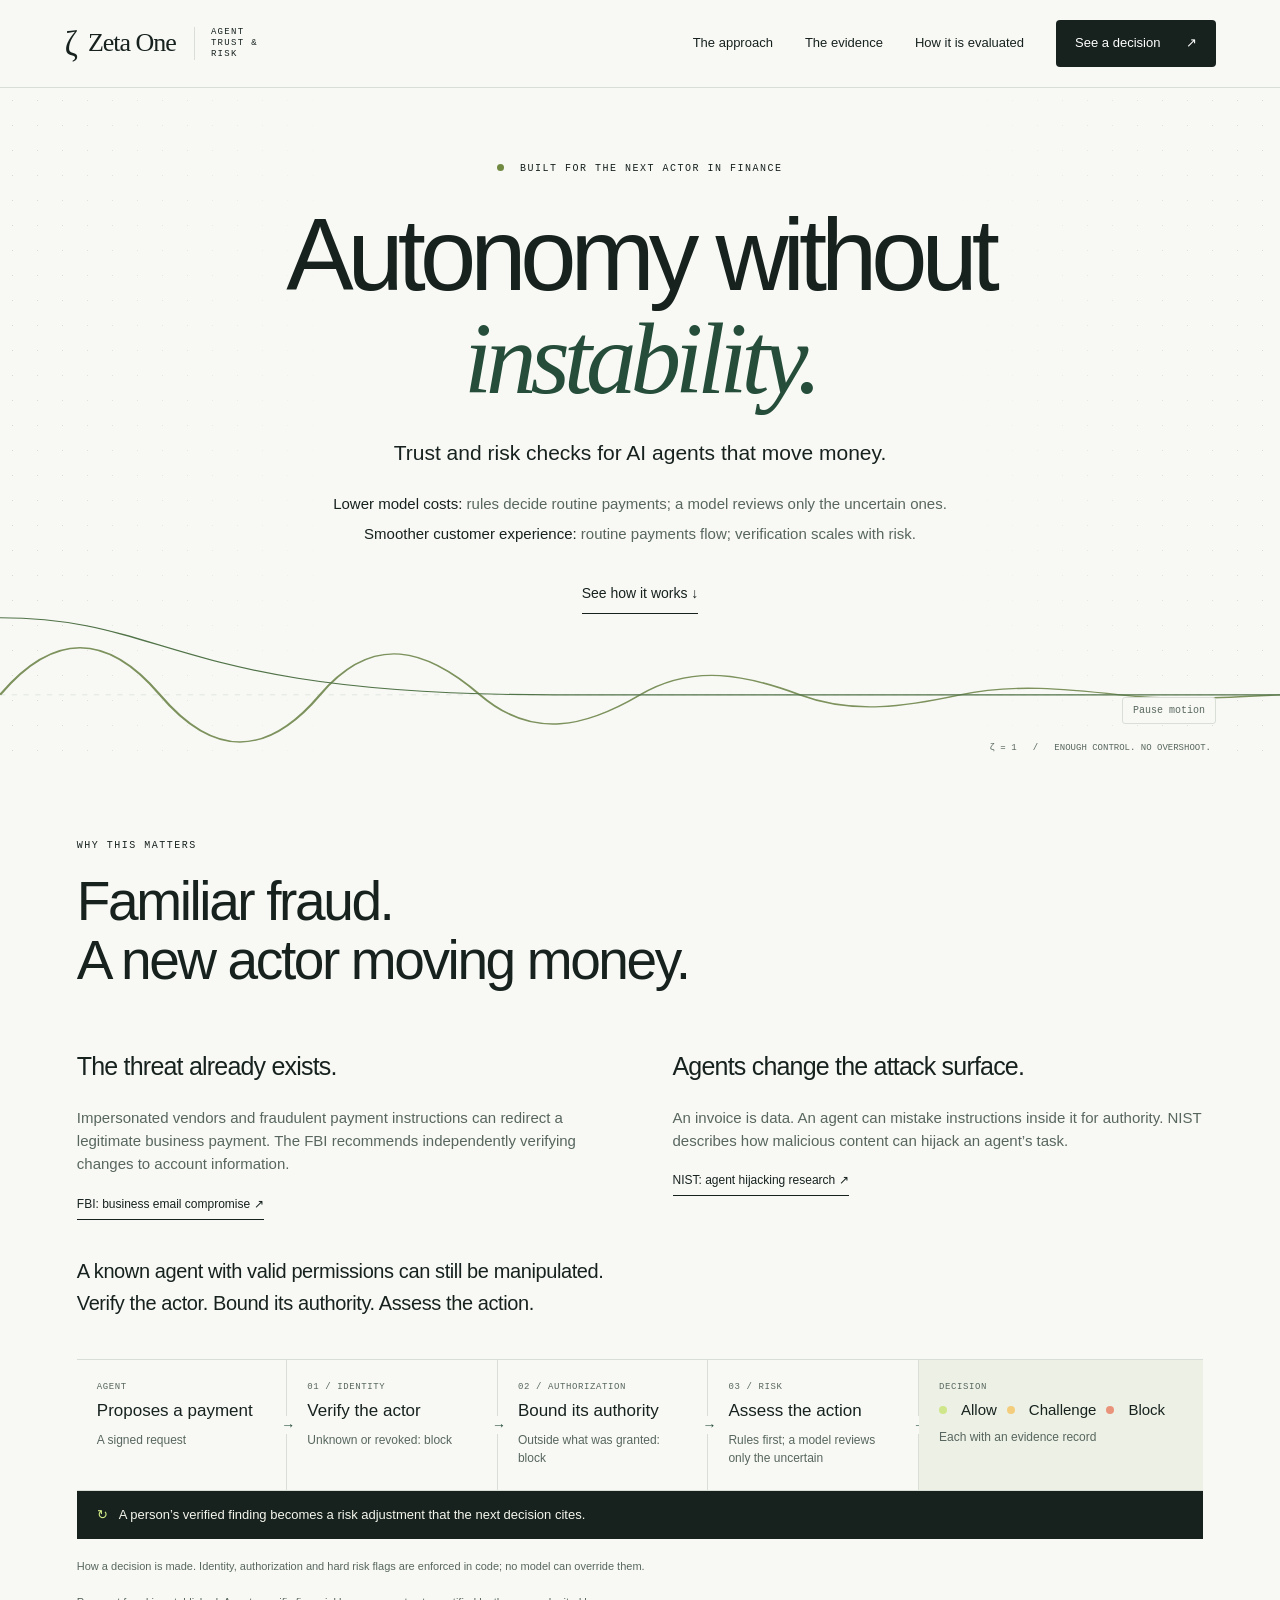
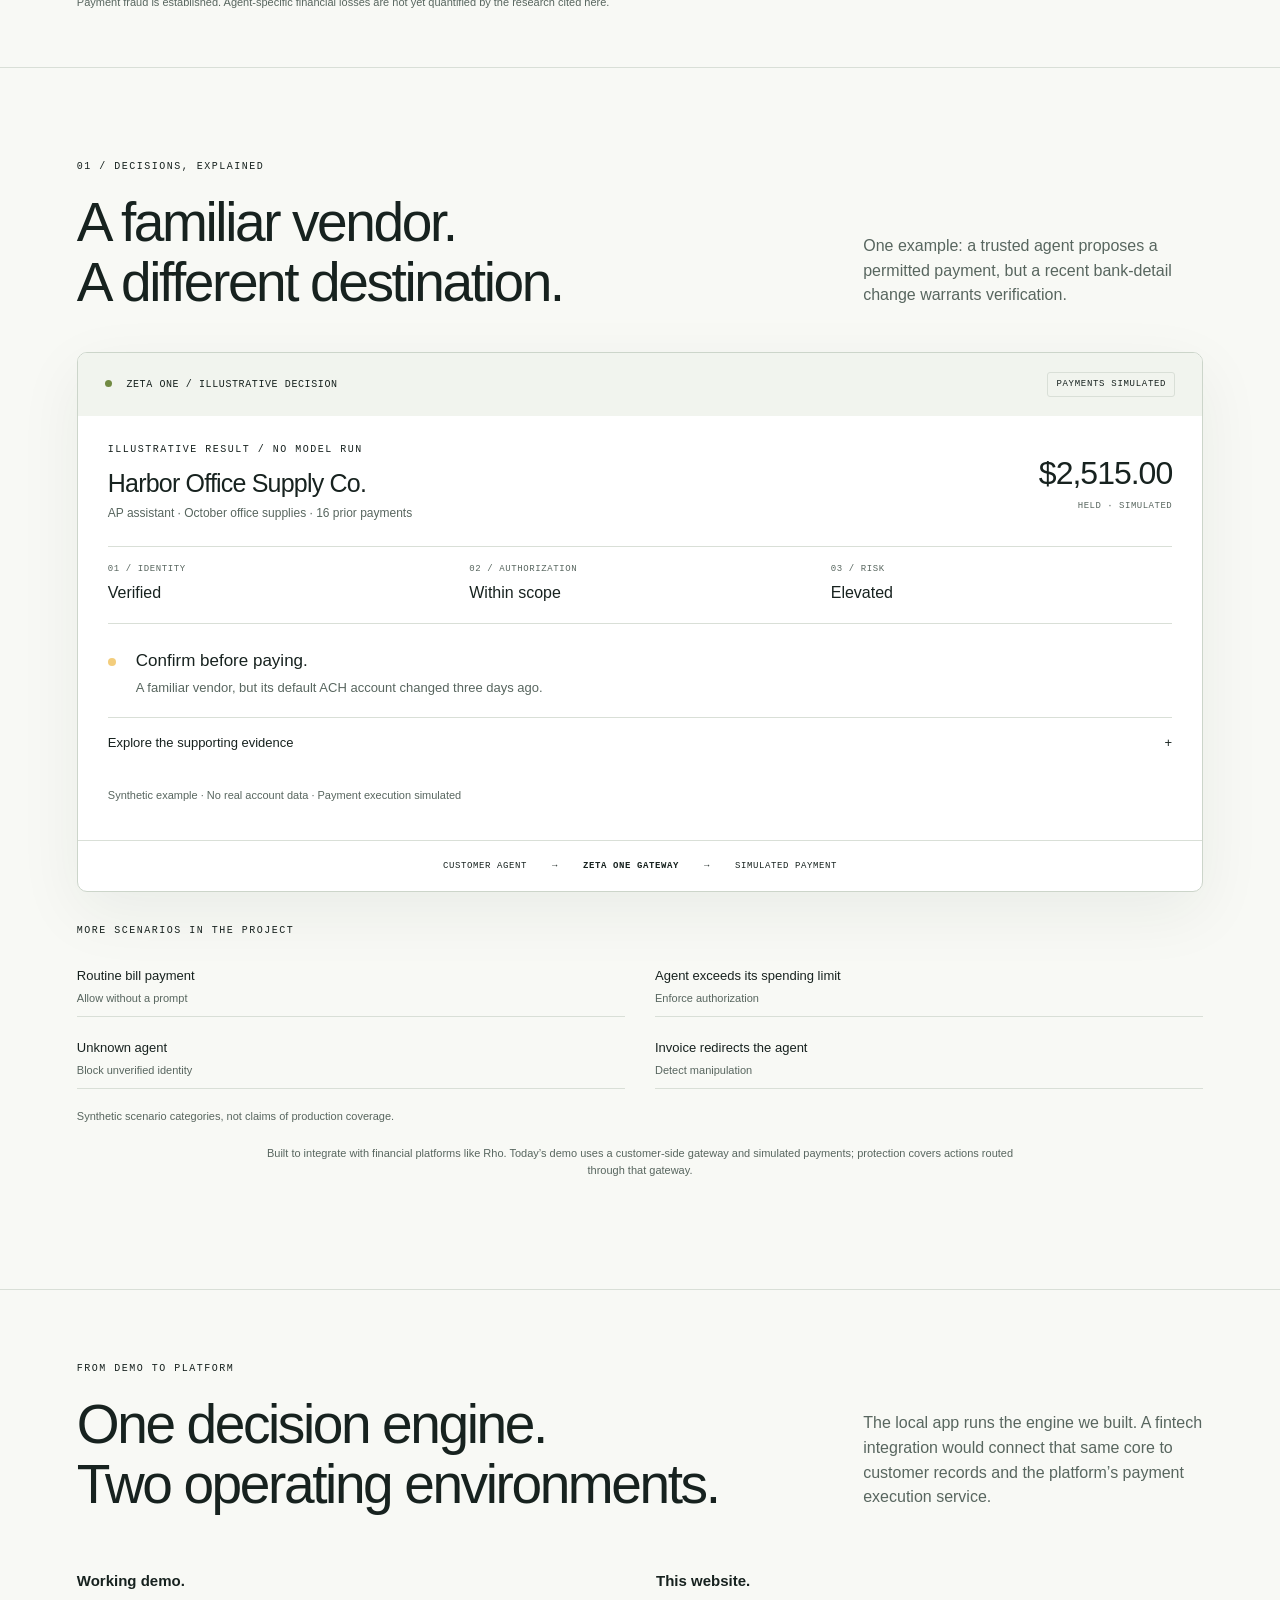
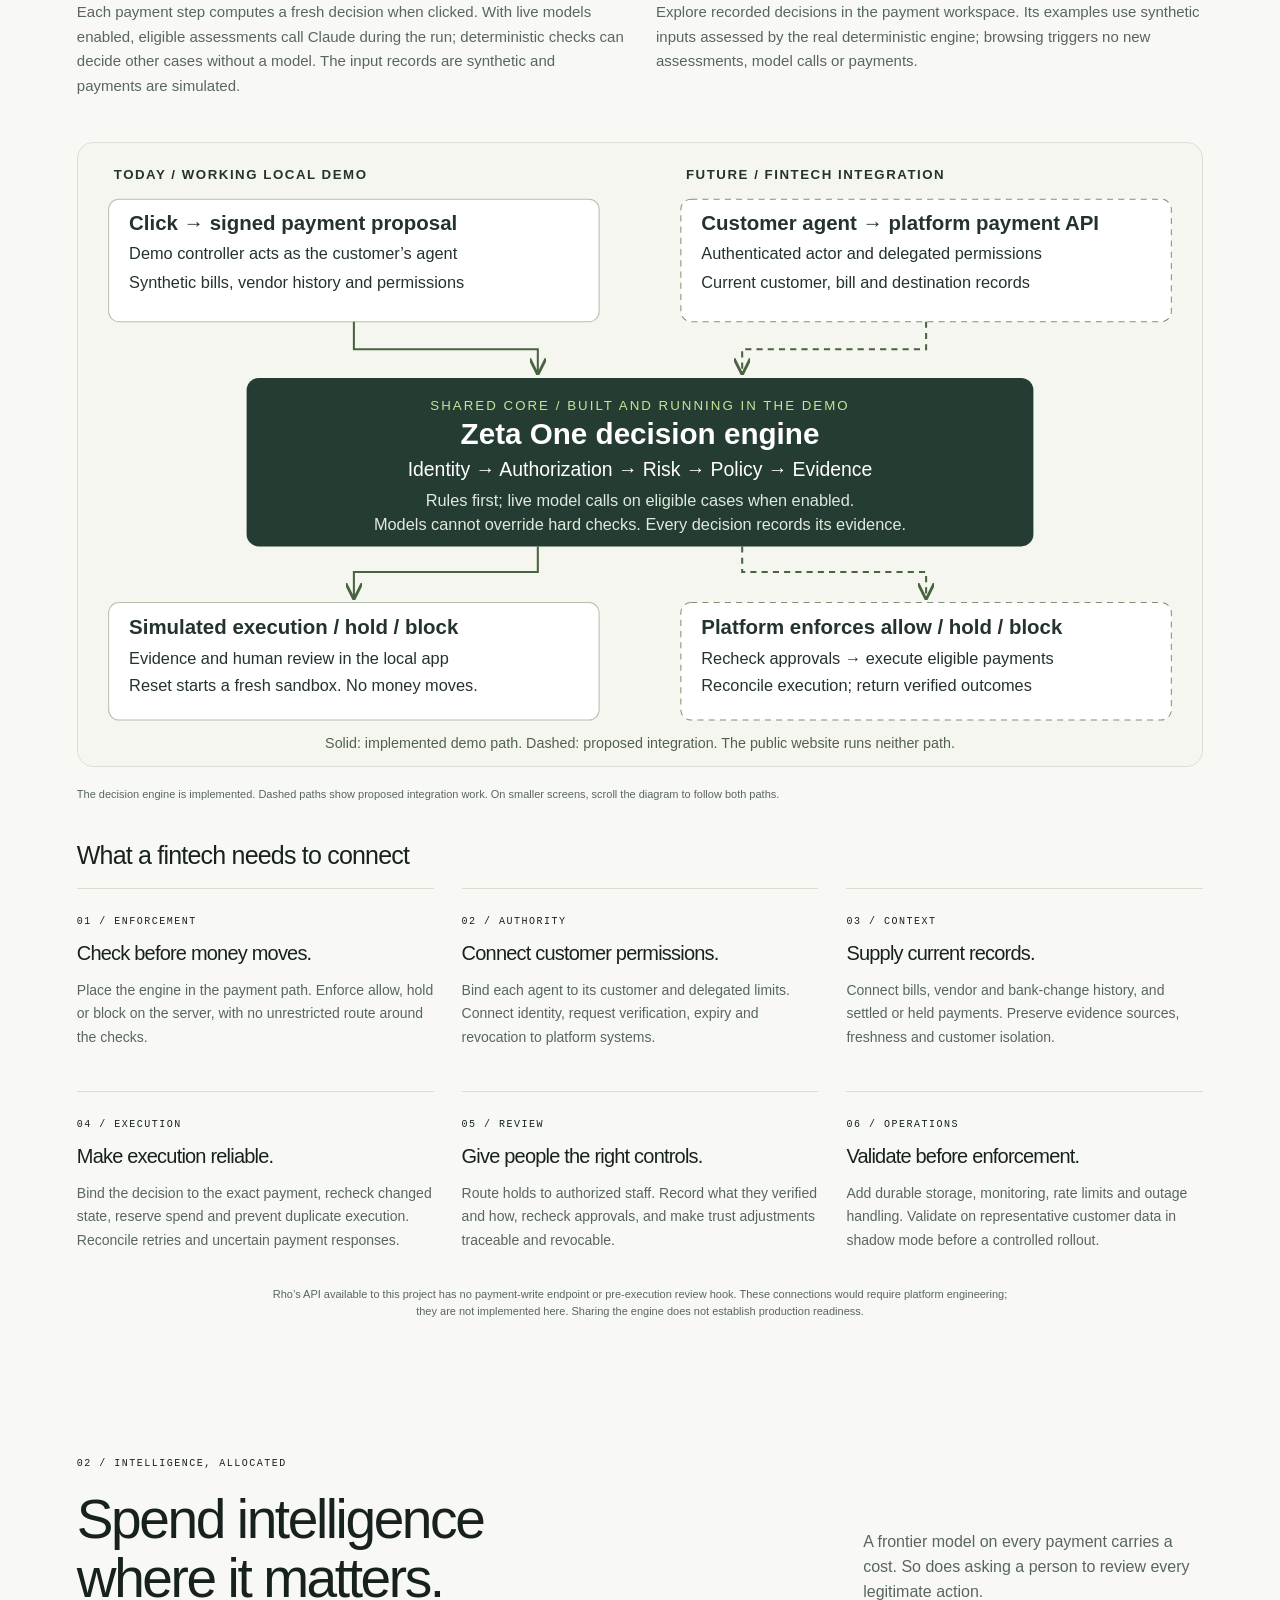
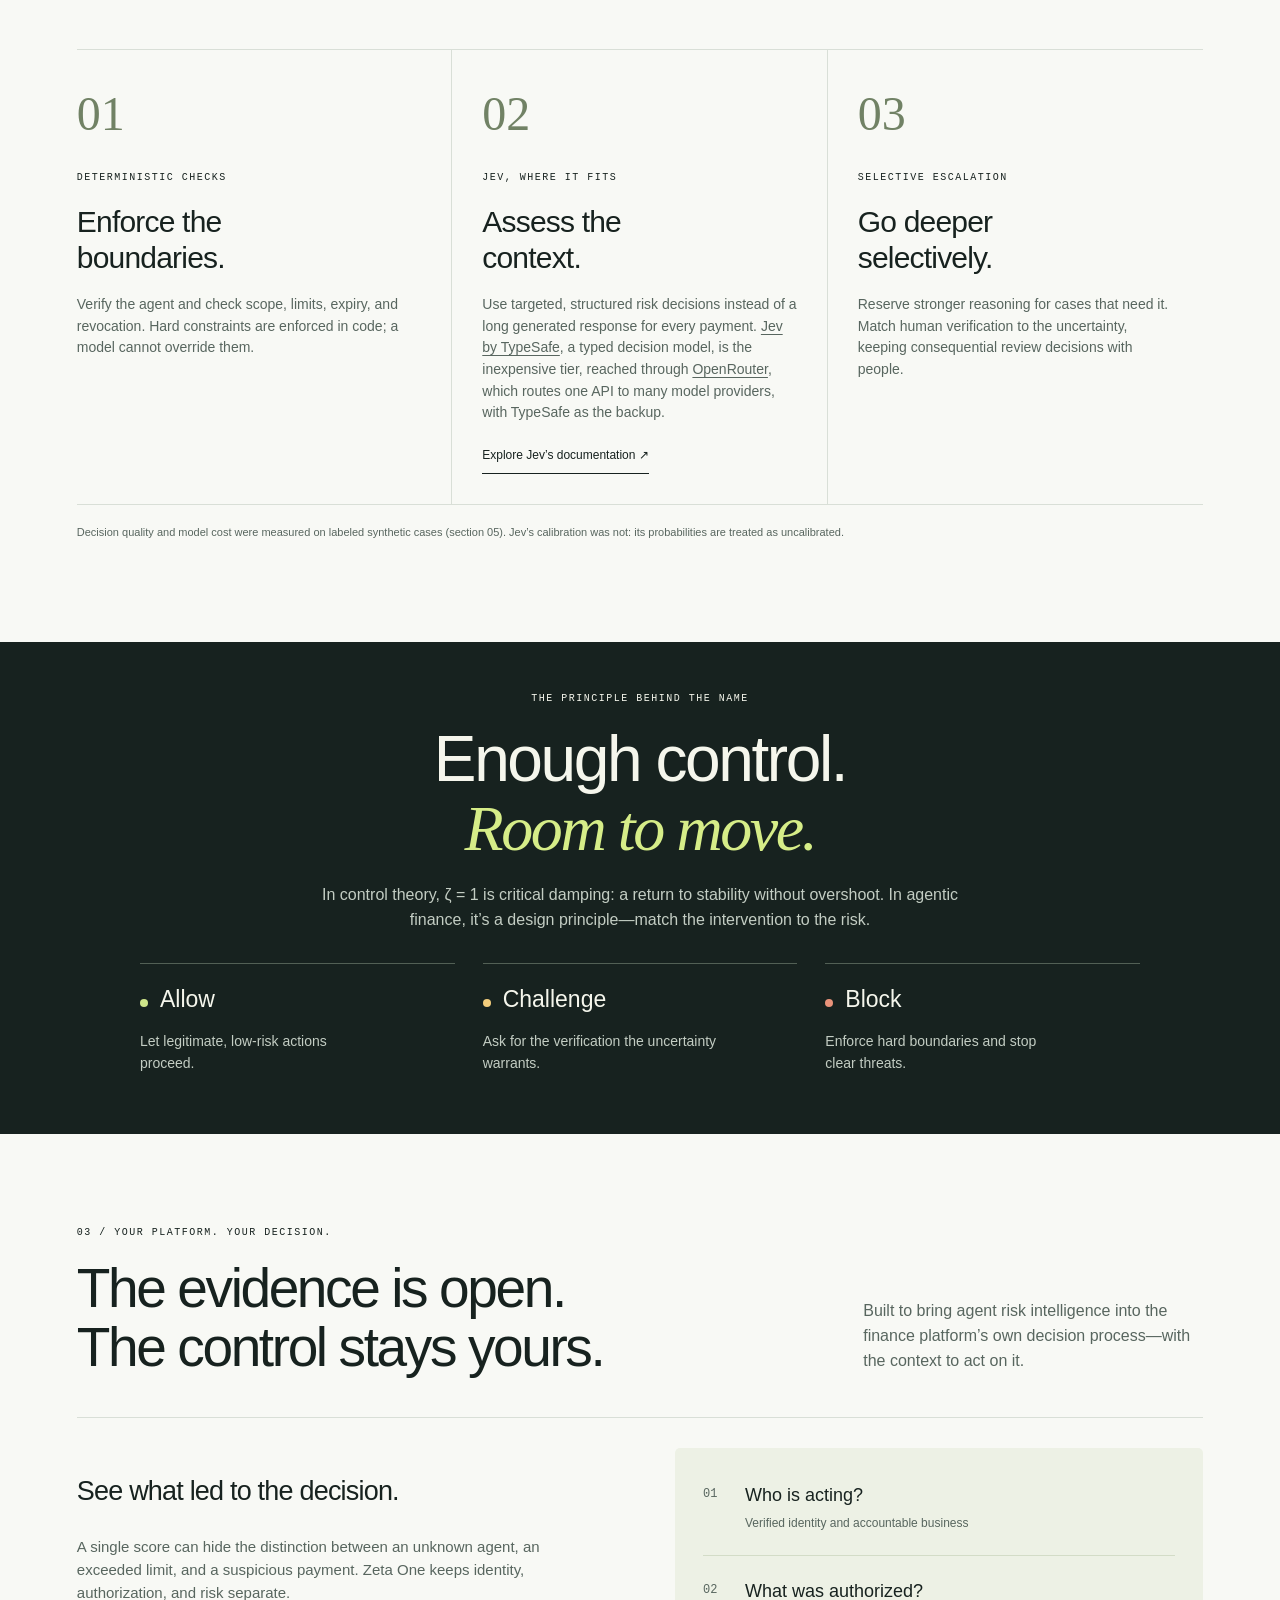
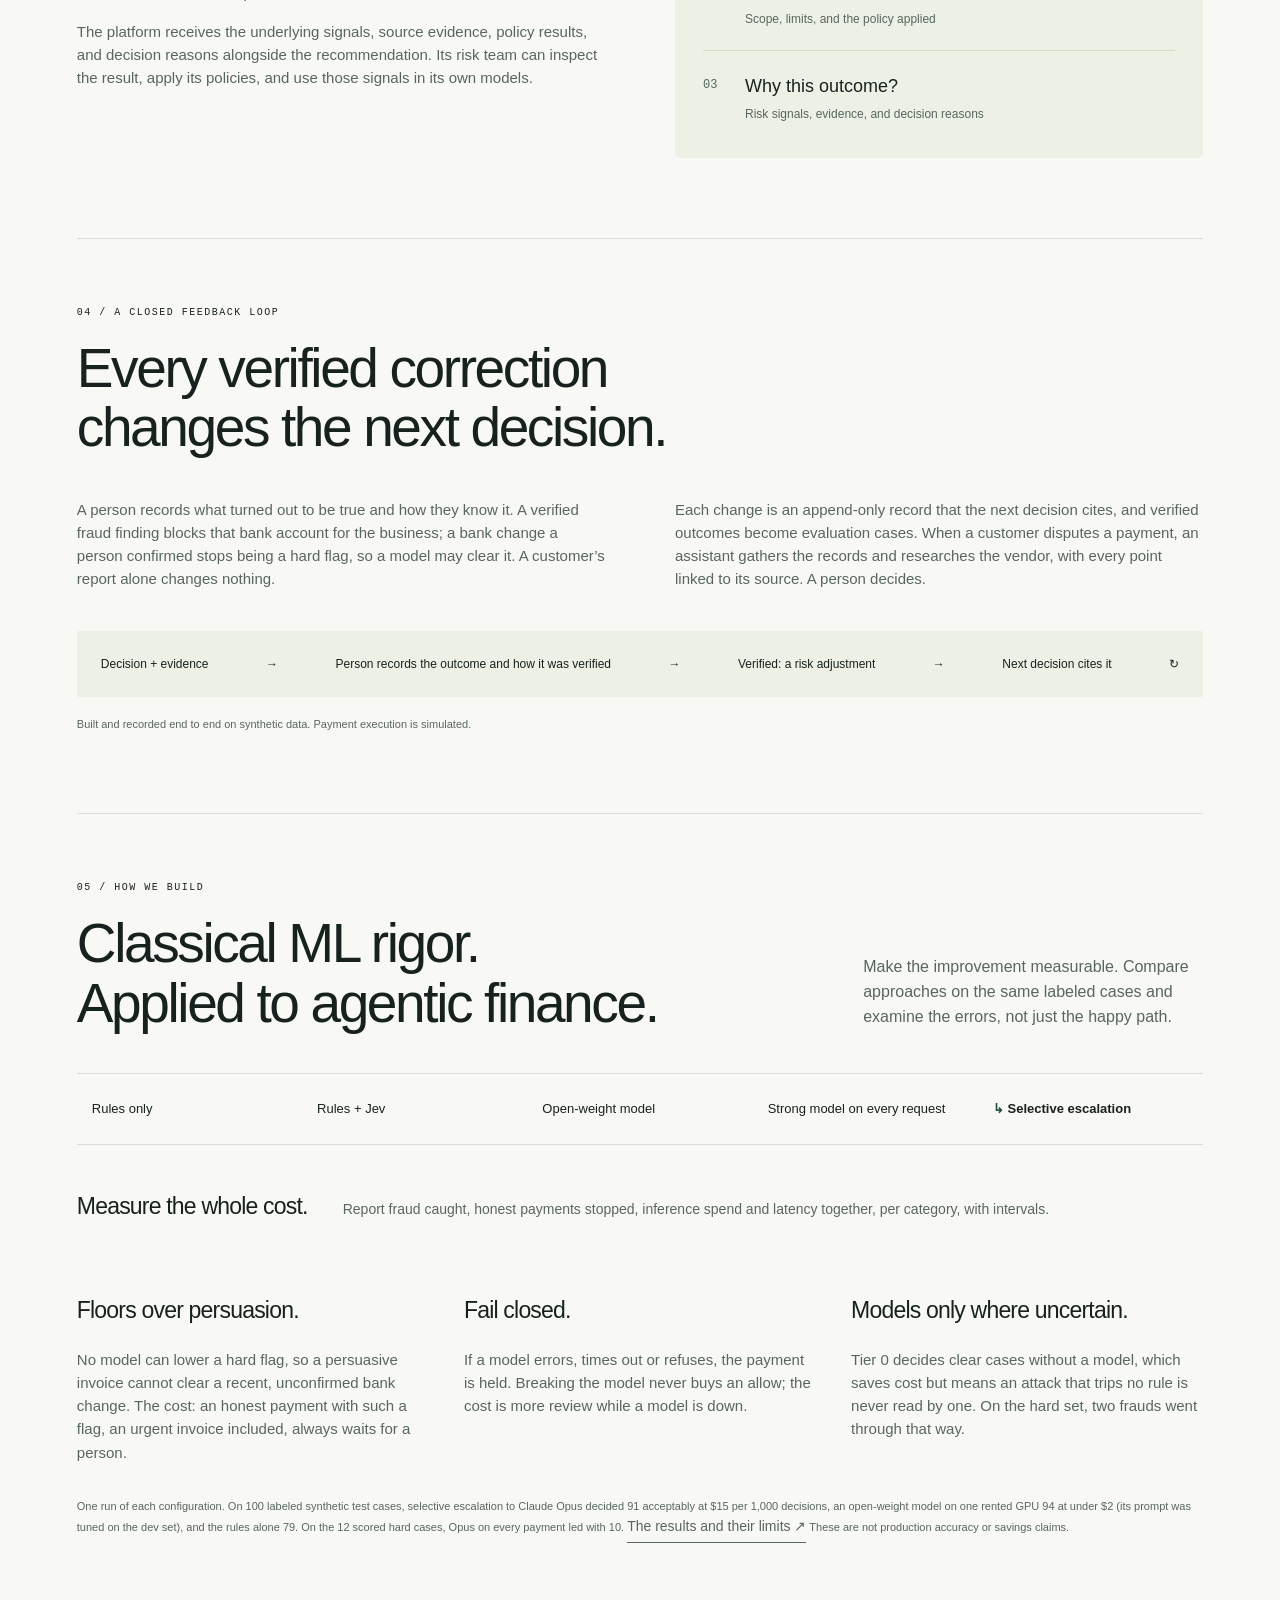
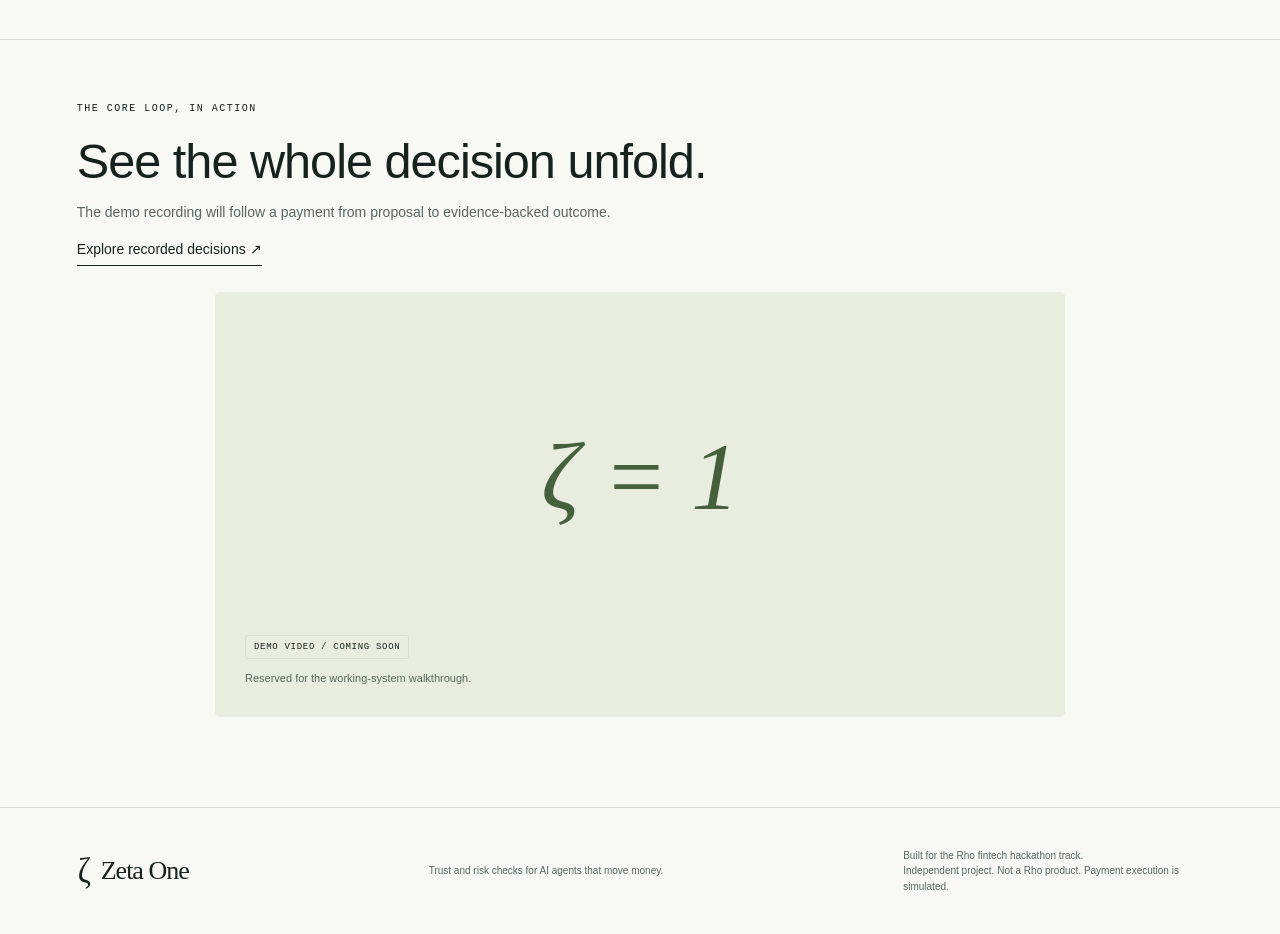
==== site/index.html @ 445f24fc "Publish a static preview of the workspace with recorded engine results, linked from the site Visitor" ====
<!doctype html>
<html lang="en">
<head>
<meta charset="utf-8"><meta name="viewport" content="width=device-width, initial-scale=1">
<meta name="description" content="Zeta One: trust and risk checks for AI agents that move money. Evidence-led decisions, selective model review and a closed feedback loop for agentic finance.">
<title>Zeta One — Autonomy without instability</title>
<link rel="stylesheet" href="./styles.css">
<script src="./motion.js" defer></script>
</head>
<body>
<a class="skip" href="#main">Skip to content</a>
<header><a class="brand" href="#" aria-label="Zeta One home"><span class="mark">ζ</span> Zeta One<span class="brand-note">AGENT TRUST & RISK</span></a><nav aria-label="Main navigation"><a href="#approach">The approach</a><a href="#proof">The evidence</a><a href="./evaluation.html">How it is evaluated</a><a class="nav-cta" href="./workspace/">See a decision <span>↗</span></a></nav></header>
<main id="main">
<section class="hero">
<div class="eyebrow"><span class="dot"></span> BUILT FOR THE NEXT ACTOR IN FINANCE</div>
<h1>Autonomy without<br><em>instability.</em></h1>
<p class="hero-description">Trust and risk checks for AI agents that move money.</p>
<div class="hero-benefits"><p><strong>Lower model costs:</strong> rules decide routine payments; a model reviews only the uncertain ones.</p><p><strong>Smoother customer experience:</strong> routine payments flow; verification scales with risk.</p></div>
<div class="hero-actions"><a class="text-link" href="#approach">See how it works <span>↓</span></a></div>
<button class="motion-toggle" type="button" aria-pressed="false" hidden>Pause motion</button>
<div class="curve" aria-hidden="true"><svg viewBox="0 0 1200 280" preserveAspectRatio="none"><path class="grid-line" d="M0 145H1200"/><path class="ghost" d="M0 145 C50 35 100 35 150 145 S250 255 300 145 S400 65 450 145 S550 200 600 145 S700 110 750 145 S850 165 900 145 S1000 135 1050 145 S1150 150 1200 145"/><path class="settle" d="M0 10 C160 10 160 145 520 145 H1200"/></svg><span>ζ = 1 &nbsp; / &nbsp; ENOUGH CONTROL. NO OVERSHOOT.</span></div>
</section>
<section class="why-section" id="why">
<div class="eyebrow">WHY THIS MATTERS</div><h2>Familiar fraud.<br>A new actor moving money.</h2>
<div class="why-grid"><article><h3>The threat already exists.</h3><p>Impersonated vendors and fraudulent payment instructions can redirect a legitimate business payment. The FBI recommends independently verifying changes to account information.</p><a class="text-link" href="https://www.ic3.gov/CrimeInfo/BEC">FBI: business email compromise ↗</a></article><article><h3>Agents change the attack surface.</h3><p>An invoice is data. An agent can mistake instructions inside it for authority. NIST describes how malicious content can hijack an agent’s task.</p><a class="text-link" href="https://www.nist.gov/news-events/news/2025/01/technical-blog-strengthening-ai-agent-hijacking-evaluations">NIST: agent hijacking research ↗</a></article></div>
<p class="why-thesis">A known agent with valid permissions can still be manipulated.<br><strong>Verify the actor. Bound its authority. Assess the action.</strong></p>
<figure class="decision-flow" aria-labelledby="flow-caption">
<ol class="flow-steps">
<li><span>AGENT</span><strong>Proposes a payment</strong><small>A signed request</small></li>
<li><span>01 / IDENTITY</span><strong>Verify the actor</strong><small>Unknown or revoked: block</small></li>
<li><span>02 / AUTHORIZATION</span><strong>Bound its authority</strong><small>Outside what was granted: block</small></li>
<li><span>03 / RISK</span><strong>Assess the action</strong><small>Rules first; a model reviews only the uncertain</small></li>
<li class="flow-out"><span>DECISION</span><strong><i class="outcome-dot allow"></i>Allow <i class="outcome-dot challenge"></i>Challenge <i class="outcome-dot block"></i>Block</strong><small>Each with an evidence record</small></li>
</ol>
<p class="flow-loop"><span aria-hidden="true">↻</span> A person’s verified finding becomes a risk adjustment that the next decision cites.</p>
<figcaption id="flow-caption" class="fine">How a decision is made. Identity, authorization and hard risk flags are enforced in code; no model can override them.</figcaption>
</figure>
<p class="fine">Payment fraud is established. Agent-specific financial losses are not yet quantified by the research cited here.</p>
</section>
<section class="demo-section" id="demo">
<div class="section-top"><div><div class="eyebrow">01 / DECISIONS, EXPLAINED</div><h2>A familiar vendor.<br>A different destination.</h2></div><p>One example: a trusted agent proposes a permitted payment, but a recent bank-detail change warrants verification.</p></div>
<div class="console">
<div class="console-bar"><span><span class="dot"></span> ZETA ONE / ILLUSTRATIVE DECISION</span><span class="label">PAYMENTS SIMULATED</span></div>
<div class="compact-decision">
<div class="payment-summary"><div><div class="eyebrow">ILLUSTRATIVE RESULT / NO MODEL RUN</div><h3>Harbor Office Supply Co.</h3><p>AP assistant · October office supplies · 16 prior payments</p></div><div class="payment-total">$2,515.00<span>HELD · SIMULATED</span></div></div>
<div class="decision-strip"><div><span>01 / IDENTITY</span><strong>Verified</strong></div><div><span>02 / AUTHORIZATION</span><strong>Within scope</strong></div><div><span>03 / RISK</span><strong>Elevated</strong></div></div>
<div class="compact-verdict"><span class="outcome-dot challenge"></span><div><strong>Confirm before paying.</strong><p>A familiar vendor, but its default ACH account changed three days ago.</p></div></div>
<details class="decision-details"><summary>Explore the supporting evidence <span aria-hidden="true">+</span></summary><div class="detail-grid"><div><h4>Identity & authorization</h4><p>The registered AP agent acts for Larkspur Analytics. This $2,515 payment is within its $5,000 per-payment limit.</p></div><div><h4>Payment context</h4><p>16 prior payments and a typical amount. The default ACH account changed from First Harbor Savings to Meridian Trust Bank.</p></div><div><h4>What happens next</h4><p>The illustrative policy holds the payment and routes a confirmation request to the finance owner.</p></div><div><h4>Provenance</h4><p>Authored synthetic scenario, not a live engine result. No model was run. Cost and latency have not been measured.</p></div></div></details>
<p class="fine">Synthetic example · No real account data · Payment execution simulated</p>
</div>
<div class="console-footer"><span>CUSTOMER AGENT</span><span>→</span><strong>ZETA ONE GATEWAY</strong><span>→</span><span>SIMULATED PAYMENT</span></div>
</div>
<div class="other-cases"><span class="eyebrow">MORE SCENARIOS IN THE PROJECT</span><ul><li>Routine bill payment <span>Allow without a prompt</span></li><li>Agent exceeds its spending limit <span>Enforce authorization</span></li><li>Unknown agent <span>Block unverified identity</span></li><li>Invoice redirects the agent <span>Detect manipulation</span></li></ul><p class="fine">Synthetic scenario categories, not claims of production coverage.</p></div>
<p class="scope-note">Built to integrate with financial platforms like Rho. Today’s demo uses a customer-side gateway and simulated payments; protection covers actions routed through that gateway.</p>
</section>
<section class="integration-section" id="integration" aria-labelledby="integration-title">
<div class="section-top"><div><div class="eyebrow">FROM DEMO TO PLATFORM</div><h2 id="integration-title">One decision engine.<br>Two operating environments.</h2></div><p>The local app runs the engine we built. A fintech integration would connect that same core to customer records and the platform’s payment execution service.</p></div>
<div class="integration-status"><p><strong>Working demo.</strong> Each payment step computes a fresh decision when clicked. With live models enabled, eligible assessments call Claude during the run; deterministic checks can decide other cases without a model. The input records are synthetic and payments are simulated.</p><p><strong>This website.</strong> Explore recorded decisions in the payment workspace. Its examples use synthetic inputs assessed by the real deterministic engine; browsing triggers no new assessments, model calls or payments.</p></div>
<figure class="integration-figure"><div class="integration-diagram" role="region" tabindex="0" aria-label="Demo and proposed fintech integration flow; scroll horizontally on smaller screens"><img src="./integration-flow.svg" width="1100" height="610" loading="lazy" alt="Today’s signed demo proposals and a future fintech’s customer requests feed one shared Zeta One engine: identity, authorization, risk, policy and evidence. The demo simulates payment outcomes; a future platform must enforce the decision before real execution. Dashed paths are proposed integration work."></div><figcaption class="fine">The decision engine is implemented. Dashed paths show proposed integration work. On smaller screens, scroll the diagram to follow both paths.</figcaption></figure>
<h3 class="integration-subtitle">What a fintech needs to connect</h3>
<div class="integration-requirements">
<article><span class="eyebrow">01 / ENFORCEMENT</span><h3>Check before money moves.</h3><p>Place the engine in the payment path. Enforce allow, hold or block on the server, with no unrestricted route around the checks.</p></article>
<article><span class="eyebrow">02 / AUTHORITY</span><h3>Connect customer permissions.</h3><p>Bind each agent to its customer and delegated limits. Connect identity, request verification, expiry and revocation to platform systems.</p></article>
<article><span class="eyebrow">03 / CONTEXT</span><h3>Supply current records.</h3><p>Connect bills, vendor and bank-change history, and settled or held payments. Preserve evidence sources, freshness and customer isolation.</p></article>
<article><span class="eyebrow">04 / EXECUTION</span><h3>Make execution reliable.</h3><p>Bind the decision to the exact payment, recheck changed state, reserve spend and prevent duplicate execution. Reconcile retries and uncertain payment responses.</p></article>
<article><span class="eyebrow">05 / REVIEW</span><h3>Give people the right controls.</h3><p>Route holds to authorized staff. Record what they verified and how, recheck approvals, and make trust adjustments traceable and revocable.</p></article>
<article><span class="eyebrow">06 / OPERATIONS</span><h3>Validate before enforcement.</h3><p>Add durable storage, monitoring, rate limits and outage handling. Validate on representative customer data in shadow mode before a controlled rollout.</p></article>
</div>
<p class="scope-note">Rho’s API available to this project has no payment-write endpoint or pre-execution review hook. These connections would require platform engineering; they are not implemented here. Sharing the engine does not establish production readiness.</p>
</section>
<section class="approach" id="approach"><div class="section-top"><div><div class="eyebrow">02 / INTELLIGENCE, ALLOCATED</div><h2>Spend intelligence<br>where it matters.</h2></div><p>A frontier model on every payment carries a cost. So does asking a person to review every legitimate action.</p></div>
<div class="engineering-steps">
<article><span class="step-number">01</span><div class="eyebrow">DETERMINISTIC CHECKS</div><h3>Enforce the <br>boundaries.</h3><p>Verify the agent and check scope, limits, expiry, and revocation. Hard constraints are enforced in code; a model cannot override them.</p></article>
<article><span class="step-number">02</span><div class="eyebrow">JEV, WHERE IT FITS</div><h3>Assess the <br>context.</h3><p>Use targeted, structured risk decisions instead of a long generated response for every payment. <a class="inline-link" href="https://typesafe.ai/blog/introducing-system-one-models-and-jev">Jev by TypeSafe</a>, a typed decision model, is the inexpensive tier, reached through <a class="inline-link" href="https://openrouter.ai">OpenRouter</a>, which routes one API to many model providers, with TypeSafe as the backup.</p><a class="text-link" href="https://docs.typesafe.ai/">Explore Jev’s documentation ↗</a></article>
<article><span class="step-number">03</span><div class="eyebrow">SELECTIVE ESCALATION</div><h3>Go deeper <br>selectively.</h3><p>Reserve stronger reasoning for cases that need it. Match human verification to the uncertainty, keeping consequential review decisions with people.</p></article>
</div><p class="fine">Decision quality and model cost were measured on labeled synthetic cases (section 05). Jev’s calibration was not: its probabilities are treated as uncalibrated.</p></section>
<section class="principle"><div class="eyebrow">THE PRINCIPLE BEHIND THE NAME</div><h2>Enough control.<br><span>Room to move.</span></h2><p>In control theory, ζ = 1 is critical damping: a return to stability without overshoot. In agentic finance, it’s a design principle—match the intervention to the risk.</p><div class="outcomes"><div><span class="outcome-dot allow"></span><strong>Allow</strong><p>Let legitimate, low-risk actions proceed.</p></div><div><span class="outcome-dot challenge"></span><strong>Challenge</strong><p>Ask for the verification the uncertainty warrants.</p></div><div><span class="outcome-dot block"></span><strong>Block</strong><p>Enforce hard boundaries and stop clear threats.</p></div></div></section>
<section id="proof" class="proof">
<div class="section-top"><div><div class="eyebrow">03 / YOUR PLATFORM. YOUR DECISION.</div><h2>The evidence is open.<br>The control stays yours.</h2></div><p>Built to bring agent risk intelligence into the finance platform’s own decision process—with the context to act on it.</p></div>
<div class="platform-evidence"><div><h3>See what led to the decision.</h3><p>A single score can hide the distinction between an unknown agent, an exceeded limit, and a suspicious payment. Zeta One keeps identity, authorization, and risk separate.</p><p>The platform receives the underlying signals, source evidence, policy results, and decision reasons alongside the recommendation. Its risk team can inspect the result, apply its policies, and use those signals in its own models.</p></div><div class="evidence-stack"><div><span>01</span><strong>Who is acting?</strong><small>Verified identity and accountable business</small></div><div><span>02</span><strong>What was authorized?</strong><small>Scope, limits, and the policy applied</small></div><div><span>03</span><strong>Why this outcome?</strong><small>Risk signals, evidence, and decision reasons</small></div></div></div>
<div class="learning-section"><div class="eyebrow">04 / A CLOSED FEEDBACK LOOP</div><h2>Every verified correction<br>changes the next decision.</h2><div class="learning-copy"><p>A person records what turned out to be true and how they know it. A verified fraud finding blocks that bank account for the business; a bank change a person confirmed stops being a hard flag, so a model may clear it. A customer’s report alone changes nothing.</p><p>Each change is an append-only record that the next decision cites, and verified outcomes become evaluation cases. When a customer disputes a payment, an assistant gathers the records and researches the vendor, with every point linked to its source. A person decides.</p></div><div class="learning-flow" aria-label="The feedback loop"><span>Decision + evidence</span><span aria-hidden="true">→</span><span>Person records the outcome and how it was verified</span><span aria-hidden="true">→</span><span>Verified: a risk adjustment</span><span aria-hidden="true">→</span><span>Next decision cites it</span><span aria-hidden="true">↻</span></div><p class="fine">Built and recorded end to end on synthetic data. Payment execution is simulated.</p></div>
<div class="evaluation-section"><div class="section-top"><div><div class="eyebrow">05 / HOW WE BUILD</div><h2>Classical ML rigor.<br>Applied to agentic finance.</h2></div><p>Make the improvement measurable. Compare approaches on the same labeled cases and examine the errors, not just the happy path.</p></div><div class="comparison"><span>Rules only</span><span>Rules + Jev</span><span>Open-weight model</span><span>Strong model on every request</span><span class="selected">Selective escalation</span></div><div class="eval-summary"><h3>Measure the whole cost.</h3><p>Report fraud caught, honest payments stopped, inference spend and latency together, per category, with intervals.</p></div><div class="eval-principles" aria-label="Trade-offs we chose"><div><h3>Floors over persuasion.</h3><p>No model can lower a hard flag, so a persuasive invoice cannot clear a recent, unconfirmed bank change. The cost: an honest payment with such a flag, an urgent invoice included, always waits for a person.</p></div><div><h3>Fail closed.</h3><p>If a model errors, times out or refuses, the payment is held. Breaking the model never buys an allow; the cost is more review while a model is down.</p></div><div><h3>Models only where uncertain.</h3><p>Tier 0 decides clear cases without a model, which saves cost but means an attack that trips no rule is never read by one. On the hard set, two frauds went through that way.</p></div></div><p class="fine">One run of each configuration. On 100 labeled synthetic test cases, selective escalation to Claude Opus decided 91 acceptably at $15 per 1,000 decisions, an open-weight model on one rented GPU 94 at under $2 (its prompt was tuned on the dev set), and the rules alone 79. On the 12 scored hard cases, Opus on every payment led with 10. <a class="text-link" href="./evaluation.html#results">The results and their limits ↗</a> These are not production accuracy or savings claims.</p></div>
</section>
<section class="film" id="film"><div><div class="eyebrow">THE CORE LOOP, IN ACTION</div><h2>See the whole decision unfold.</h2><p>The demo recording will follow a payment from proposal to evidence-backed outcome.</p><a class="text-link" href="./workspace/">Explore recorded decisions ↗</a></div><div class="video-placeholder"><span class="film-mark">ζ = 1</span><div><span class="label">DEMO VIDEO / COMING SOON</span><p>Reserved for the working-system walkthrough.</p></div></div></section>
</main><footer><a class="brand" href="#"><span class="mark">ζ</span> Zeta One</a><p>Trust and risk checks for AI agents that move money.</p><div>Built for the Rho fintech hackathon track.<br>Independent project. Not a Rho product. Payment execution is simulated.</div></footer>
</body></html>
---- site/styles.css ----
:root{--ink:#17221f;--muted:#58665f;--paper:#f8f9f5;--line:#d9dfd7;--accent:#d6ed88;--green:#254d3a;--white:#fff}
*{box-sizing:border-box}
html{scroll-behavior:smooth;scroll-padding-top:100px}
body{margin:0;background:var(--paper);color:var(--ink);font:16px/1.55 -apple-system,BlinkMacSystemFont,"Segoe UI",sans-serif}
a{color:inherit;text-decoration:none}
button,input,select{font:inherit}
button,a,input,select,summary{-webkit-tap-highlight-color:transparent}
button,summary{cursor:pointer}
button:disabled{opacity:.55;cursor:wait}
:focus-visible{outline:3px solid #3768c0;outline-offset:5px}
[hidden]{display:none!important}
header{height:88px;display:flex;align-items:center;justify-content:space-between;padding:0 5%;border-bottom:1px solid var(--line);position:sticky;top:0;background:rgba(248,249,245,.96);z-index:10}
.brand{font-family:Georgia,"Times New Roman",serif;font-size:26px;font-weight:400;letter-spacing:-1px;display:flex;align-items:center;gap:10px}
.mark{font-family:Georgia,serif;font-size:40px;font-weight:400}
.brand-note{font:9px/1.2 ui-monospace,monospace;letter-spacing:1.3px;border-left:1px solid var(--line);max-width:90px;padding-left:16px;margin-left:8px}
nav{display:flex;align-items:center;gap:32px;font-size:13px}
.nav-cta{background:var(--ink);color:white;padding:13px 19px;border-radius:4px}
.nav-cta span{margin-left:22px}
.skip{position:absolute;left:15px;top:-90px;z-index:100;background:white;padding:12px}
.skip:focus{top:12px}
.hero{text-align:center;position:relative;overflow:hidden;padding:72px 24px 158px}
.eyebrow{font:10px/1.7 ui-monospace,SFMono-Regular,monospace;letter-spacing:1.5px}
.dot{display:inline-block;background:#718a42;width:7px;height:7px;border-radius:50%;margin-right:8px}
h1{font-size:clamp(58px,7.9vw,112px);line-height:1.02;letter-spacing:-6px;font-weight:450;margin:26px 0}
h1 em{font-family:Georgia,serif;font-weight:400;color:var(--green)}
.hero-description{font-size:21px;margin:25px 0 12px}
.hero-sub{color:var(--muted);font-size:16px}
.hero-actions{display:flex;justify-content:center;align-items:center;gap:32px;margin-top:30px}
.button{display:inline-flex;justify-content:space-between;align-items:center;gap:35px;border:0;border-radius:4px;background:var(--ink);color:white;padding:16px 23px;font-size:14px;font-weight:500;transition:background .2s,transform .2s}
.button:hover,.nav-cta:hover{background:var(--green);transform:translateY(-1px)}
.text-link{font-size:14px;border-bottom:1px solid currentColor;padding:8px 0}
.curve{position:absolute;bottom:0;left:0;width:100%;height:125px;pointer-events:none}
.curve svg{width:100%;height:100%;fill:none}
.curve path{stroke-width:1.4}
.grid-line{stroke:var(--line);stroke-dasharray:5 6}
.ghost{stroke:#bfcbb9}
.settle{stroke:#527449;stroke-width:2!important}
.curve span{position:absolute;bottom:14px;right:5%;font:9px monospace;color:var(--muted);background:var(--paper);padding:5px}
.demo-section,.approach,.proof,.film{padding:90px 6%;max-width:1500px;margin:auto}
.section-top{display:flex;justify-content:space-between;align-items:flex-end;gap:45px;margin-bottom:40px}
h2{font-size:clamp(36px,4.3vw,61px);font-weight:450;line-height:1.08;letter-spacing:-2.4px;margin:18px 0 0}
.section-top>p{max-width:340px;color:var(--muted);margin:0 0 4px}
.console{border:1px solid #ccd5ca;border-radius:10px;background:white;box-shadow:0 20px 65px #162a1810;overflow:hidden}
.console-bar{padding:19px 27px;background:#f1f4ee;display:flex;align-items:center;justify-content:space-between;font:10px monospace;letter-spacing:.6px}
.label{display:inline-block;font:9px/1.6 ui-monospace,monospace;letter-spacing:.7px;border:1px solid var(--line);border-radius:3px;padding:4px 8px}
.console-body{display:grid;grid-template-columns:35% 65%}
.proposal{padding:36px;border-right:1px solid var(--line);background:#fbfcf9}
.proposal h3{font-size:22px;line-height:1.3;letter-spacing:-.5px;margin:20px 0 8px}
.amount{font-size:46px;letter-spacing:-2px}
.proposal>p{font-size:13px;color:var(--muted)}
dl{margin:30px 0;font-size:12px}
dl>div{display:flex;justify-content:space-between;gap:15px;padding:11px 0;border-bottom:1px solid var(--line)}
dt{color:var(--muted)}
dd{margin:0;text-align:right;overflow-wrap:anywhere}
.notice{display:flex;gap:13px;background:#eef1e7;padding:16px;font-size:12px;border-radius:4px}
.notice>span{font-size:23px}
.notice p{margin:4px 0}
.fine{font-size:11px!important;line-height:1.65;color:var(--muted);margin-top:18px}
.decision-area{padding:28px 36px}
.mode-row{display:flex;justify-content:space-between;gap:10px;align-items:center;font-size:12px;color:var(--muted)}
select,input{border:1px solid var(--line);background:white;padding:9px;border-radius:4px;color:var(--ink);max-width:100%}
#connection{margin-top:18px;font-size:12px}
#connection input{width:100%;margin-top:6px}
#intro{padding:35px 0 22px;max-width:440px}
.outline-symbol{border:1px solid var(--line);display:inline-block;padding:2px 13px;font-size:27px;border-radius:5px}
h3{font-size:28px;line-height:1.2;letter-spacing:-.8px;font-weight:500}
#intro h3{font-size:35px;margin:18px 0}
#intro p{color:var(--muted);font-size:14px}
#status{font-size:13px;color:#a03c24}
#result{margin-top:28px}
.result-heading{display:flex;justify-content:space-between;align-items:center;gap:12px}
.result-heading h3{margin:4px 0 20px;font-size:35px}
.check{border-top:1px solid var(--line);padding:16px 0;display:grid;grid-template-columns:25px 1fr auto;gap:10px;align-items:start;font-size:13px}
.check small{display:block;color:var(--muted);margin-top:3px}
.check>span:last-child{font-size:11px;max-width:120px;text-align:right}
.next-step{padding:16px;background:#fff4d8;border-left:3px solid #b89139;font-size:13px;margin:10px 0 20px}
.metrics{display:grid;grid-template-columns:repeat(3,1fr);gap:16px;margin:24px 0}
.metrics span{display:block;font-size:10px;color:var(--muted)}
.metrics strong{font-size:13px;font-weight:500}
details{border-top:1px solid var(--line);font-size:13px}
summary{list-style:none;padding:15px 0;display:flex;justify-content:space-between}
summary::-webkit-details-marker{display:none}
pre{font:11px/1.7 monospace;white-space:pre-wrap;overflow-wrap:anywhere;max-height:360px;overflow:auto;background:#f4f6f1;padding:18px}
.evidence-row{padding:12px;background:#f4f6f1;margin-bottom:10px;overflow-wrap:anywhere;scroll-margin-top:100px}
.evidence-row:target{outline:2px solid #b28a31}
.evidence-row small{display:block;color:var(--muted)}
.evidence-link{text-decoration:underline;text-underline-offset:3px}
.console-footer{display:flex;justify-content:center;gap:25px;flex-wrap:wrap;padding:20px;border-top:1px solid var(--line);font:9px monospace;letter-spacing:.6px}
.scope-note{font-size:11px;color:var(--muted);max-width:750px;margin:20px auto;text-align:center}
.approach{padding-top:45px}
.approach-layout{display:grid;grid-template-columns:1fr 1.15fr;gap:65px}
.approach-tabs button{display:flex;gap:22px;align-items:center;width:100%;text-align:left;border:0;border-top:1px solid var(--line);background:transparent;padding:25px 12px;color:var(--muted)}
.approach-tabs button>span{font:12px monospace}
.approach-tabs button>span:last-child{margin-left:auto;font-size:22px}
.approach-tabs button div{font-size:20px;letter-spacing:-.5px}
.approach-tabs small{display:block;font-size:12px;letter-spacing:0;margin-top:5px}
.approach-tabs button[aria-selected=true]{color:var(--ink);background:#edf1e5;border-top-color:#6a8055}
.stage-panel{background:#e8eddc;padding:38px;border-radius:5px;min-height:330px}
.stage-panel h3{font-size:33px;margin:20px 0}
.stage-panel p{font-size:14px;max-width:410px}
.stage-diagram{font:12px monospace;padding:20px 0;border-top:1px solid #c6d0b8;margin-top:25px}
.principle{background:var(--ink);color:#f5f6ec;padding:75px 9%;text-align:center}
.principle h2{font-size:clamp(46px,6vw,80px)}
.principle h2 span{font-family:Georgia,serif;font-style:italic;color:var(--accent)}
.principle>p{max-width:570px;margin:25px auto;color:#c3cdc3}
.outcomes{display:grid;grid-template-columns:repeat(3,1fr);gap:40px;max-width:1000px;margin:55px auto 0;text-align:left}
.outcomes>div{border-top:1px solid #526055;padding-top:24px}
.outcomes strong{font-size:23px;font-weight:400}
.outcomes p{color:#c3cdc3;font-size:14px;max-width:240px}
.outcome-dot{display:inline-block;width:8px;height:8px;border-radius:50%;margin-right:12px}
.allow{background:#cfe68a}
.challenge{background:#f3cd7c}
.block{background:#e9937a}
.comparison{display:grid;grid-template-columns:repeat(5,1fr);border-block:1px solid var(--line)}
.comparison>span{padding:25px 15px;font-size:13px}
.comparison .selected{background:#e8eddc}
.proof-bottom{display:grid;grid-template-columns:1fr 1fr;gap:75px;margin-top:40px}
.proof-bottom h3{font-size:23px}
.proof-bottom p{font-size:14px;color:var(--muted)}
.feedback{border-left:1px solid var(--line);padding-left:40px}
.film{display:grid;grid-template-columns:1fr 1.3fr;gap:60px;border-top:1px solid var(--line)}
.film p{max-width:350px;color:var(--muted);font-size:14px}
.video-placeholder{aspect-ratio:16/10;border-radius:5px;background:#e9eddf;display:flex;flex-direction:column;justify-content:space-between;padding:30px;position:relative;overflow:hidden}
.film-mark{font:italic 95px Georgia,serif;color:#44603d;align-self:center;margin:auto}
.video-placeholder p{font-size:11px;margin-bottom:0}
footer{border-top:1px solid var(--line);padding:35px 6%;display:flex;align-items:center;gap:40px;justify-content:space-between}
footer p,footer>div{font-size:10px;max-width:300px;color:var(--muted)}
@media(max-width:800px){header{padding:0 5%;height:72px}
.brand{font-size:23px}
.brand-note,nav>a:not(.nav-cta){display:none}
.nav-cta{font-size:11px;padding:11px}
.nav-cta span{margin-left:7px}
h1{letter-spacing:-3px}
.hero{padding-top:55px}
.hero-description{font-size:17px}
.hero-sub{font-size:14px}
.section-top{display:block}
.section-top>p{margin-top:24px}
.console-body{grid-template-columns:1fr}
.proposal{border-right:0;border-bottom:1px solid var(--line);padding:25px}
.proposal dl{margin:15px 0}
.decision-area{padding:25px}
.console-bar{padding:15px;gap:12px}
.console-bar>span:first-child{font-size:8px}
.console-footer{gap:12px;font-size:8px}
.approach-layout,.proof-bottom,.film{grid-template-columns:1fr;gap:30px}
.demo-section,.approach,.proof,.film{padding:60px 5%}
.outcomes{gap:18px}
.outcomes p{font-size:12px}
.outcomes strong{font-size:20px}
.principle{padding:60px 6%}
.comparison{grid-template-columns:1fr 1fr}
.feedback{border-left:0;border-top:1px solid var(--line);padding:25px 0 0}
footer{flex-wrap:wrap;gap:12px}
footer p{display:none}
.hero-actions{gap:20px}
.metrics{gap:8px}
.metrics strong{font-size:11px}
.stage-panel{padding:25px}
.check{grid-template-columns:20px 1fr auto}
.video-placeholder{aspect-ratio:16/10}
}
@media(prefers-reduced-motion:reduce){html{scroll-behavior:auto}
*{transition:none!important;animation:none!important}
}


/* Static engineering narrative: no carousel or scripted interaction. */
.engineering-steps{display:grid;grid-template-columns:repeat(3,1fr);gap:0;border-block:1px solid var(--line)}
.engineering-steps article{padding:30px;border-right:1px solid var(--line)}
.engineering-steps article:first-child{padding-left:0}
.engineering-steps article:last-child{border-right:0}
.step-number{display:block;font:48px/1.4 Georgia,serif;color:#718265;margin-bottom:22px}
.engineering-steps h3{font-size:30px;margin:18px 0}
.engineering-steps p,.example-evidence p{font-size:14px;color:var(--muted)}
.example-evidence{border-top:1px solid var(--line);padding-top:20px;margin-top:25px}
.decision-area>.result-heading{margin-top:10px}
.comparison .selected{background:transparent;font-weight:600}
.comparison .selected:before{content:'↳ ';color:var(--green)}
@media(max-width:800px){.engineering-steps{grid-template-columns:1fr}
.engineering-steps article,.engineering-steps article:first-child{padding:25px 0;border-right:0;border-bottom:1px solid var(--line)}
.engineering-steps article:last-child{border-bottom:0}
.step-number{font-size:35px;margin-bottom:10px}
.engineering-steps h3 br{display:none}
.result-heading{align-items:flex-start}
.result-heading h3{font-size:28px}
}

.inline-link{text-decoration:underline;text-underline-offset:3px}.platform-evidence{display:grid;grid-template-columns:1fr 1fr;gap:70px;border-top:1px solid var(--line);padding-top:30px}.platform-evidence p,.learning-copy p,.eval-principles p{font-size:15px;color:var(--muted)}.platform-evidence h3{font-size:27px}.evidence-stack{background:#edf1e5;border-radius:5px;padding:12px 28px}.evidence-stack>div{display:grid;grid-template-columns:30px 1fr;gap:4px 12px;padding:22px 0;border-bottom:1px solid #d3dcc7}.evidence-stack>div:last-child{border-bottom:0}.evidence-stack span{font:12px monospace;padding-top:5px;color:var(--muted)}.evidence-stack strong{font-size:18px;font-weight:500}.evidence-stack small{grid-column:2;color:var(--muted);font-size:12px}.learning-section,.evaluation-section{border-top:1px solid var(--line);margin-top:80px;padding-top:65px}.learning-section h2{max-width:780px}.learning-copy{display:grid;grid-template-columns:1fr 1fr;gap:70px;margin:25px 0}.learning-flow{display:flex;align-items:center;justify-content:space-between;gap:15px;background:#edf1e5;padding:24px;font-size:12px}.eval-principles{display:grid;grid-template-columns:repeat(3,1fr);gap:35px;margin-top:30px}.eval-principles h3{font-size:23px}.engineering-steps .text-link{font-size:12px;display:inline-block}@media(max-width:800px){.platform-evidence,.learning-copy,.eval-principles{grid-template-columns:1fr;gap:20px}.learning-flow{flex-wrap:wrap;justify-content:flex-start}.learning-section,.evaluation-section{margin-top:55px;padding-top:45px}}

/* Decorative motion settles within four seconds; content never depends on it. */
.hero-benefits{max-width:680px;margin:22px auto;color:var(--muted);font-size:15px}
.hero-benefits p{margin:7px 0}.hero-benefits strong{color:var(--ink);font-weight:500}
.hero::before{content:"";position:absolute;inset:0;z-index:-1;pointer-events:none;background-image:radial-gradient(#71826540 .7px,transparent .9px);background-size:25px 25px;mask-image:linear-gradient(90deg,#000,transparent 28%,transparent 72%,#000);animation:field-arrive 3.8s ease-out both}
.hero{isolation:isolate}
.curve .ghost{transform-origin:50% 80.55%;animation:damp-wave 3.8s ease-in-out both}
.curve .settle{stroke-dasharray:1400;stroke-dashoffset:0;animation:trace-curve 3s ease-out both}
.motion-paused .hero::before,.motion-paused .curve path{animation-play-state:paused}
@keyframes damp-wave{0%{transform:scaleY(.25);opacity:.3}20%{transform:scaleY(1.2);opacity:.85}40%{transform:scaleY(-.35)}60%{transform:scaleY(.7)}80%{transform:scaleY(.9)}100%{transform:scaleY(1);opacity:1}}
@keyframes trace-curve{from{stroke-dashoffset:1400;opacity:.3}to{stroke-dashoffset:0;opacity:1}}
@keyframes field-arrive{from{transform:translateY(12px);opacity:0}to{transform:translateY(0);opacity:1}}
@media(prefers-reduced-motion:reduce){.hero::before,.curve .ghost,.curve .settle{animation:none!important}}
@media print{.hero::before{display:none}*{animation:none!important;transition:none!important}}

/* Compact example with native evidence disclosure. */
.mark{font-family:"Times New Roman",Times,serif;font-weight:400;font-size:36px;transform:scaleX(.88)}
.compact-decision{padding:25px 30px}.payment-summary{display:flex;align-items:center;justify-content:space-between;gap:25px}.payment-summary h3{font-size:25px;margin:10px 0 6px}.payment-summary p{font-size:12px;color:var(--muted);margin:0}.payment-total{font-size:32px;letter-spacing:-1px;white-space:nowrap}.payment-total span{display:block;font:9px/1.8 monospace;letter-spacing:.5px;text-align:right;color:var(--muted)}
.decision-strip{display:grid;grid-template-columns:repeat(3,1fr);gap:20px;border-block:1px solid var(--line);margin:24px 0;padding:17px 0}.decision-strip span{display:block;font:9px monospace;letter-spacing:.6px;color:var(--muted);margin-bottom:7px}.decision-strip strong{font-weight:500;font-size:16px}.compact-verdict{display:flex;align-items:baseline;gap:8px}.compact-verdict strong{font-size:17px;font-weight:500}.compact-verdict p{font-size:13px;color:var(--muted);margin:4px 0 18px}.detail-grid{display:grid;grid-template-columns:1fr 1fr;gap:10px 30px;background:#f4f6ee;padding:20px}.detail-grid h4{margin:0 0 8px;font-size:13px;font-weight:600}.detail-grid p{font-size:12px;color:var(--muted);margin:0 0 15px}.decision-details[open] summary>span{transform:rotate(45deg)}
.motion-toggle{position:absolute;bottom:48px;right:5%;z-index:1;border:1px solid var(--line);border-radius:3px;background:var(--paper);color:var(--muted);font:10px monospace;padding:7px 10px}
.motion-enabled .curve .ghost{animation:wave-loop 4.8s ease-in-out infinite}
@keyframes wave-loop{0%,100%{transform:scaleY(1);opacity:.95}25%{transform:scaleY(.15);opacity:.7}50%{transform:scaleY(-1);opacity:.95}75%{transform:scaleY(.15);opacity:.7}}
.motion-paused .curve .ghost{animation-play-state:paused}
@media(max-width:800px){.compact-decision{padding:20px}.payment-summary{align-items:flex-start;gap:15px}.payment-summary h3{font-size:20px}.payment-total{font-size:25px}.decision-strip{gap:10px}.decision-strip span{font-size:8px}.decision-strip strong{font-size:14px}.detail-grid{grid-template-columns:1fr}}
@media(max-width:420px){.payment-summary{flex-direction:column;gap:12px}.payment-total span{text-align:left}}
@media(prefers-reduced-motion:reduce){.curve .ghost{animation:none!important}.motion-toggle{display:none}}

.why-section{max-width:1500px;padding:65px 6% 45px;margin:auto;border-bottom:1px solid var(--line)}.why-grid{display:grid;grid-template-columns:1fr 1fr;gap:65px;margin-top:35px}.why-grid h3{font-size:25px}.why-grid p{font-size:15px;color:var(--muted)}.why-grid .text-link{font-size:12px}.why-thesis{margin-top:40px;font-size:20px;line-height:1.6;letter-spacing:-.4px}.why-thesis strong{font-weight:500}.other-cases{padding:24px 0 0}.other-cases ul{list-style:none;display:grid;grid-template-columns:repeat(2,1fr);gap:12px 30px;padding:0}.other-cases li{font-size:13px;border-bottom:1px solid var(--line);padding:9px 0}.other-cases li span{display:block;color:var(--muted);font-size:11px;margin-top:4px}.principle{padding-top:48px;padding-bottom:45px}.principle h2{font-size:clamp(40px,5vw,65px)}.principle>p{margin:20px auto;max-width:670px}.outcomes{margin-top:30px;gap:28px}.outcomes>div{padding-top:18px}.eval-summary{display:flex;align-items:baseline;gap:35px;margin:25px 0}.eval-summary h3{font-size:23px;white-space:nowrap}.eval-summary p{font-size:14px;color:var(--muted)}.film{grid-template-columns:1fr;padding-top:60px;gap:30px}.film h2{font-size:clamp(21px,3.8vw,54px);letter-spacing:-1px;white-space:nowrap}.film>div:first-child>p{max-width:650px}.film .video-placeholder{max-width:850px;width:100%;aspect-ratio:16/8}.reveal-pending{opacity:0;transform:translateY(14px)}
@media(max-width:800px){.why-section{padding:45px 5% 30px}.why-grid{grid-template-columns:1fr;gap:20px;margin-top:20px}.why-thesis{font-size:18px}.principle{padding:40px 6%}.outcomes{gap:18px}.eval-summary{display:block}.film{padding-top:45px}.other-cases ul{gap:10px 20px}}
@media(prefers-reduced-motion:reduce){.reveal-pending{opacity:1;transform:none}}
@media print{.reveal-pending{opacity:1;transform:none}}

.film .video-placeholder{margin-inline:auto}
.curve{height:160px}.curve .ghost{stroke:#7d925d;stroke-width:2.4;transform-origin:50% 51.7857%}
.decision-flow{margin:40px 0 0}.flow-steps{list-style:none;margin:0;padding:0;display:grid;grid-template-columns:repeat(4,1fr) 1.35fr;border-block:1px solid var(--line)}.flow-steps li{position:relative;padding:22px 26px 22px 20px;border-right:1px solid var(--line);display:flex;flex-direction:column;gap:6px}.flow-steps li:last-child{border-right:0}.flow-steps li:not(:last-child)::after{content:'→';position:absolute;right:-9px;top:50%;transform:translateY(-50%);background:var(--paper);color:var(--green);font-size:14px;line-height:1;padding:2px 0}.flow-steps span{font:9px monospace;letter-spacing:.6px;color:var(--muted)}.flow-steps strong{font-size:17px;font-weight:500}.flow-steps small{font-size:12px;color:var(--muted)}.flow-out{background:#edf1e5}.flow-out strong{font-size:15px;display:flex;flex-wrap:wrap;align-items:center;gap:4px 10px}.flow-out .outcome-dot{margin-right:4px}.flow-loop{margin:0;padding:14px 20px;background:var(--ink);color:#f5f6ec;font-size:13px}.flow-loop span{color:var(--accent);margin-right:8px}
@media(max-width:800px){.flow-steps{grid-template-columns:1fr}.flow-steps li{border-right:0;border-bottom:1px solid var(--line);padding:16px 4px}.flow-out{padding-inline:14px!important}.flow-steps li:not(:last-child)::after{content:'↓';right:auto;left:50%;top:auto;bottom:-9px;transform:translateX(-50%)}}

/* Shared engine and the proposed platform integration. */
.integration-section{padding:70px 6%;border-top:1px solid var(--line)}
.integration-status{display:grid;grid-template-columns:1fr 1fr;gap:32px;margin:28px 0;color:var(--muted);font-size:15px;line-height:1.65}
.integration-status strong{display:block;color:var(--ink);margin-bottom:6px}
.integration-figure{margin:28px 0 36px}.integration-diagram{overflow-x:auto;border:1px solid var(--line);border-radius:16px;background:#f5f6ef}
.integration-diagram img{display:block;width:100%;min-width:680px;height:auto}.integration-diagram:focus-visible{outline:3px solid var(--green);outline-offset:4px}
.integration-subtitle{font-size:25px;font-weight:500;margin:28px 0 18px}
.integration-requirements{display:grid;grid-template-columns:repeat(3,minmax(0,1fr));gap:28px}
.integration-requirements article{border-top:1px solid var(--line);padding-top:18px}.integration-requirements h3{font-size:20px;font-weight:500;margin:10px 0}.integration-requirements p{color:var(--muted);font-size:14px;line-height:1.65}
@media(max-width:800px){.integration-section{padding:45px 5%}.integration-status{grid-template-columns:1fr;gap:12px}.integration-requirements{grid-template-columns:1fr;gap:20px}}
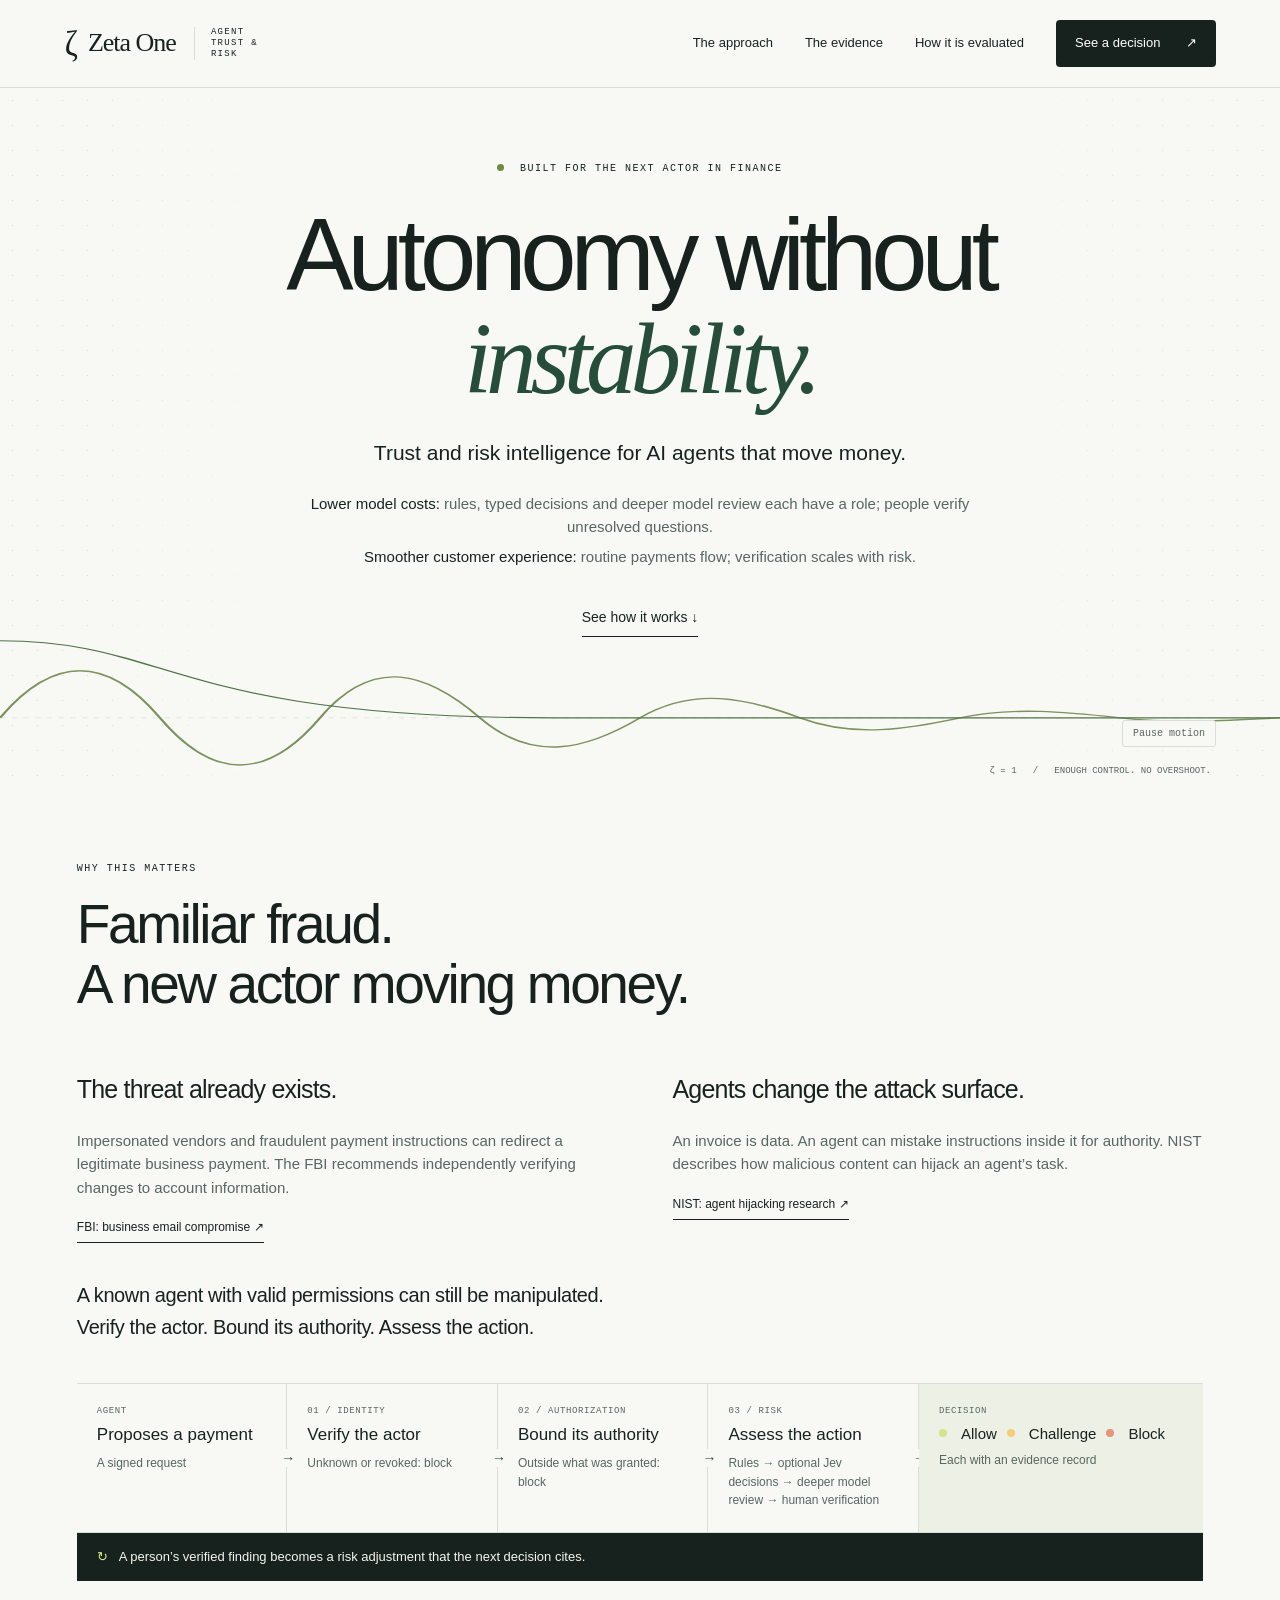
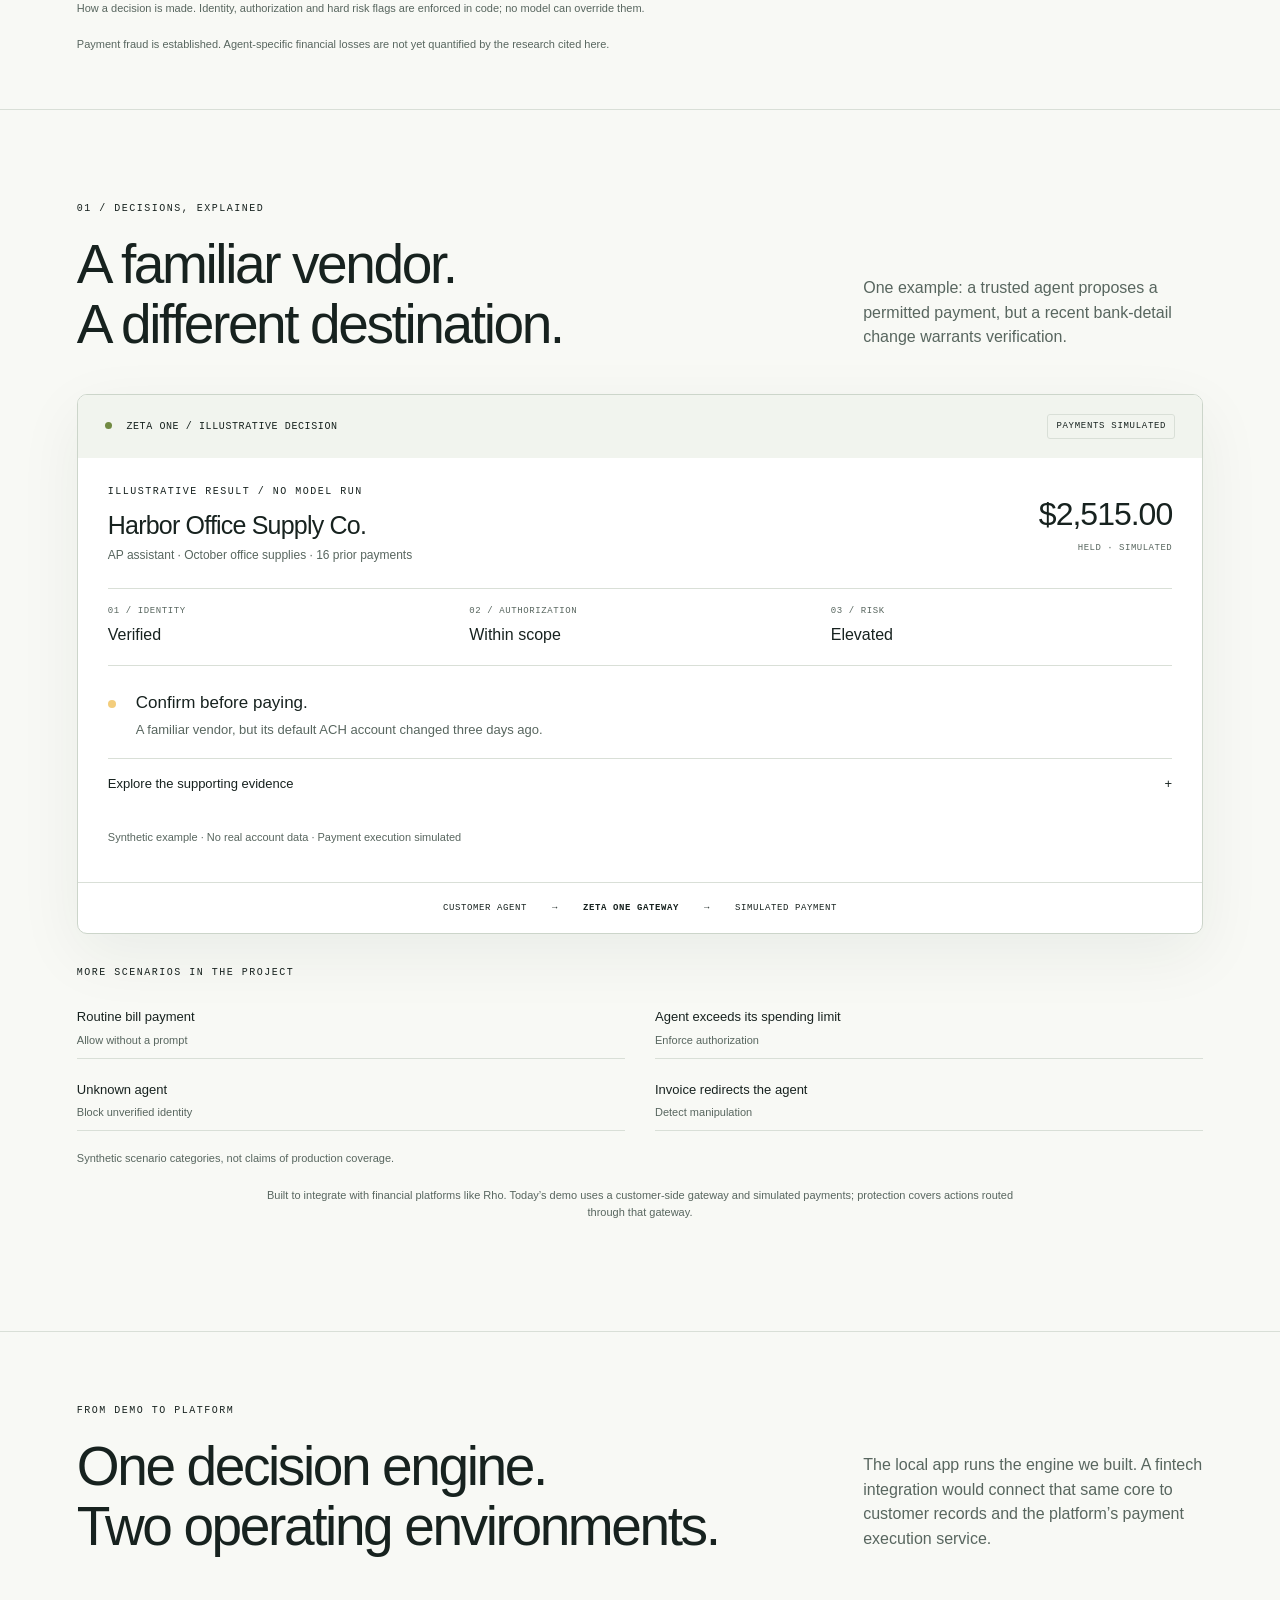
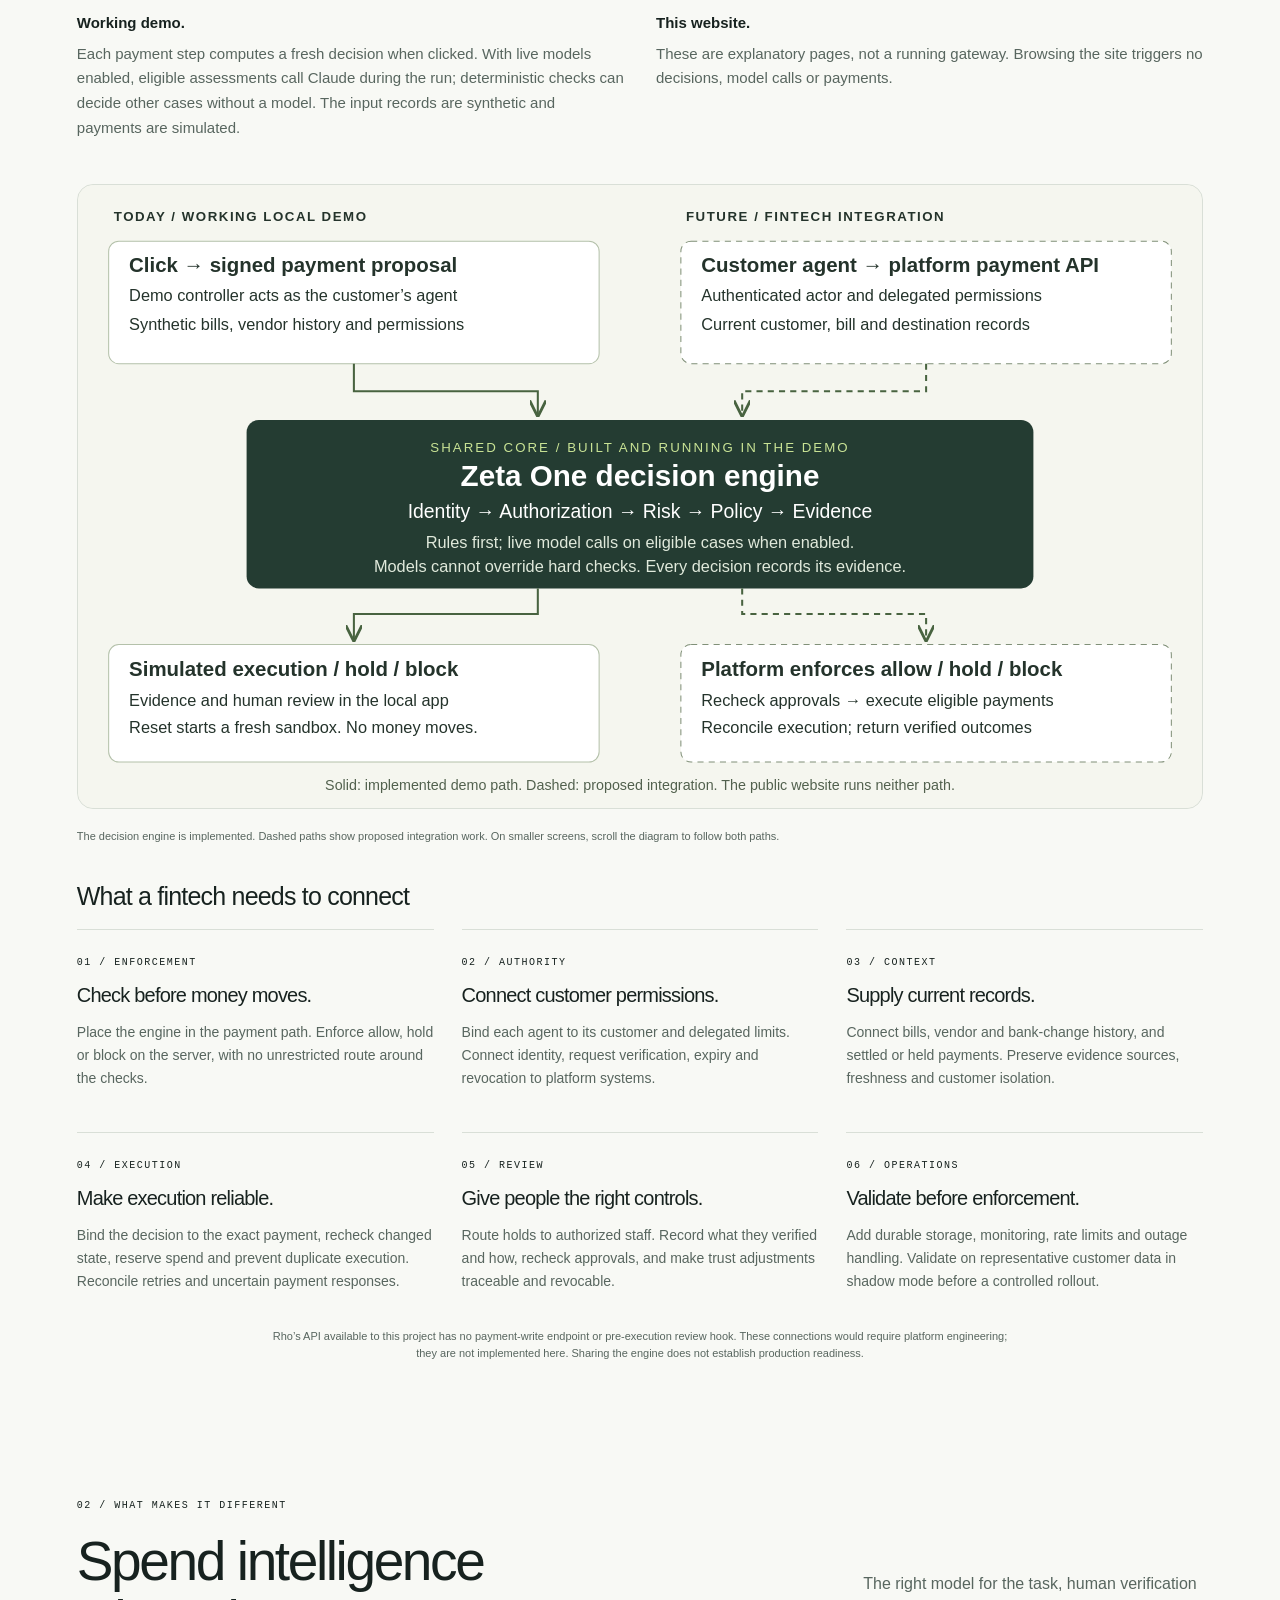
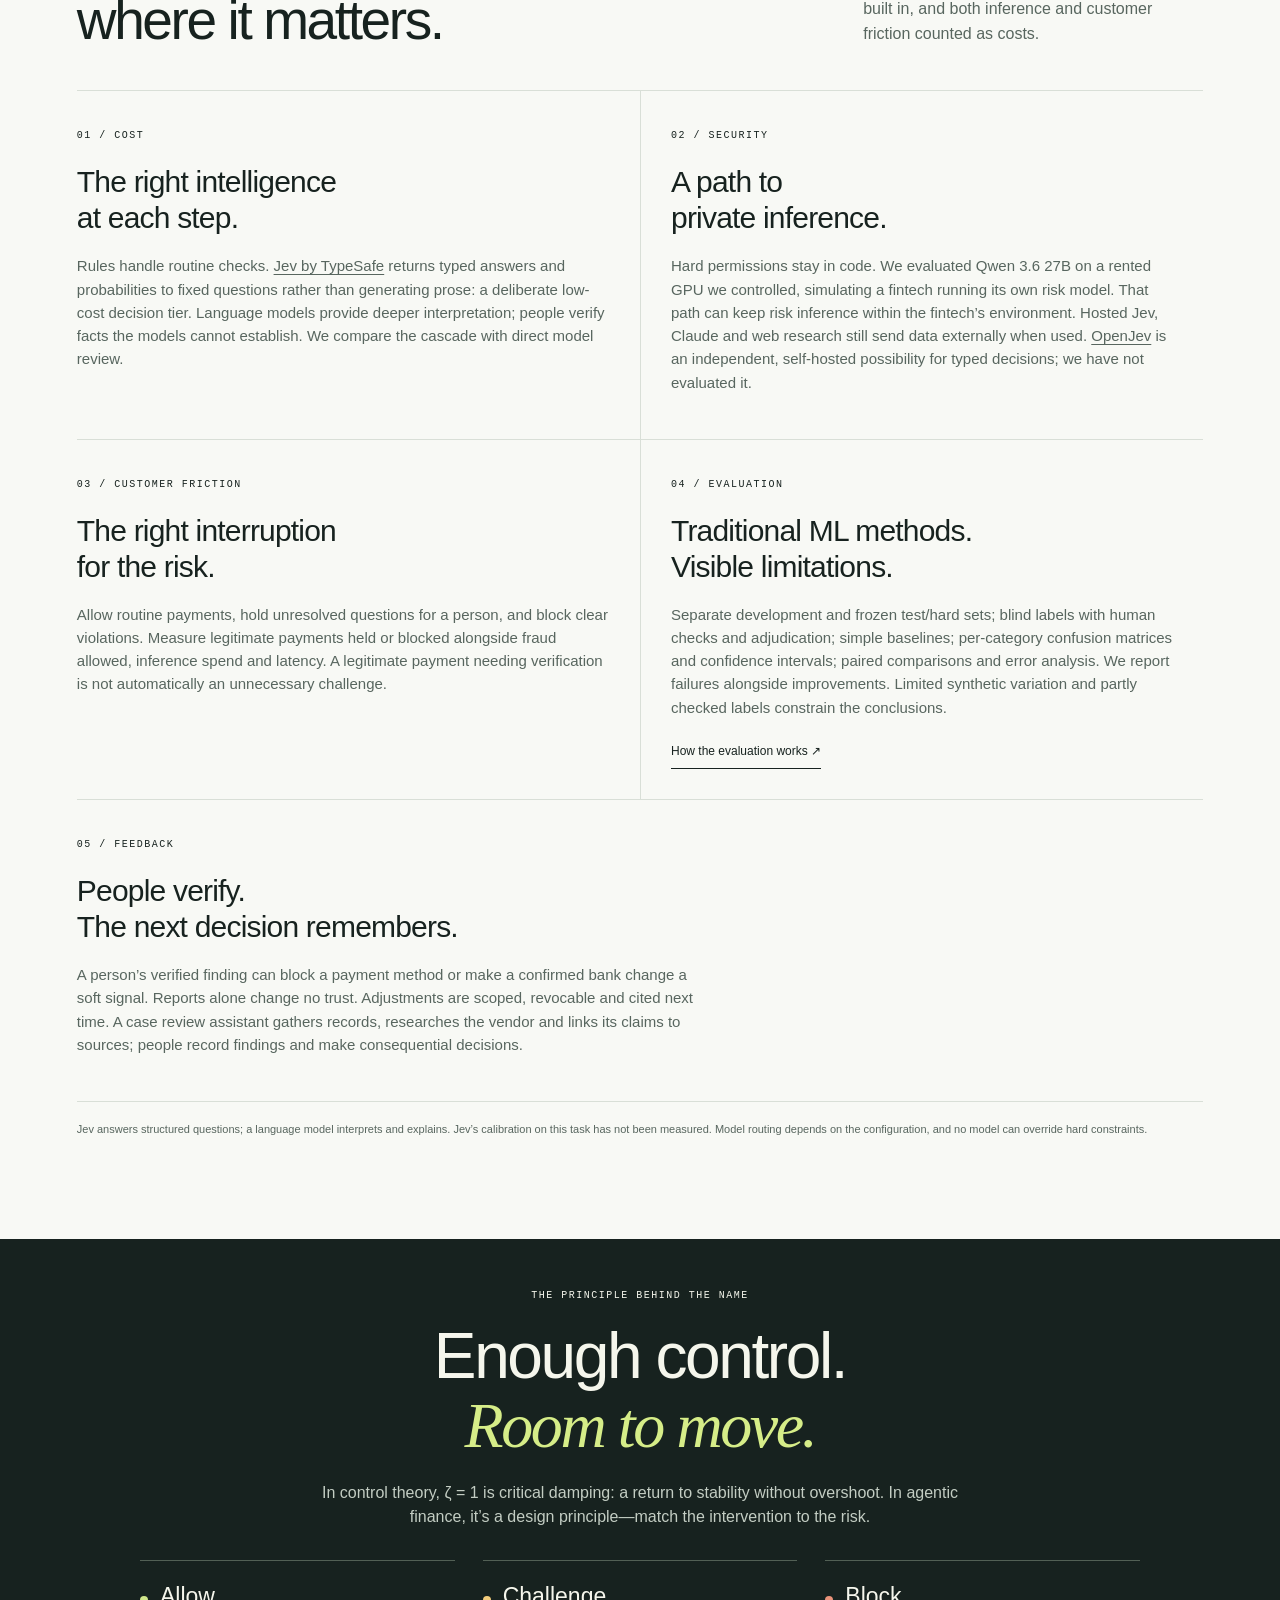
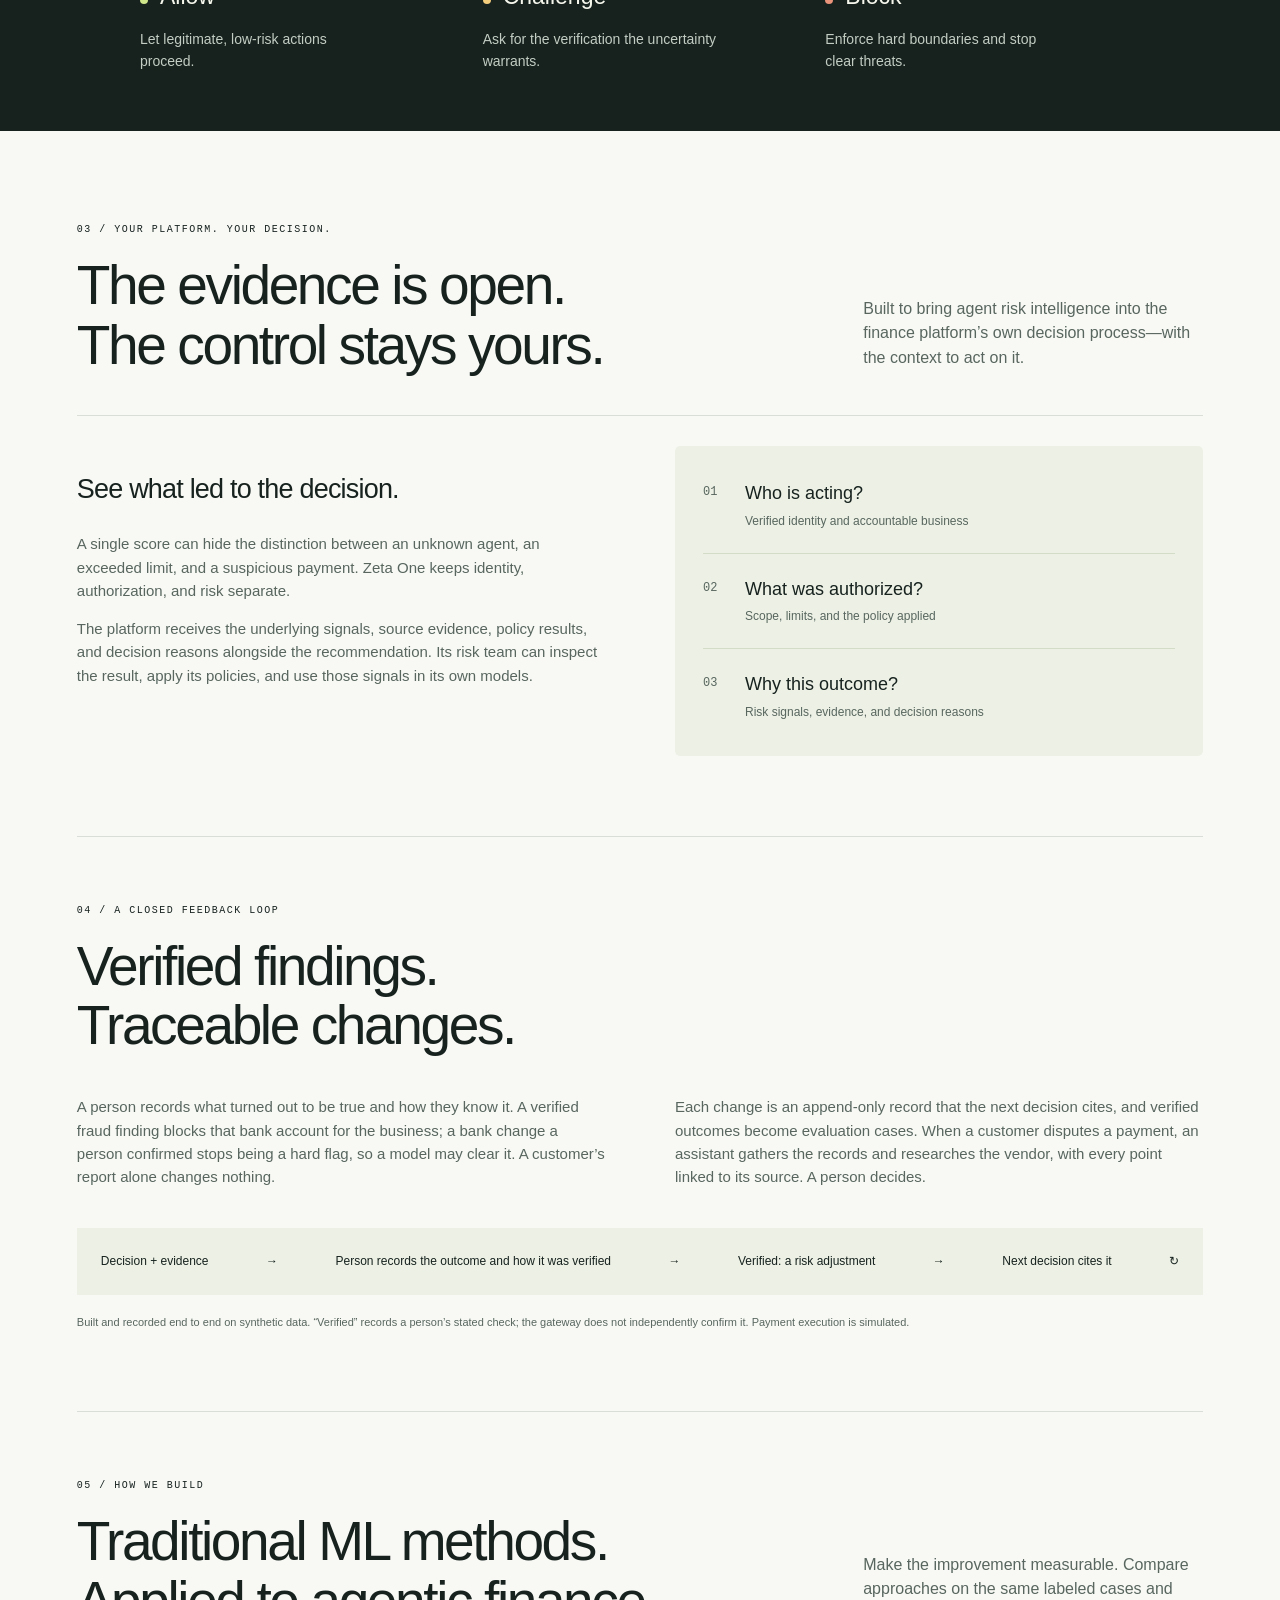
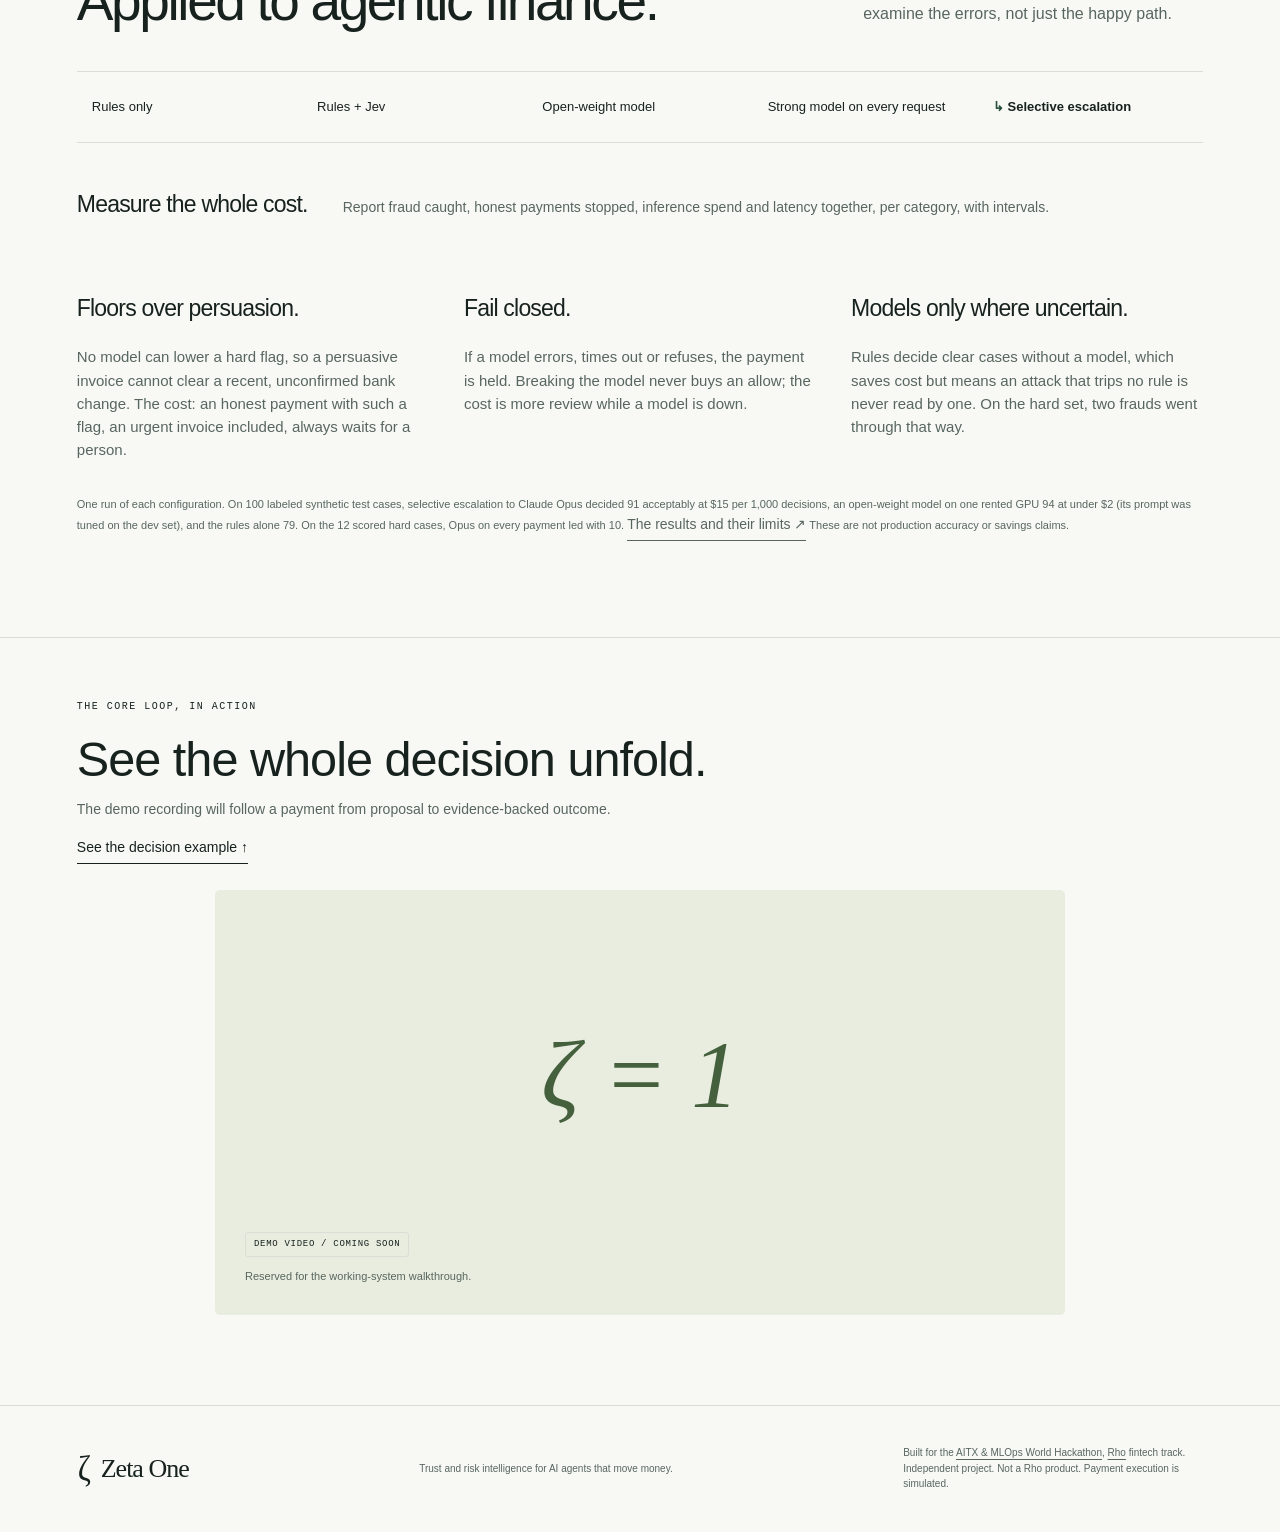
==== commit 068efd08: "Work in progress: README and site redesign, as Codex left it Unfinished. Based on 9b4a37c; main has " ====
--- a/site/index.html
+++ b/site/index.html
@@ -2,20 +2,20 @@
 <html lang="en">
 <head>
 <meta charset="utf-8"><meta name="viewport" content="width=device-width, initial-scale=1">
-<meta name="description" content="Zeta One: trust and risk checks for AI agents that move money. Evidence-led decisions, selective model review and a closed feedback loop for agentic finance.">
+<meta name="description" content="Zeta One: trust and risk intelligence for AI agents that move money. Evidence-led decisions, selective model review and a closed feedback loop for agentic finance.">
 <title>Zeta One — Autonomy without instability</title>
 <link rel="stylesheet" href="./styles.css">
 <script src="./motion.js" defer></script>
 </head>
 <body>
 <a class="skip" href="#main">Skip to content</a>
-<header><a class="brand" href="#" aria-label="Zeta One home"><span class="mark">ζ</span> Zeta One<span class="brand-note">AGENT TRUST & RISK</span></a><nav aria-label="Main navigation"><a href="#approach">The approach</a><a href="#proof">The evidence</a><a href="./evaluation.html">How it is evaluated</a><a class="nav-cta" href="./workspace/">See a decision <span>↗</span></a></nav></header>
+<header><a class="brand" href="#" aria-label="Zeta One home"><span class="mark">ζ</span> Zeta One<span class="brand-note">AGENT TRUST & RISK</span></a><nav aria-label="Main navigation"><a href="#approach">The approach</a><a href="#proof">The evidence</a><a href="./evaluation.html">How it is evaluated</a><a class="nav-cta" href="#demo">See a decision <span>↗</span></a></nav></header>
 <main id="main">
 <section class="hero">
 <div class="eyebrow"><span class="dot"></span> BUILT FOR THE NEXT ACTOR IN FINANCE</div>
 <h1>Autonomy without<br><em>instability.</em></h1>
-<p class="hero-description">Trust and risk checks for AI agents that move money.</p>
-<div class="hero-benefits"><p><strong>Lower model costs:</strong> rules decide routine payments; a model reviews only the uncertain ones.</p><p><strong>Smoother customer experience:</strong> routine payments flow; verification scales with risk.</p></div>
+<p class="hero-description">Trust and risk intelligence for AI agents that move money.</p>
+<div class="hero-benefits"><p><strong>Lower model costs:</strong> rules, typed decisions and deeper model review each have a role; people verify unresolved questions.</p><p><strong>Smoother customer experience:</strong> routine payments flow; verification scales with risk.</p></div>
 <div class="hero-actions"><a class="text-link" href="#approach">See how it works <span>↓</span></a></div>
 <button class="motion-toggle" type="button" aria-pressed="false" hidden>Pause motion</button>
 <div class="curve" aria-hidden="true"><svg viewBox="0 0 1200 280" preserveAspectRatio="none"><path class="grid-line" d="M0 145H1200"/><path class="ghost" d="M0 145 C50 35 100 35 150 145 S250 255 300 145 S400 65 450 145 S550 200 600 145 S700 110 750 145 S850 165 900 145 S1000 135 1050 145 S1150 150 1200 145"/><path class="settle" d="M0 10 C160 10 160 145 520 145 H1200"/></svg><span>ζ = 1 &nbsp; / &nbsp; ENOUGH CONTROL. NO OVERSHOOT.</span></div>
@@ -29,7 +29,7 @@
 <li><span>AGENT</span><strong>Proposes a payment</strong><small>A signed request</small></li>
 <li><span>01 / IDENTITY</span><strong>Verify the actor</strong><small>Unknown or revoked: block</small></li>
 <li><span>02 / AUTHORIZATION</span><strong>Bound its authority</strong><small>Outside what was granted: block</small></li>
-<li><span>03 / RISK</span><strong>Assess the action</strong><small>Rules first; a model reviews only the uncertain</small></li>
+<li><span>03 / RISK</span><strong>Assess the action</strong><small>Rules → optional Jev decisions → deeper model review → human verification</small></li>
 <li class="flow-out"><span>DECISION</span><strong><i class="outcome-dot allow"></i>Allow <i class="outcome-dot challenge"></i>Challenge <i class="outcome-dot block"></i>Block</strong><small>Each with an evidence record</small></li>
 </ol>
 <p class="flow-loop"><span aria-hidden="true">↻</span> A person’s verified finding becomes a risk adjustment that the next decision cites.</p>
@@ -55,7 +55,7 @@
 </section>
 <section class="integration-section" id="integration" aria-labelledby="integration-title">
 <div class="section-top"><div><div class="eyebrow">FROM DEMO TO PLATFORM</div><h2 id="integration-title">One decision engine.<br>Two operating environments.</h2></div><p>The local app runs the engine we built. A fintech integration would connect that same core to customer records and the platform’s payment execution service.</p></div>
-<div class="integration-status"><p><strong>Working demo.</strong> Each payment step computes a fresh decision when clicked. With live models enabled, eligible assessments call Claude during the run; deterministic checks can decide other cases without a model. The input records are synthetic and payments are simulated.</p><p><strong>This website.</strong> Explore recorded decisions in the payment workspace. Its examples use synthetic inputs assessed by the real deterministic engine; browsing triggers no new assessments, model calls or payments.</p></div>
+<div class="integration-status"><p><strong>Working demo.</strong> Each payment step computes a fresh decision when clicked. With live models enabled, eligible assessments call Claude during the run; deterministic checks can decide other cases without a model. The input records are synthetic and payments are simulated.</p><p><strong>This website.</strong> These are explanatory pages, not a running gateway. Browsing the site triggers no decisions, model calls or payments.</p></div>
 <figure class="integration-figure"><div class="integration-diagram" role="region" tabindex="0" aria-label="Demo and proposed fintech integration flow; scroll horizontally on smaller screens"><img src="./integration-flow.svg" width="1100" height="610" loading="lazy" alt="Today’s signed demo proposals and a future fintech’s customer requests feed one shared Zeta One engine: identity, authorization, risk, policy and evidence. The demo simulates payment outcomes; a future platform must enforce the decision before real execution. Dashed paths are proposed integration work."></div><figcaption class="fine">The decision engine is implemented. Dashed paths show proposed integration work. On smaller screens, scroll the diagram to follow both paths.</figcaption></figure>
 <h3 class="integration-subtitle">What a fintech needs to connect</h3>
 <div class="integration-requirements">
@@ -68,19 +68,21 @@
 </div>
 <p class="scope-note">Rho’s API available to this project has no payment-write endpoint or pre-execution review hook. These connections would require platform engineering; they are not implemented here. Sharing the engine does not establish production readiness.</p>
 </section>
-<section class="approach" id="approach"><div class="section-top"><div><div class="eyebrow">02 / INTELLIGENCE, ALLOCATED</div><h2>Spend intelligence<br>where it matters.</h2></div><p>A frontier model on every payment carries a cost. So does asking a person to review every legitimate action.</p></div>
-<div class="engineering-steps">
-<article><span class="step-number">01</span><div class="eyebrow">DETERMINISTIC CHECKS</div><h3>Enforce the <br>boundaries.</h3><p>Verify the agent and check scope, limits, expiry, and revocation. Hard constraints are enforced in code; a model cannot override them.</p></article>
-<article><span class="step-number">02</span><div class="eyebrow">JEV, WHERE IT FITS</div><h3>Assess the <br>context.</h3><p>Use targeted, structured risk decisions instead of a long generated response for every payment. <a class="inline-link" href="https://typesafe.ai/blog/introducing-system-one-models-and-jev">Jev by TypeSafe</a>, a typed decision model, is the inexpensive tier, reached through <a class="inline-link" href="https://openrouter.ai">OpenRouter</a>, which routes one API to many model providers, with TypeSafe as the backup.</p><a class="text-link" href="https://docs.typesafe.ai/">Explore Jev’s documentation ↗</a></article>
-<article><span class="step-number">03</span><div class="eyebrow">SELECTIVE ESCALATION</div><h3>Go deeper <br>selectively.</h3><p>Reserve stronger reasoning for cases that need it. Match human verification to the uncertainty, keeping consequential review decisions with people.</p></article>
-</div><p class="fine">Decision quality and model cost were measured on labeled synthetic cases (section 05). Jev’s calibration was not: its probabilities are treated as uncalibrated.</p></section>
+<section class="approach" id="approach"><div class="section-top"><div><div class="eyebrow">02 / WHAT MAKES IT DIFFERENT</div><h2>Spend intelligence<br>where it matters.</h2></div><p>The right model for the task, human verification built in, and both inference and customer friction counted as costs.</p></div>
+<div class="difference-grid">
+<article><span class="eyebrow">01 / COST</span><h3>The right intelligence<br>at each step.</h3><p>Rules handle routine checks. <a class="inline-link" href="https://typesafe.ai/blog/introducing-system-one-models-and-jev">Jev by TypeSafe</a> returns typed answers and probabilities to fixed questions rather than generating prose: a deliberate low-cost decision tier. Language models provide deeper interpretation; people verify facts the models cannot establish. We compare the cascade with direct model review.</p></article>
+<article><span class="eyebrow">02 / SECURITY</span><h3>A path to<br>private inference.</h3><p>Hard permissions stay in code. We evaluated Qwen 3.6 27B on a rented GPU we controlled, simulating a fintech running its own risk model. That path can keep risk inference within the fintech’s environment. Hosted Jev, Claude and web research still send data externally when used. <a class="inline-link" href="https://github.com/TheoLeeCJ/SemIf-OpenJev">OpenJev</a> is an independent, self-hosted possibility for typed decisions; we have not evaluated it.</p></article>
+<article><span class="eyebrow">03 / CUSTOMER FRICTION</span><h3>The right interruption<br>for the risk.</h3><p>Allow routine payments, hold unresolved questions for a person, and block clear violations. Measure legitimate payments held or blocked alongside fraud allowed, inference spend and latency. A legitimate payment needing verification is not automatically an unnecessary challenge.</p></article>
+<article><span class="eyebrow">04 / EVALUATION</span><h3>Traditional ML methods.<br>Visible limitations.</h3><p>Separate development and frozen test/hard sets; blind labels with human checks and adjudication; simple baselines; per-category confusion matrices and confidence intervals; paired comparisons and error analysis. We report failures alongside improvements. Limited synthetic variation and partly checked labels constrain the conclusions.</p><a class="text-link" href="./evaluation.html">How the evaluation works ↗</a></article>
+<article><span class="eyebrow">05 / FEEDBACK</span><h3>People verify.<br>The next decision remembers.</h3><p>A person’s verified finding can block a payment method or make a confirmed bank change a soft signal. Reports alone change no trust. Adjustments are scoped, revocable and cited next time. A case review assistant gathers records, researches the vendor and links its claims to sources; people record findings and make consequential decisions.</p></article>
+</div><p class="fine">Jev answers structured questions; a language model interprets and explains. Jev’s calibration on this task has not been measured. Model routing depends on the configuration, and no model can override hard constraints.</p></section>
 <section class="principle"><div class="eyebrow">THE PRINCIPLE BEHIND THE NAME</div><h2>Enough control.<br><span>Room to move.</span></h2><p>In control theory, ζ = 1 is critical damping: a return to stability without overshoot. In agentic finance, it’s a design principle—match the intervention to the risk.</p><div class="outcomes"><div><span class="outcome-dot allow"></span><strong>Allow</strong><p>Let legitimate, low-risk actions proceed.</p></div><div><span class="outcome-dot challenge"></span><strong>Challenge</strong><p>Ask for the verification the uncertainty warrants.</p></div><div><span class="outcome-dot block"></span><strong>Block</strong><p>Enforce hard boundaries and stop clear threats.</p></div></div></section>
 <section id="proof" class="proof">
 <div class="section-top"><div><div class="eyebrow">03 / YOUR PLATFORM. YOUR DECISION.</div><h2>The evidence is open.<br>The control stays yours.</h2></div><p>Built to bring agent risk intelligence into the finance platform’s own decision process—with the context to act on it.</p></div>
 <div class="platform-evidence"><div><h3>See what led to the decision.</h3><p>A single score can hide the distinction between an unknown agent, an exceeded limit, and a suspicious payment. Zeta One keeps identity, authorization, and risk separate.</p><p>The platform receives the underlying signals, source evidence, policy results, and decision reasons alongside the recommendation. Its risk team can inspect the result, apply its policies, and use those signals in its own models.</p></div><div class="evidence-stack"><div><span>01</span><strong>Who is acting?</strong><small>Verified identity and accountable business</small></div><div><span>02</span><strong>What was authorized?</strong><small>Scope, limits, and the policy applied</small></div><div><span>03</span><strong>Why this outcome?</strong><small>Risk signals, evidence, and decision reasons</small></div></div></div>
-<div class="learning-section"><div class="eyebrow">04 / A CLOSED FEEDBACK LOOP</div><h2>Every verified correction<br>changes the next decision.</h2><div class="learning-copy"><p>A person records what turned out to be true and how they know it. A verified fraud finding blocks that bank account for the business; a bank change a person confirmed stops being a hard flag, so a model may clear it. A customer’s report alone changes nothing.</p><p>Each change is an append-only record that the next decision cites, and verified outcomes become evaluation cases. When a customer disputes a payment, an assistant gathers the records and researches the vendor, with every point linked to its source. A person decides.</p></div><div class="learning-flow" aria-label="The feedback loop"><span>Decision + evidence</span><span aria-hidden="true">→</span><span>Person records the outcome and how it was verified</span><span aria-hidden="true">→</span><span>Verified: a risk adjustment</span><span aria-hidden="true">→</span><span>Next decision cites it</span><span aria-hidden="true">↻</span></div><p class="fine">Built and recorded end to end on synthetic data. Payment execution is simulated.</p></div>
-<div class="evaluation-section"><div class="section-top"><div><div class="eyebrow">05 / HOW WE BUILD</div><h2>Classical ML rigor.<br>Applied to agentic finance.</h2></div><p>Make the improvement measurable. Compare approaches on the same labeled cases and examine the errors, not just the happy path.</p></div><div class="comparison"><span>Rules only</span><span>Rules + Jev</span><span>Open-weight model</span><span>Strong model on every request</span><span class="selected">Selective escalation</span></div><div class="eval-summary"><h3>Measure the whole cost.</h3><p>Report fraud caught, honest payments stopped, inference spend and latency together, per category, with intervals.</p></div><div class="eval-principles" aria-label="Trade-offs we chose"><div><h3>Floors over persuasion.</h3><p>No model can lower a hard flag, so a persuasive invoice cannot clear a recent, unconfirmed bank change. The cost: an honest payment with such a flag, an urgent invoice included, always waits for a person.</p></div><div><h3>Fail closed.</h3><p>If a model errors, times out or refuses, the payment is held. Breaking the model never buys an allow; the cost is more review while a model is down.</p></div><div><h3>Models only where uncertain.</h3><p>Tier 0 decides clear cases without a model, which saves cost but means an attack that trips no rule is never read by one. On the hard set, two frauds went through that way.</p></div></div><p class="fine">One run of each configuration. On 100 labeled synthetic test cases, selective escalation to Claude Opus decided 91 acceptably at $15 per 1,000 decisions, an open-weight model on one rented GPU 94 at under $2 (its prompt was tuned on the dev set), and the rules alone 79. On the 12 scored hard cases, Opus on every payment led with 10. <a class="text-link" href="./evaluation.html#results">The results and their limits ↗</a> These are not production accuracy or savings claims.</p></div>
+<div class="learning-section"><div class="eyebrow">04 / A CLOSED FEEDBACK LOOP</div><h2>Verified findings.<br>Traceable changes.</h2><div class="learning-copy"><p>A person records what turned out to be true and how they know it. A verified fraud finding blocks that bank account for the business; a bank change a person confirmed stops being a hard flag, so a model may clear it. A customer’s report alone changes nothing.</p><p>Each change is an append-only record that the next decision cites, and verified outcomes become evaluation cases. When a customer disputes a payment, an assistant gathers the records and researches the vendor, with every point linked to its source. A person decides.</p></div><div class="learning-flow" aria-label="The feedback loop"><span>Decision + evidence</span><span aria-hidden="true">→</span><span>Person records the outcome and how it was verified</span><span aria-hidden="true">→</span><span>Verified: a risk adjustment</span><span aria-hidden="true">→</span><span>Next decision cites it</span><span aria-hidden="true">↻</span></div><p class="fine">Built and recorded end to end on synthetic data. “Verified” records a person’s stated check; the gateway does not independently confirm it. Payment execution is simulated.</p></div>
+<div class="evaluation-section"><div class="section-top"><div><div class="eyebrow">05 / HOW WE BUILD</div><h2>Traditional ML methods.<br>Applied to agentic finance.</h2></div><p>Make the improvement measurable. Compare approaches on the same labeled cases and examine the errors, not just the happy path.</p></div><div class="comparison"><span>Rules only</span><span>Rules + Jev</span><span>Open-weight model</span><span>Strong model on every request</span><span class="selected">Selective escalation</span></div><div class="eval-summary"><h3>Measure the whole cost.</h3><p>Report fraud caught, honest payments stopped, inference spend and latency together, per category, with intervals.</p></div><div class="eval-principles" aria-label="Trade-offs we chose"><div><h3>Floors over persuasion.</h3><p>No model can lower a hard flag, so a persuasive invoice cannot clear a recent, unconfirmed bank change. The cost: an honest payment with such a flag, an urgent invoice included, always waits for a person.</p></div><div><h3>Fail closed.</h3><p>If a model errors, times out or refuses, the payment is held. Breaking the model never buys an allow; the cost is more review while a model is down.</p></div><div><h3>Models only where uncertain.</h3><p>Rules decide clear cases without a model, which saves cost but means an attack that trips no rule is never read by one. On the hard set, two frauds went through that way.</p></div></div><p class="fine">One run of each configuration. On 100 labeled synthetic test cases, selective escalation to Claude Opus decided 91 acceptably at $15 per 1,000 decisions, an open-weight model on one rented GPU 94 at under $2 (its prompt was tuned on the dev set), and the rules alone 79. On the 12 scored hard cases, Opus on every payment led with 10. <a class="text-link" href="./evaluation.html#results">The results and their limits ↗</a> These are not production accuracy or savings claims.</p></div>
 </section>
-<section class="film" id="film"><div><div class="eyebrow">THE CORE LOOP, IN ACTION</div><h2>See the whole decision unfold.</h2><p>The demo recording will follow a payment from proposal to evidence-backed outcome.</p><a class="text-link" href="./workspace/">Explore recorded decisions ↗</a></div><div class="video-placeholder"><span class="film-mark">ζ = 1</span><div><span class="label">DEMO VIDEO / COMING SOON</span><p>Reserved for the working-system walkthrough.</p></div></div></section>
-</main><footer><a class="brand" href="#"><span class="mark">ζ</span> Zeta One</a><p>Trust and risk checks for AI agents that move money.</p><div>Built for the Rho fintech hackathon track.<br>Independent project. Not a Rho product. Payment execution is simulated.</div></footer>
+<section class="film" id="film"><div><div class="eyebrow">THE CORE LOOP, IN ACTION</div><h2>See the whole decision unfold.</h2><p>The demo recording will follow a payment from proposal to evidence-backed outcome.</p><a class="text-link" href="#demo">See the decision example ↑</a></div><div class="video-placeholder"><span class="film-mark">ζ = 1</span><div><span class="label">DEMO VIDEO / COMING SOON</span><p>Reserved for the working-system walkthrough.</p></div></div></section>
+</main><footer><a class="brand" href="#"><span class="mark">ζ</span> Zeta One</a><p>Trust and risk intelligence for AI agents that move money.</p><div>Built for the <a class="inline-link" href="https://luma.com/aitx-mlops-techweek-hack">AITX &amp; MLOps World Hackathon</a>, <a class="inline-link" href="https://www.rho.co/">Rho</a> fintech track.<br>Independent project. Not a Rho product. Payment execution is simulated.</div></footer>
 </body></html>
--- a/site/styles.css
+++ b/site/styles.css
@@ -234,3 +234,13 @@
 .integration-requirements{display:grid;grid-template-columns:repeat(3,minmax(0,1fr));gap:28px}
 .integration-requirements article{border-top:1px solid var(--line);padding-top:18px}.integration-requirements h3{font-size:20px;font-weight:500;margin:10px 0}.integration-requirements p{color:var(--muted);font-size:14px;line-height:1.65}
 @media(max-width:800px){.integration-section{padding:45px 5%}.integration-status{grid-template-columns:1fr;gap:12px}.integration-requirements{grid-template-columns:1fr;gap:20px}}
+
+/* Five product principles shared with the public README. */
+.difference-grid{display:grid;grid-template-columns:repeat(2,minmax(0,1fr));border-top:1px solid var(--line)}
+.difference-grid article{padding:30px 30px 30px 0;border-bottom:1px solid var(--line)}
+.difference-grid article:nth-child(even){padding-left:30px;border-left:1px solid var(--line)}
+.difference-grid article:last-child{grid-column:1/-1;max-width:100%}
+.difference-grid h3{font-size:30px;margin:18px 0}
+.difference-grid p{font-size:15px;color:var(--muted);max-width:76ch}
+.difference-grid .text-link{font-size:12px;display:inline-block}
+@media(max-width:800px){.difference-grid{grid-template-columns:1fr}.difference-grid article,.difference-grid article:nth-child(even){padding:25px 0;border-left:0}.difference-grid h3 br{display:none}}
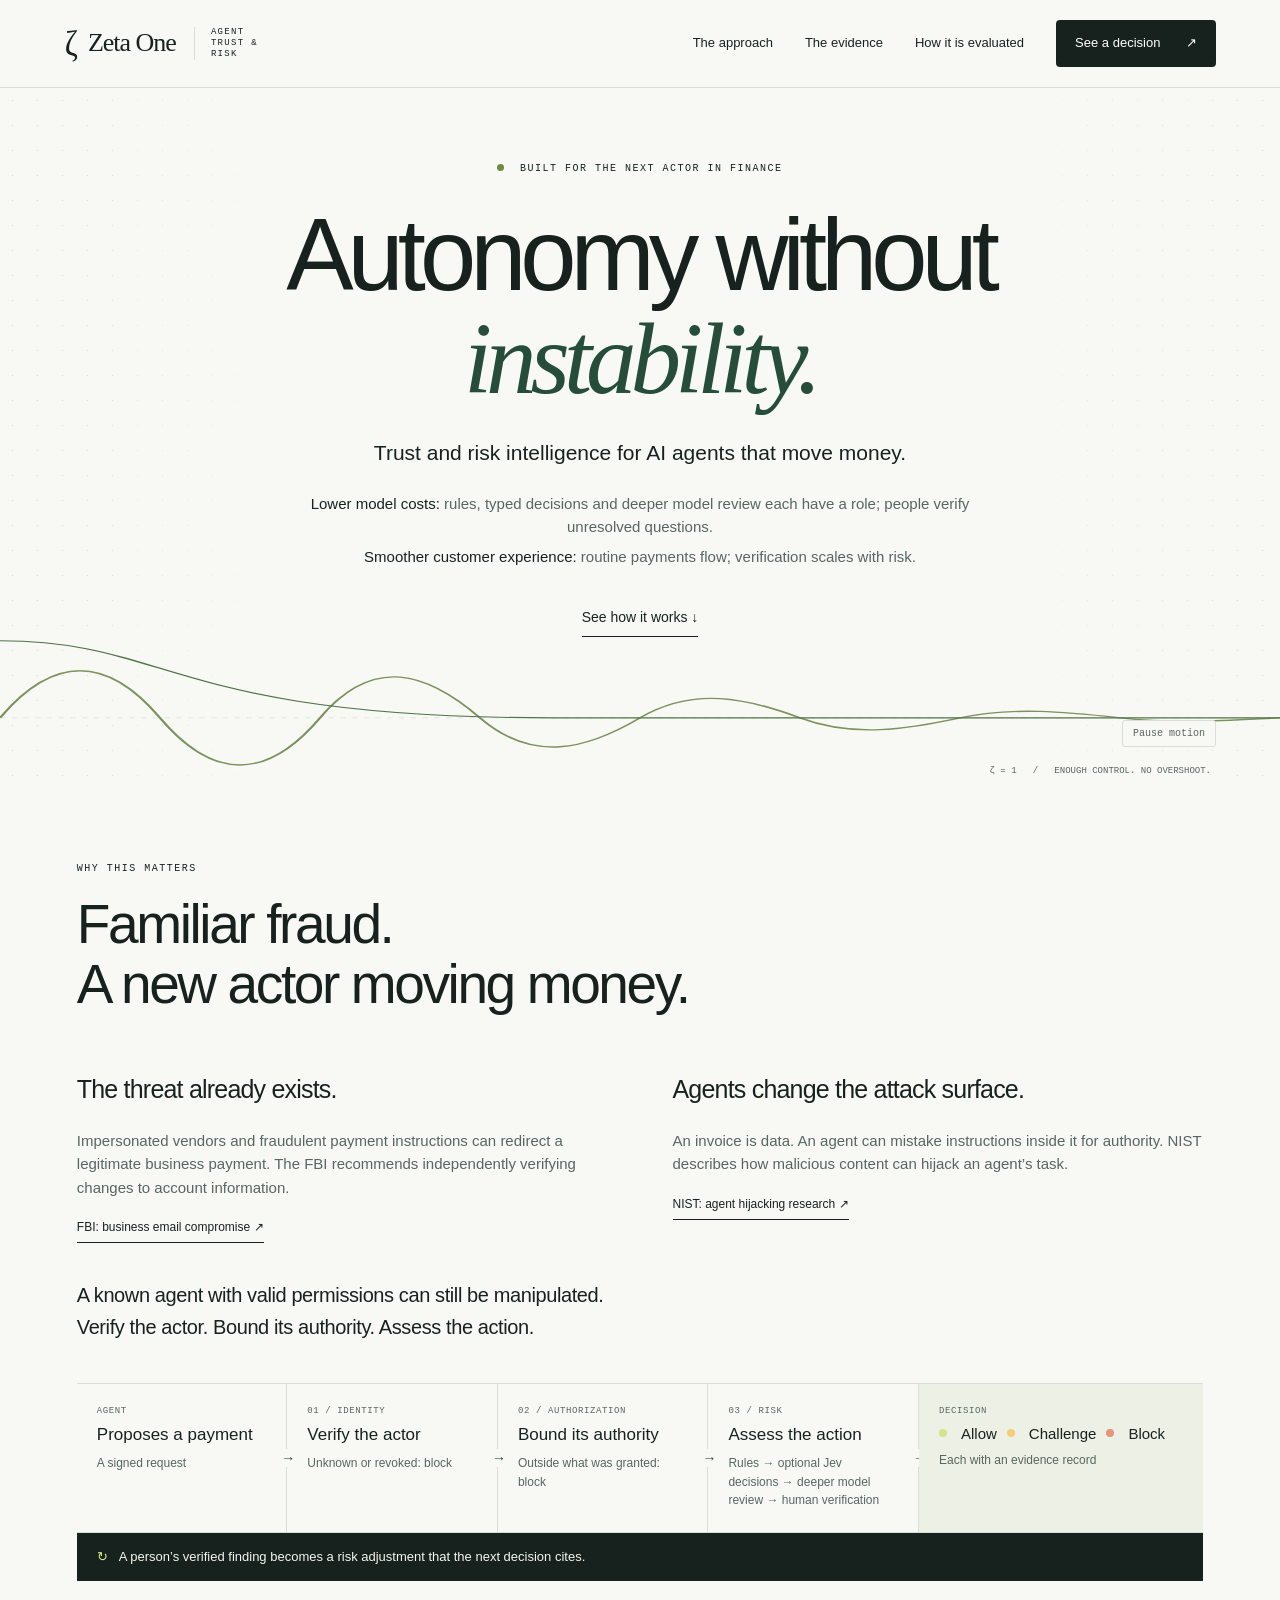
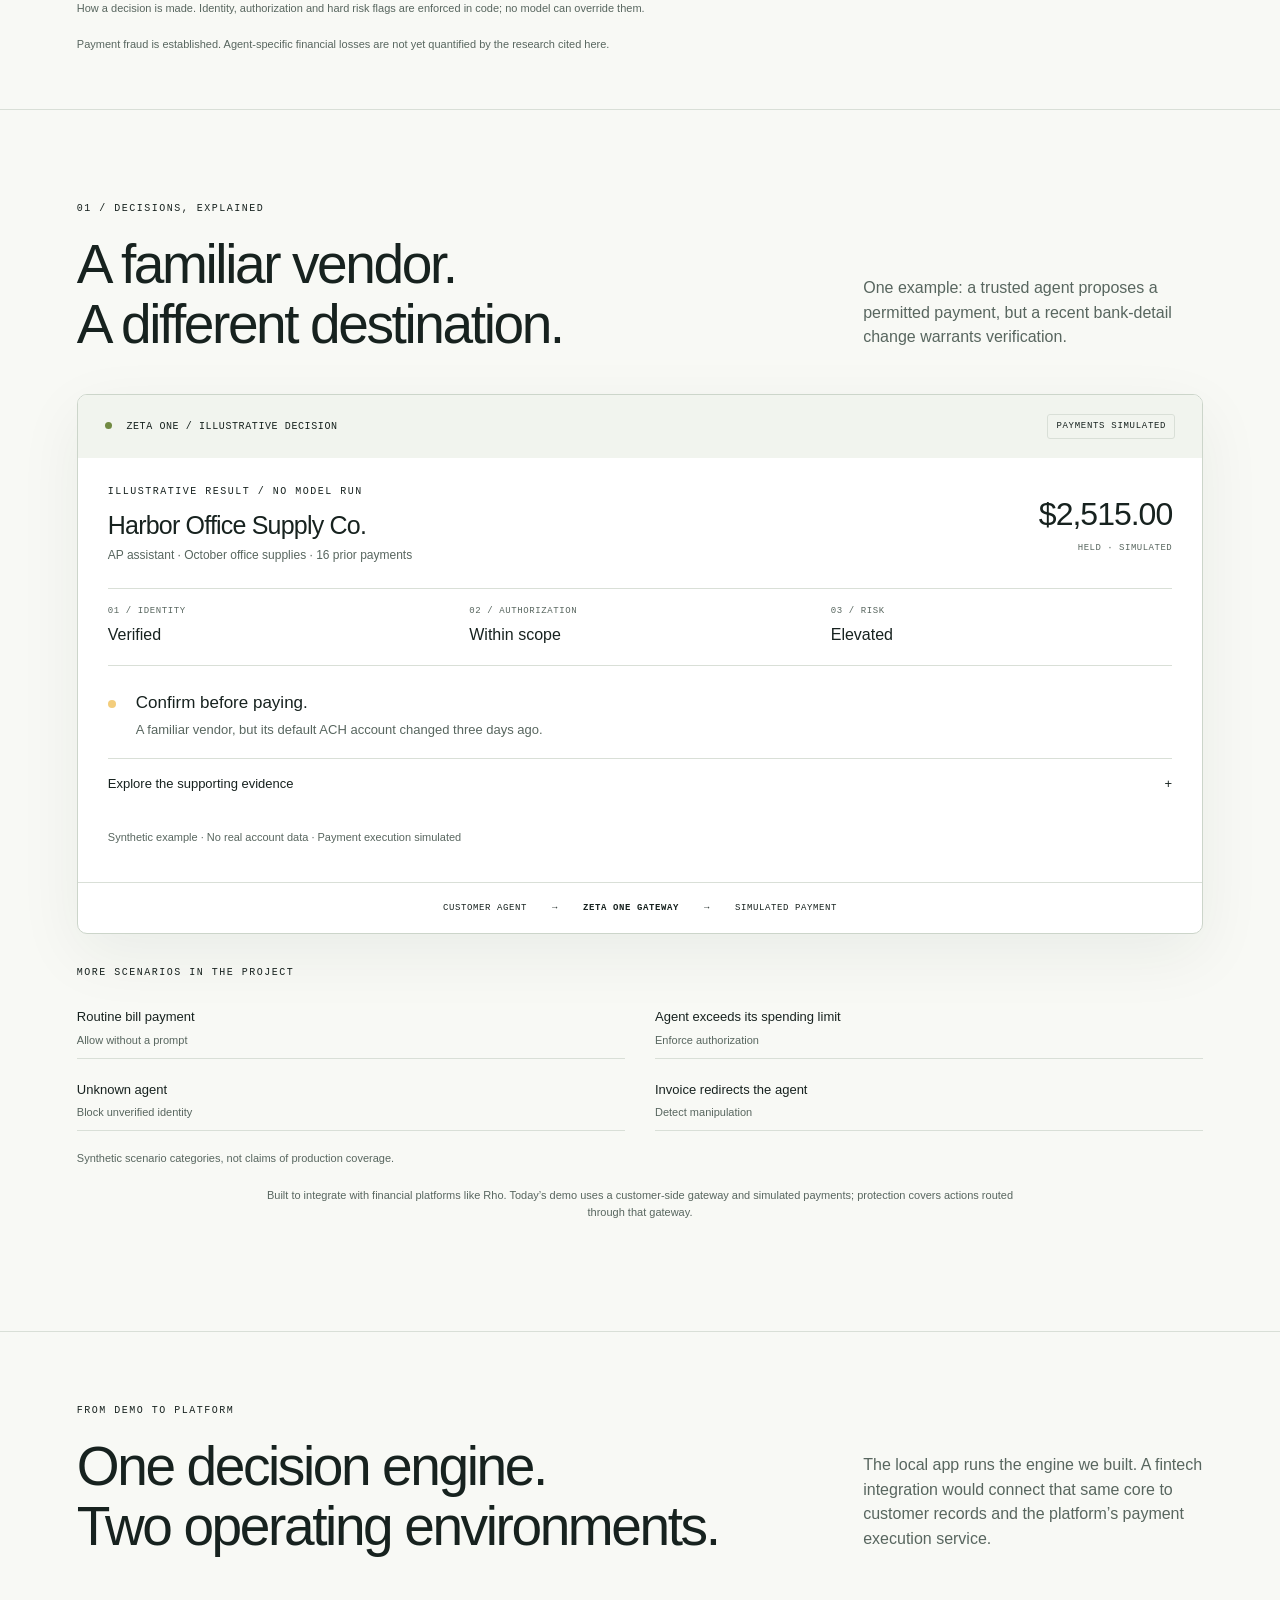
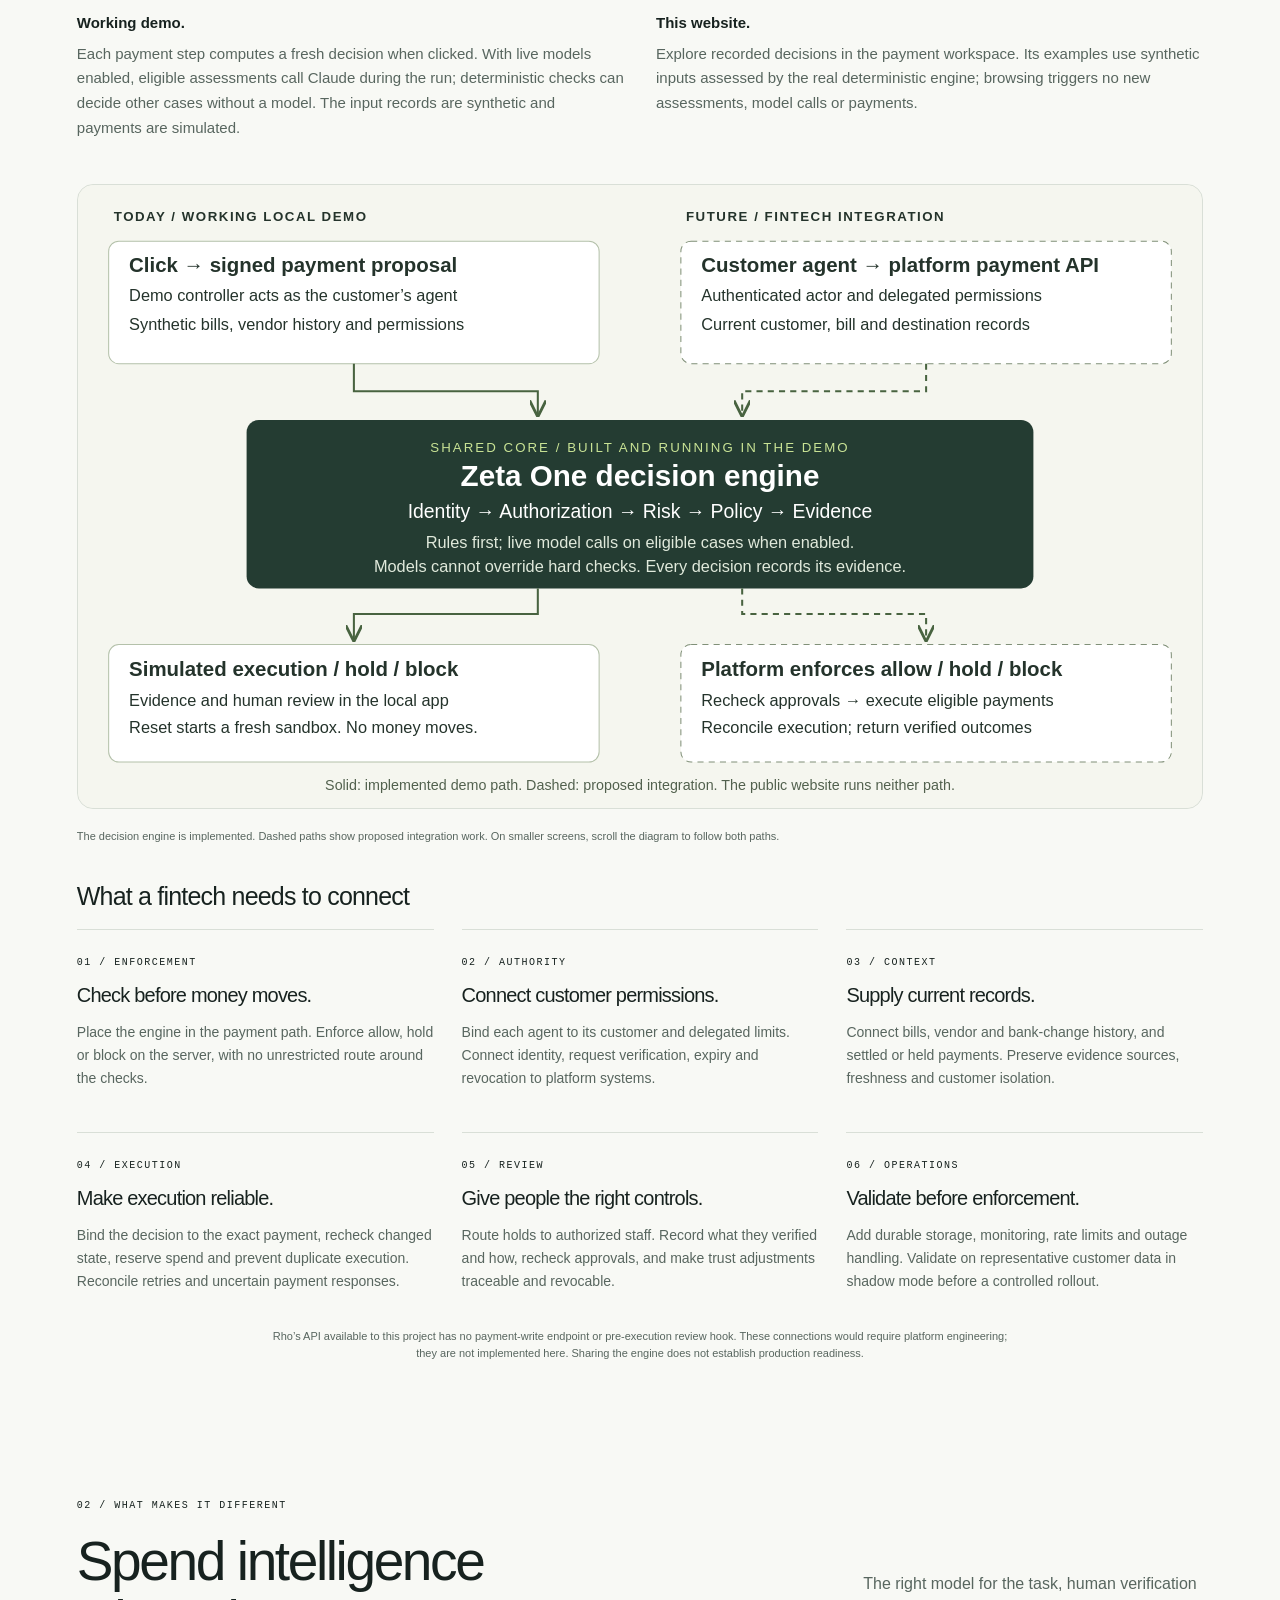
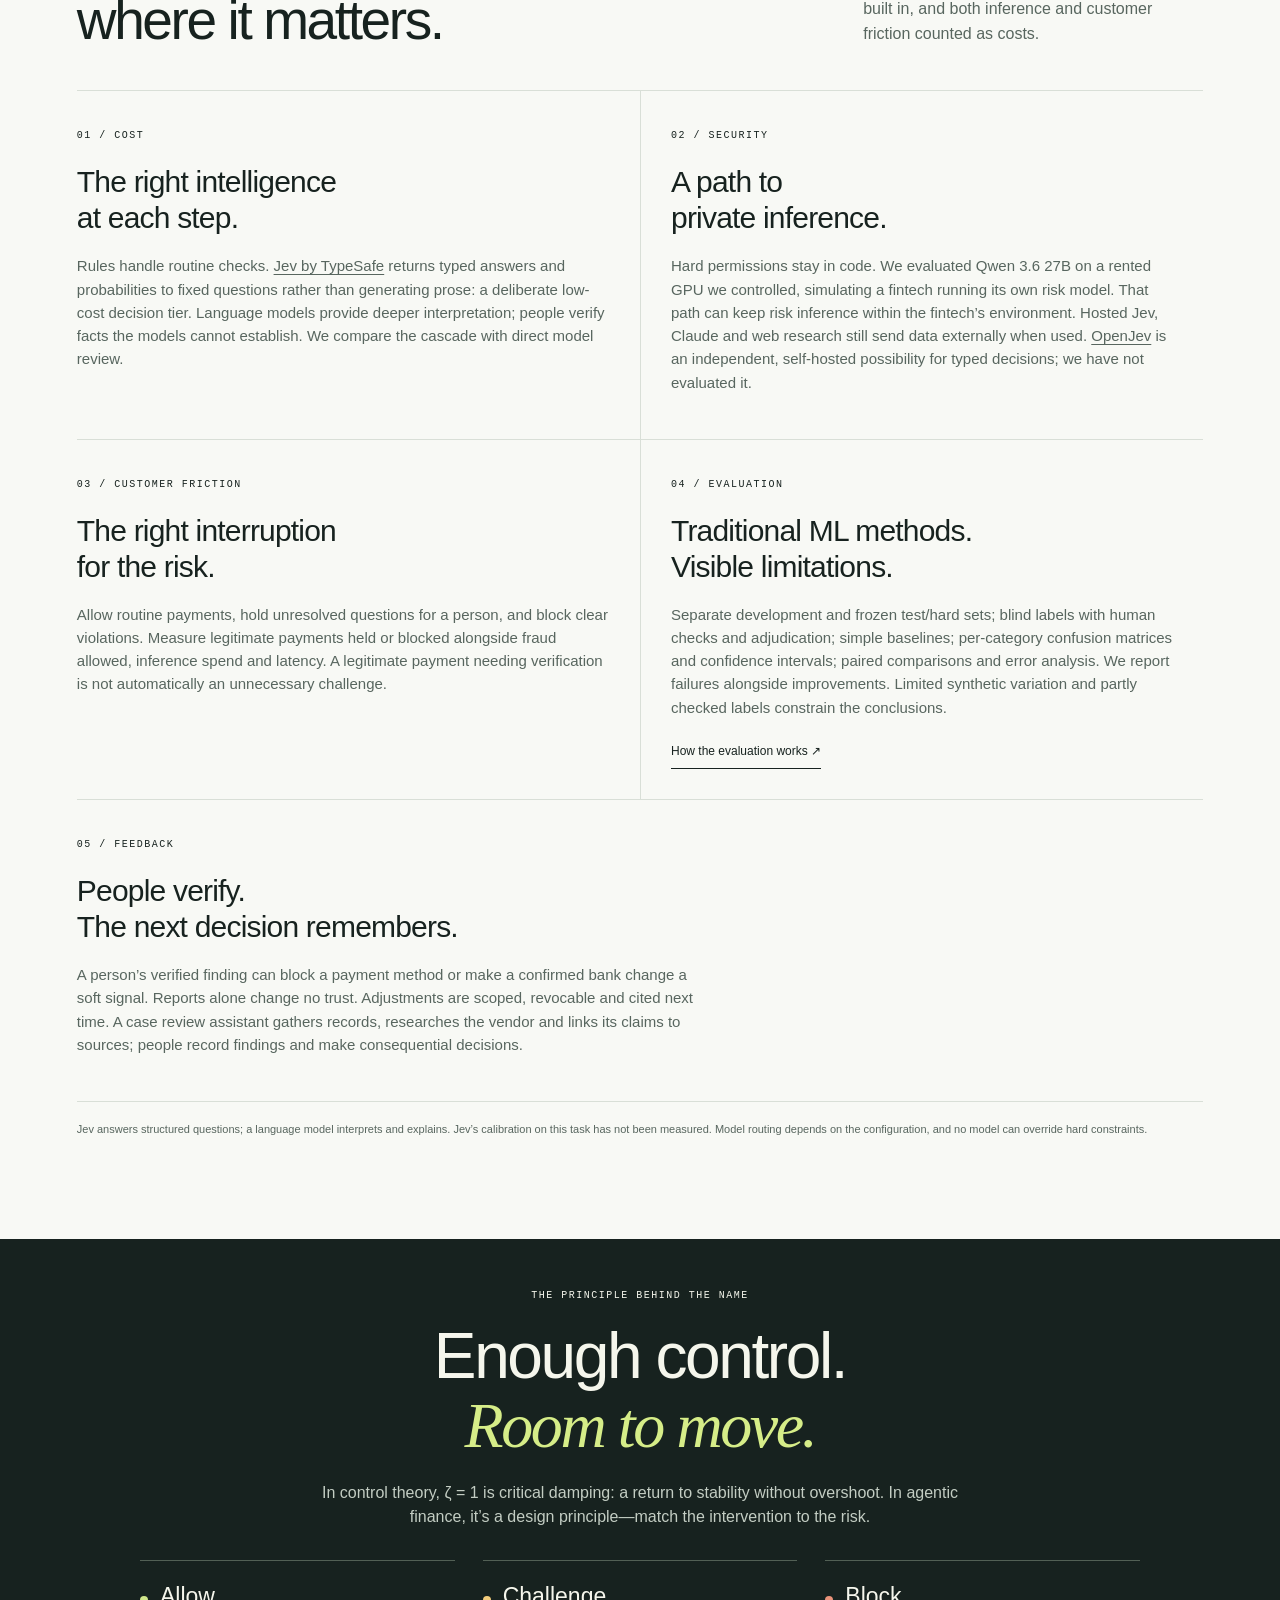
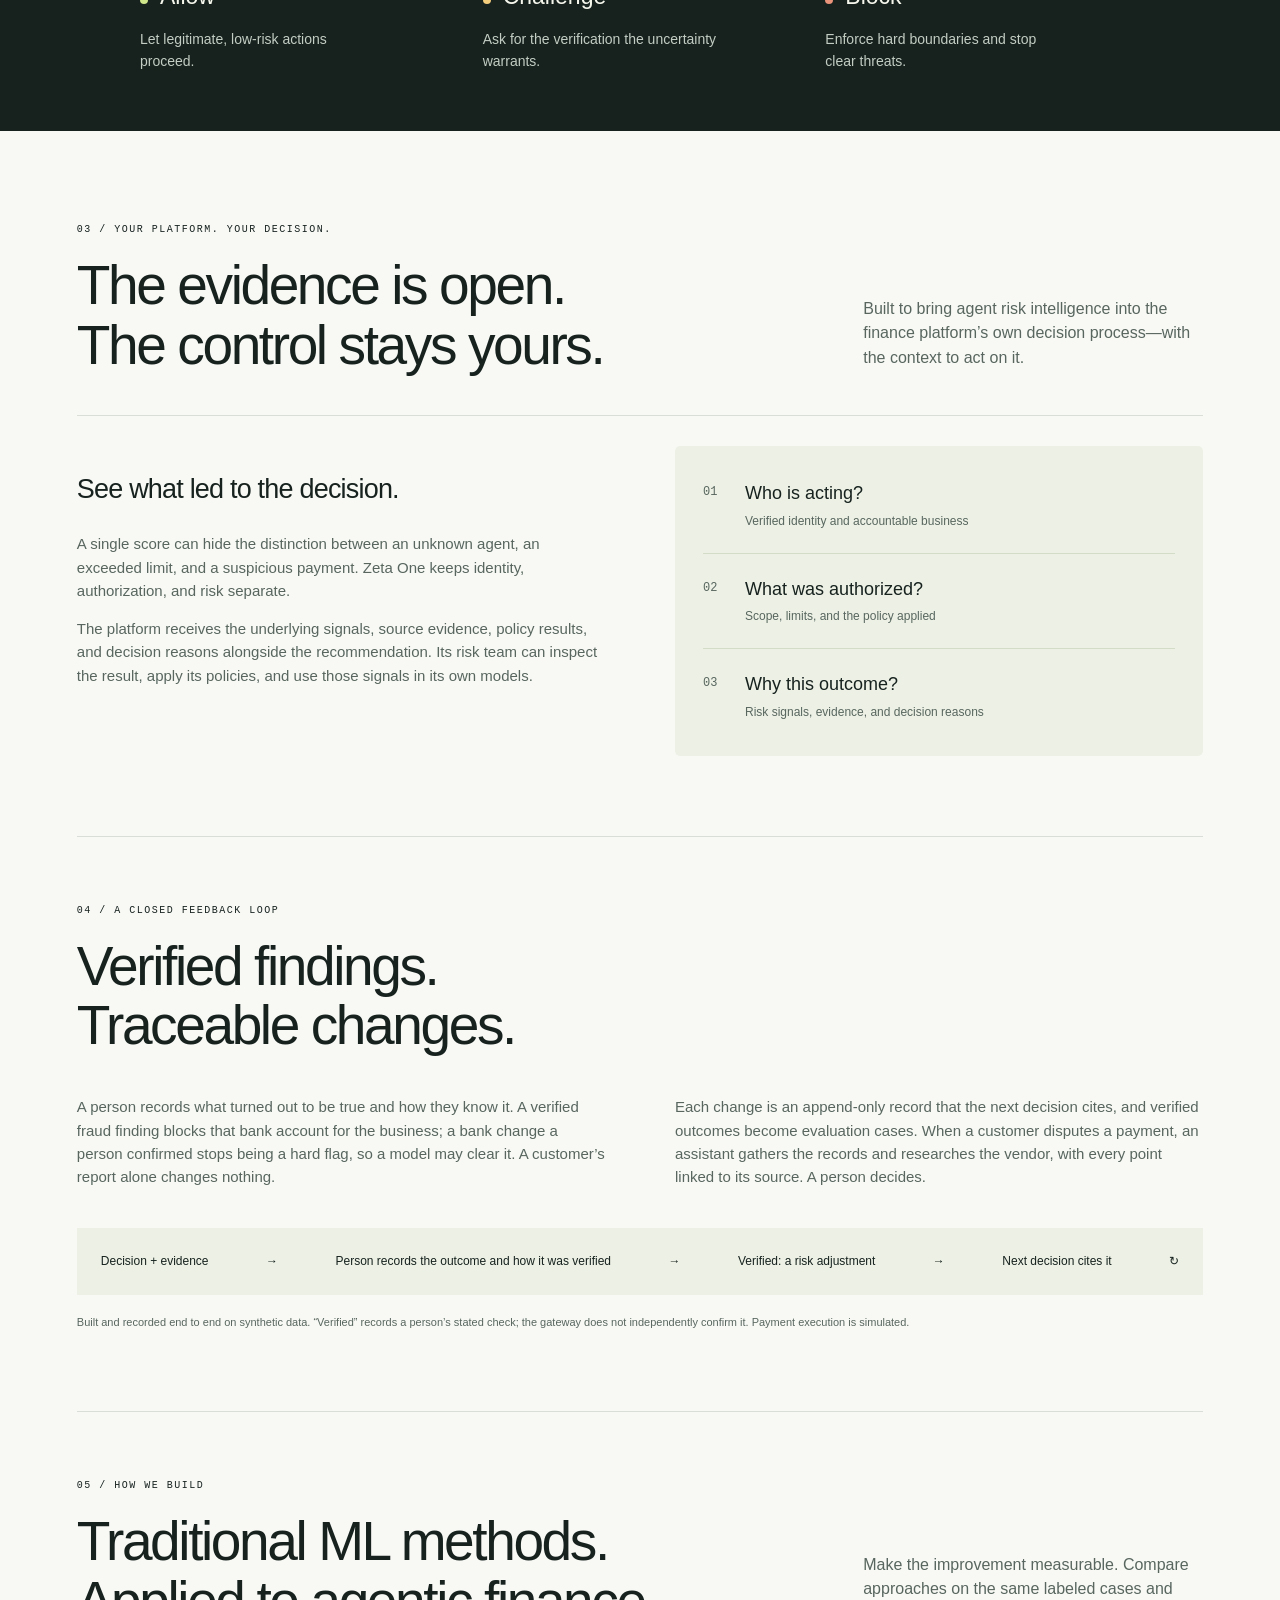
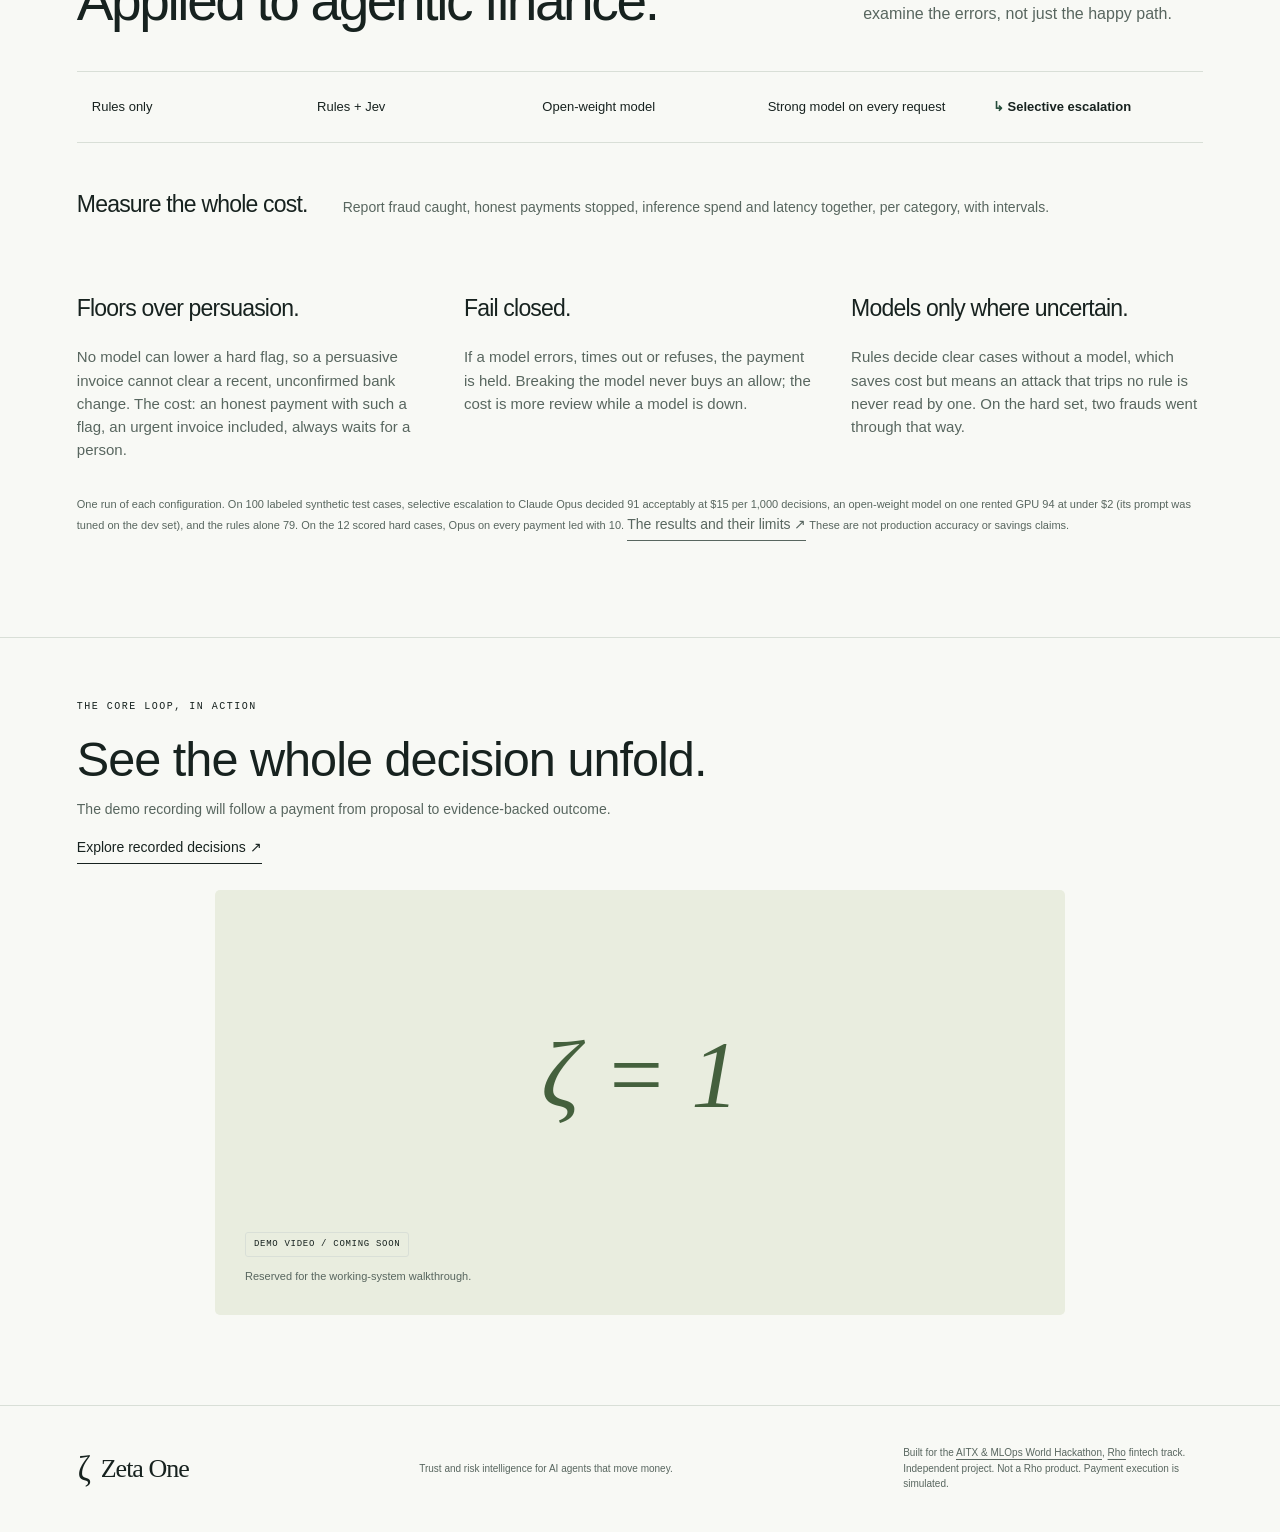
==== commit 1bf78143: "Merge main into the README and site redesign: keep the workspace link and the new footer Co-Authored" ====
--- a/site/index.html
+++ b/site/index.html
@@ -9,7 +9,7 @@
 </head>
 <body>
 <a class="skip" href="#main">Skip to content</a>
-<header><a class="brand" href="#" aria-label="Zeta One home"><span class="mark">ζ</span> Zeta One<span class="brand-note">AGENT TRUST & RISK</span></a><nav aria-label="Main navigation"><a href="#approach">The approach</a><a href="#proof">The evidence</a><a href="./evaluation.html">How it is evaluated</a><a class="nav-cta" href="#demo">See a decision <span>↗</span></a></nav></header>
+<header><a class="brand" href="#" aria-label="Zeta One home"><span class="mark">ζ</span> Zeta One<span class="brand-note">AGENT TRUST & RISK</span></a><nav aria-label="Main navigation"><a href="#approach">The approach</a><a href="#proof">The evidence</a><a href="./evaluation.html">How it is evaluated</a><a class="nav-cta" href="./workspace/">See a decision <span>↗</span></a></nav></header>
 <main id="main">
 <section class="hero">
 <div class="eyebrow"><span class="dot"></span> BUILT FOR THE NEXT ACTOR IN FINANCE</div>
@@ -55,7 +55,7 @@
 </section>
 <section class="integration-section" id="integration" aria-labelledby="integration-title">
 <div class="section-top"><div><div class="eyebrow">FROM DEMO TO PLATFORM</div><h2 id="integration-title">One decision engine.<br>Two operating environments.</h2></div><p>The local app runs the engine we built. A fintech integration would connect that same core to customer records and the platform’s payment execution service.</p></div>
-<div class="integration-status"><p><strong>Working demo.</strong> Each payment step computes a fresh decision when clicked. With live models enabled, eligible assessments call Claude during the run; deterministic checks can decide other cases without a model. The input records are synthetic and payments are simulated.</p><p><strong>This website.</strong> These are explanatory pages, not a running gateway. Browsing the site triggers no decisions, model calls or payments.</p></div>
+<div class="integration-status"><p><strong>Working demo.</strong> Each payment step computes a fresh decision when clicked. With live models enabled, eligible assessments call Claude during the run; deterministic checks can decide other cases without a model. The input records are synthetic and payments are simulated.</p><p><strong>This website.</strong> Explore recorded decisions in the payment workspace. Its examples use synthetic inputs assessed by the real deterministic engine; browsing triggers no new assessments, model calls or payments.</p></div>
 <figure class="integration-figure"><div class="integration-diagram" role="region" tabindex="0" aria-label="Demo and proposed fintech integration flow; scroll horizontally on smaller screens"><img src="./integration-flow.svg" width="1100" height="610" loading="lazy" alt="Today’s signed demo proposals and a future fintech’s customer requests feed one shared Zeta One engine: identity, authorization, risk, policy and evidence. The demo simulates payment outcomes; a future platform must enforce the decision before real execution. Dashed paths are proposed integration work."></div><figcaption class="fine">The decision engine is implemented. Dashed paths show proposed integration work. On smaller screens, scroll the diagram to follow both paths.</figcaption></figure>
 <h3 class="integration-subtitle">What a fintech needs to connect</h3>
 <div class="integration-requirements">
@@ -83,6 +83,6 @@
 <div class="learning-section"><div class="eyebrow">04 / A CLOSED FEEDBACK LOOP</div><h2>Verified findings.<br>Traceable changes.</h2><div class="learning-copy"><p>A person records what turned out to be true and how they know it. A verified fraud finding blocks that bank account for the business; a bank change a person confirmed stops being a hard flag, so a model may clear it. A customer’s report alone changes nothing.</p><p>Each change is an append-only record that the next decision cites, and verified outcomes become evaluation cases. When a customer disputes a payment, an assistant gathers the records and researches the vendor, with every point linked to its source. A person decides.</p></div><div class="learning-flow" aria-label="The feedback loop"><span>Decision + evidence</span><span aria-hidden="true">→</span><span>Person records the outcome and how it was verified</span><span aria-hidden="true">→</span><span>Verified: a risk adjustment</span><span aria-hidden="true">→</span><span>Next decision cites it</span><span aria-hidden="true">↻</span></div><p class="fine">Built and recorded end to end on synthetic data. “Verified” records a person’s stated check; the gateway does not independently confirm it. Payment execution is simulated.</p></div>
 <div class="evaluation-section"><div class="section-top"><div><div class="eyebrow">05 / HOW WE BUILD</div><h2>Traditional ML methods.<br>Applied to agentic finance.</h2></div><p>Make the improvement measurable. Compare approaches on the same labeled cases and examine the errors, not just the happy path.</p></div><div class="comparison"><span>Rules only</span><span>Rules + Jev</span><span>Open-weight model</span><span>Strong model on every request</span><span class="selected">Selective escalation</span></div><div class="eval-summary"><h3>Measure the whole cost.</h3><p>Report fraud caught, honest payments stopped, inference spend and latency together, per category, with intervals.</p></div><div class="eval-principles" aria-label="Trade-offs we chose"><div><h3>Floors over persuasion.</h3><p>No model can lower a hard flag, so a persuasive invoice cannot clear a recent, unconfirmed bank change. The cost: an honest payment with such a flag, an urgent invoice included, always waits for a person.</p></div><div><h3>Fail closed.</h3><p>If a model errors, times out or refuses, the payment is held. Breaking the model never buys an allow; the cost is more review while a model is down.</p></div><div><h3>Models only where uncertain.</h3><p>Rules decide clear cases without a model, which saves cost but means an attack that trips no rule is never read by one. On the hard set, two frauds went through that way.</p></div></div><p class="fine">One run of each configuration. On 100 labeled synthetic test cases, selective escalation to Claude Opus decided 91 acceptably at $15 per 1,000 decisions, an open-weight model on one rented GPU 94 at under $2 (its prompt was tuned on the dev set), and the rules alone 79. On the 12 scored hard cases, Opus on every payment led with 10. <a class="text-link" href="./evaluation.html#results">The results and their limits ↗</a> These are not production accuracy or savings claims.</p></div>
 </section>
-<section class="film" id="film"><div><div class="eyebrow">THE CORE LOOP, IN ACTION</div><h2>See the whole decision unfold.</h2><p>The demo recording will follow a payment from proposal to evidence-backed outcome.</p><a class="text-link" href="#demo">See the decision example ↑</a></div><div class="video-placeholder"><span class="film-mark">ζ = 1</span><div><span class="label">DEMO VIDEO / COMING SOON</span><p>Reserved for the working-system walkthrough.</p></div></div></section>
+<section class="film" id="film"><div><div class="eyebrow">THE CORE LOOP, IN ACTION</div><h2>See the whole decision unfold.</h2><p>The demo recording will follow a payment from proposal to evidence-backed outcome.</p><a class="text-link" href="./workspace/">Explore recorded decisions ↗</a></div><div class="video-placeholder"><span class="film-mark">ζ = 1</span><div><span class="label">DEMO VIDEO / COMING SOON</span><p>Reserved for the working-system walkthrough.</p></div></div></section>
 </main><footer><a class="brand" href="#"><span class="mark">ζ</span> Zeta One</a><p>Trust and risk intelligence for AI agents that move money.</p><div>Built for the <a class="inline-link" href="https://luma.com/aitx-mlops-techweek-hack">AITX &amp; MLOps World Hackathon</a>, <a class="inline-link" href="https://www.rho.co/">Rho</a> fintech track.<br>Independent project. Not a Rho product. Payment execution is simulated.</div></footer>
 </body></html>
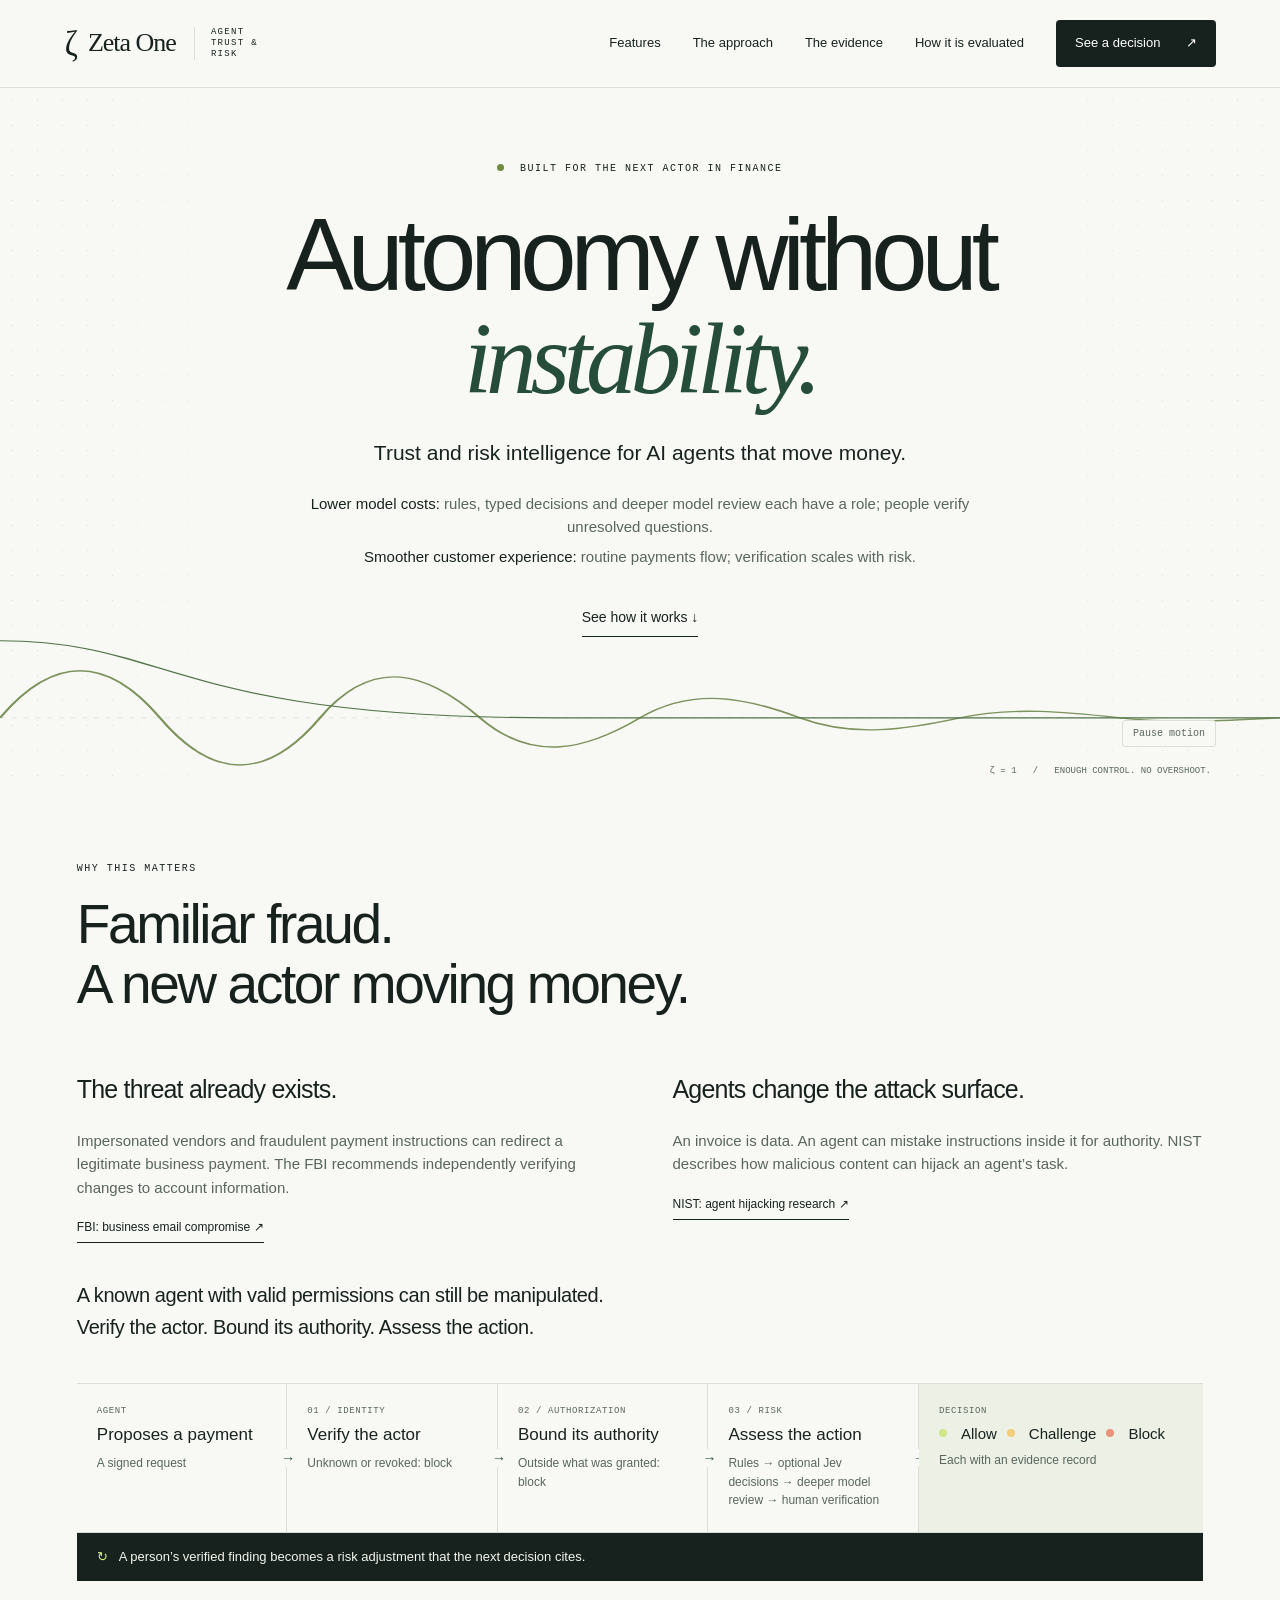
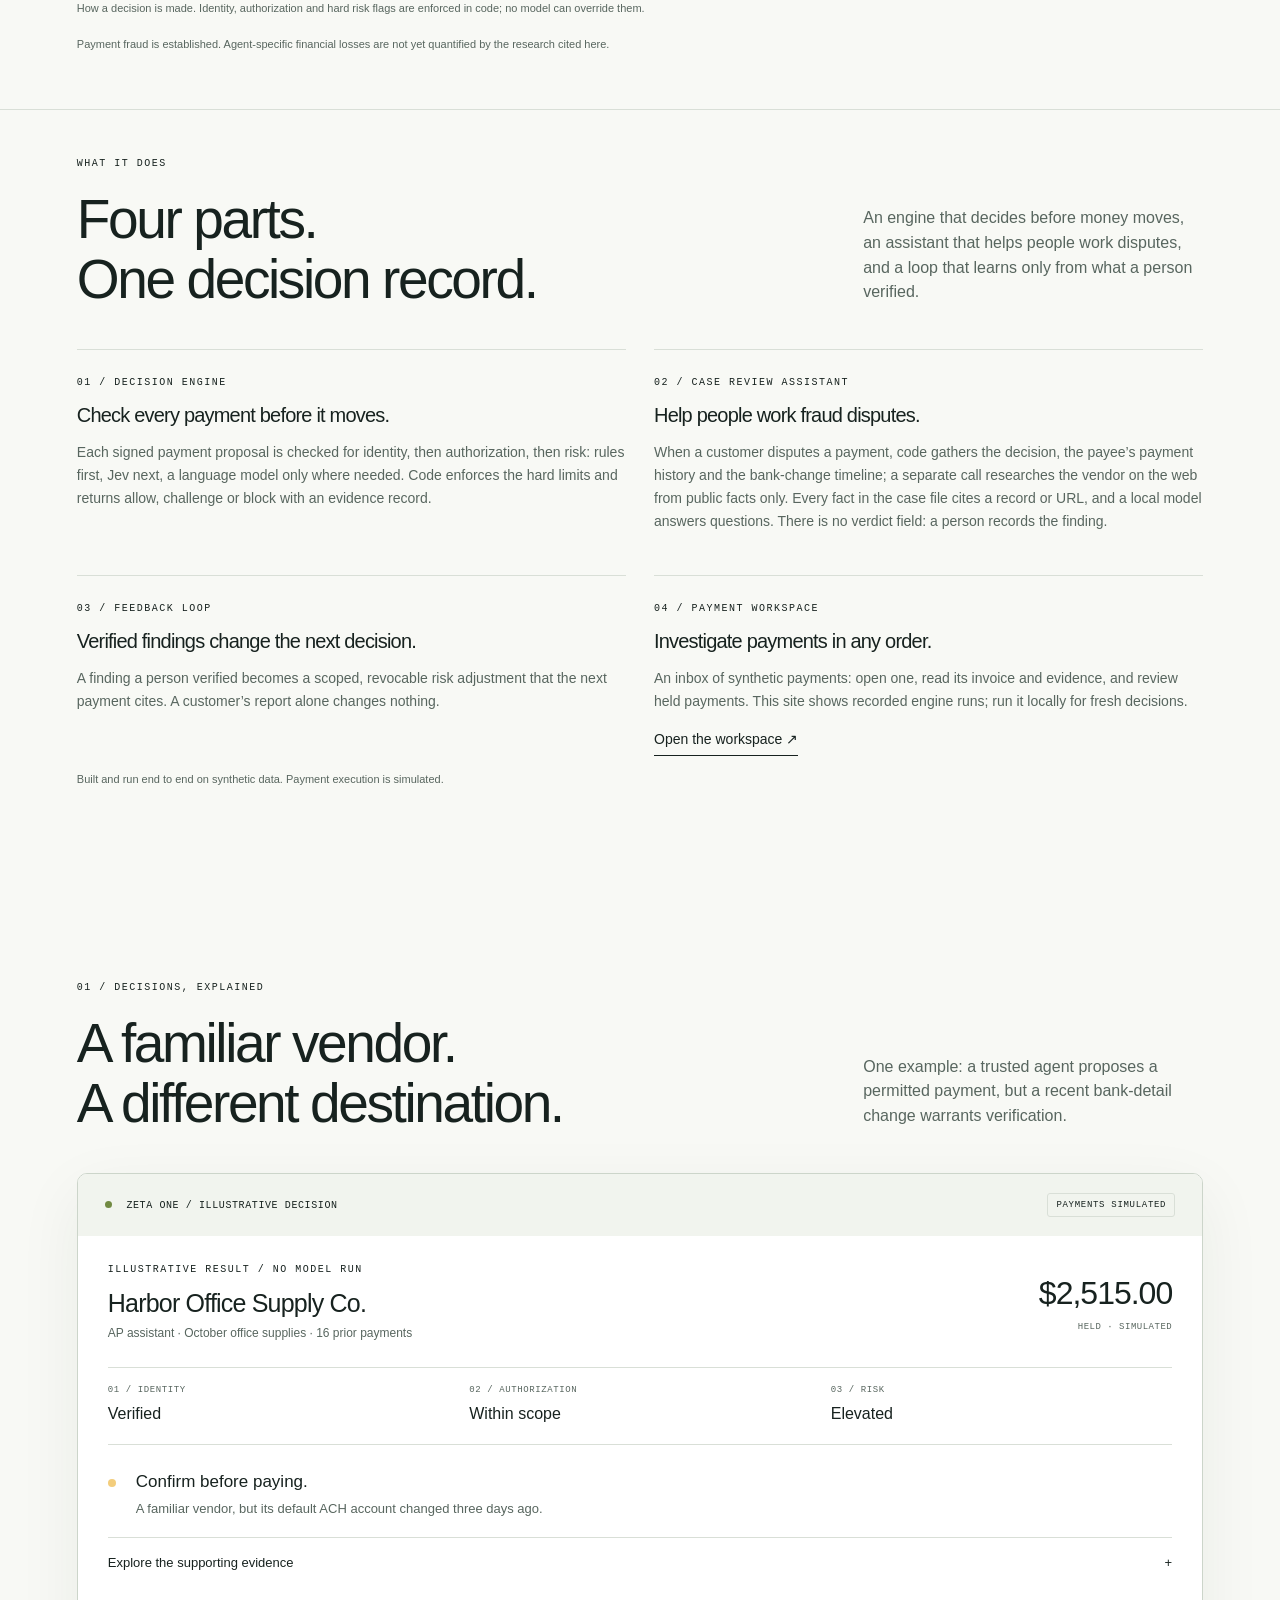
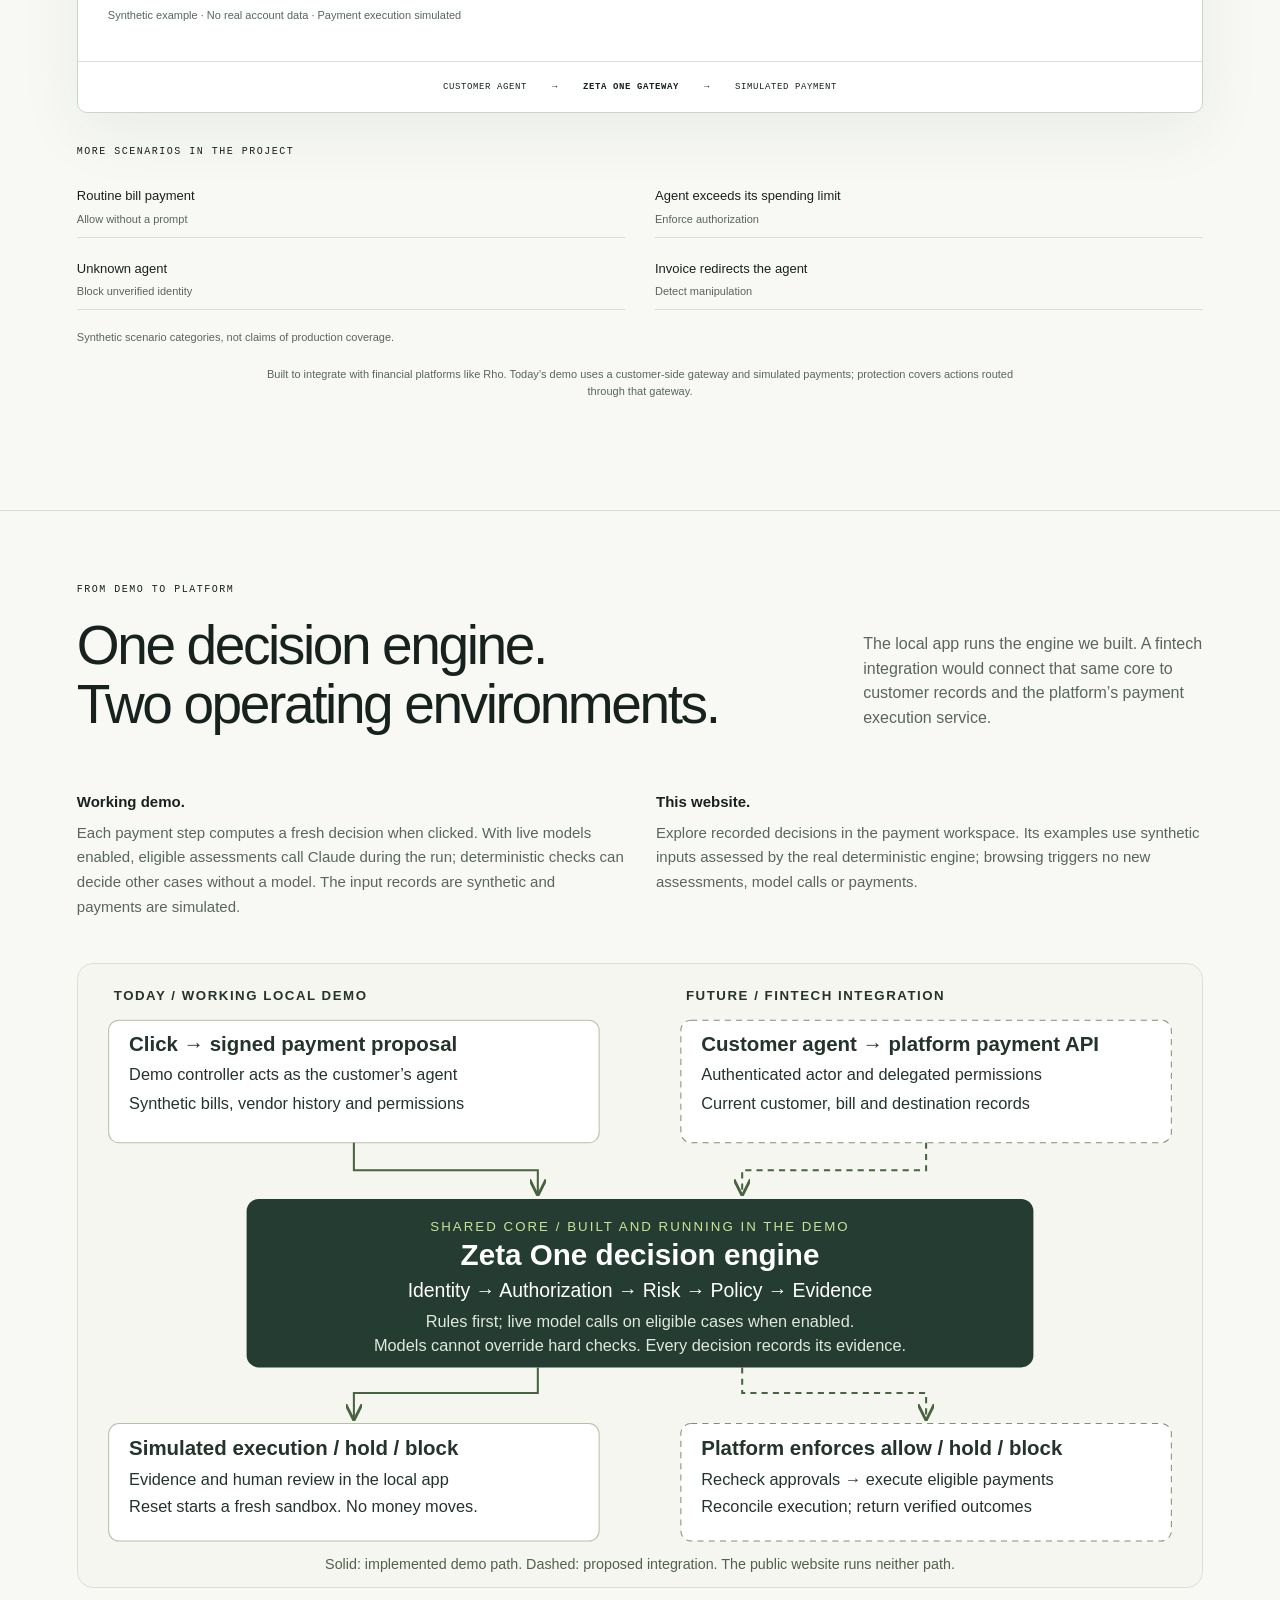
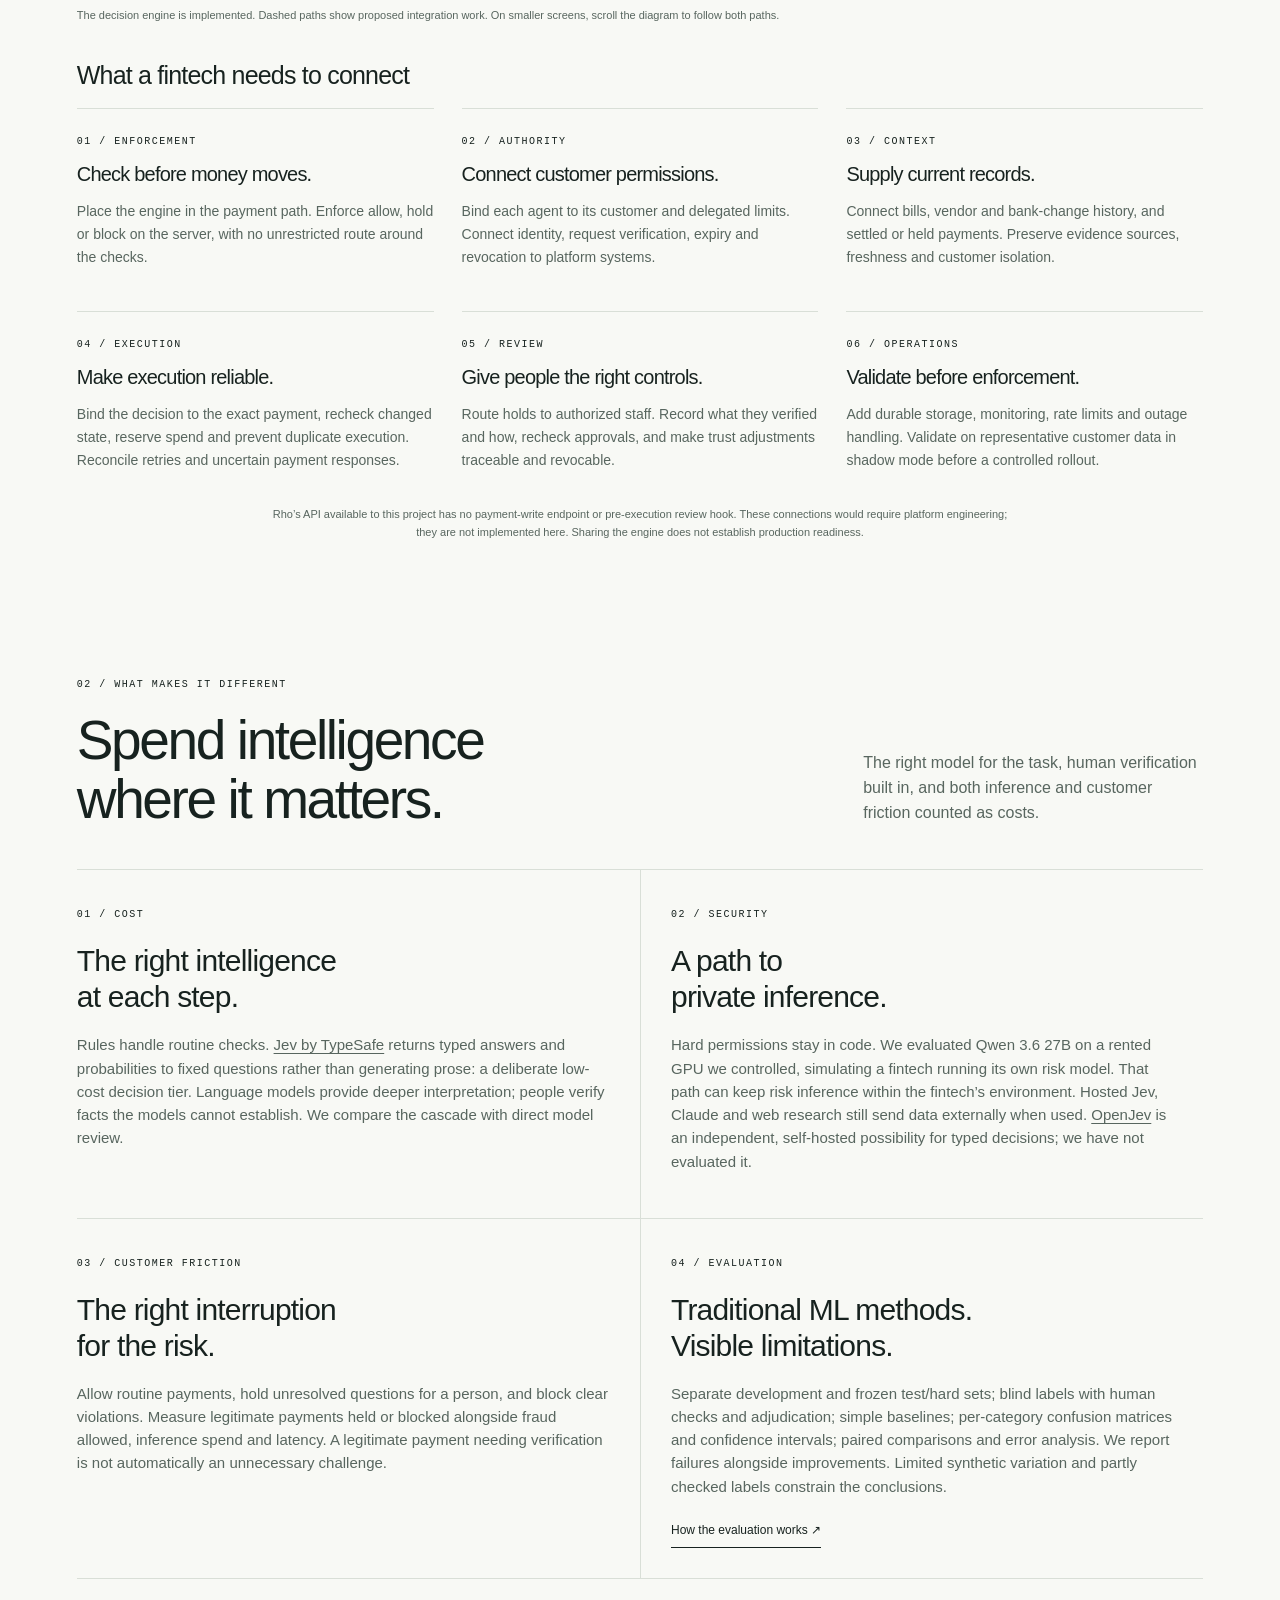
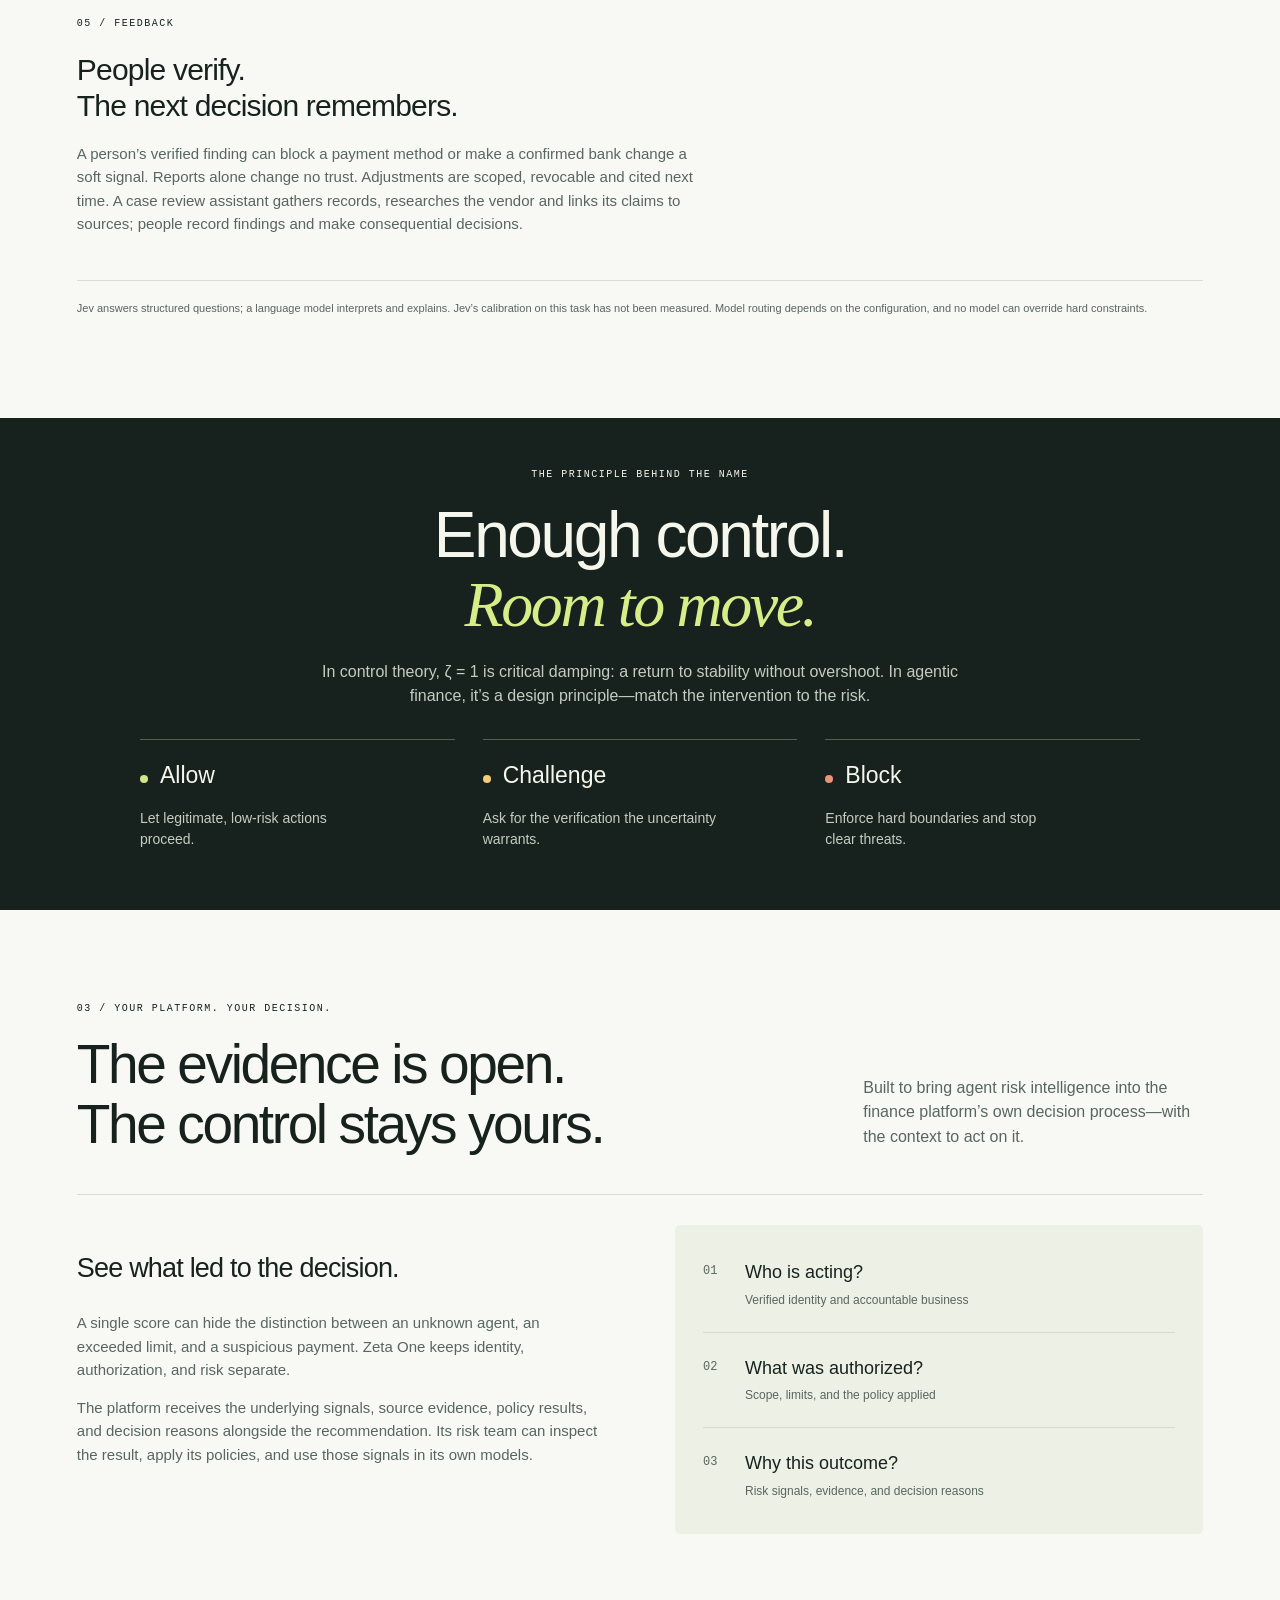
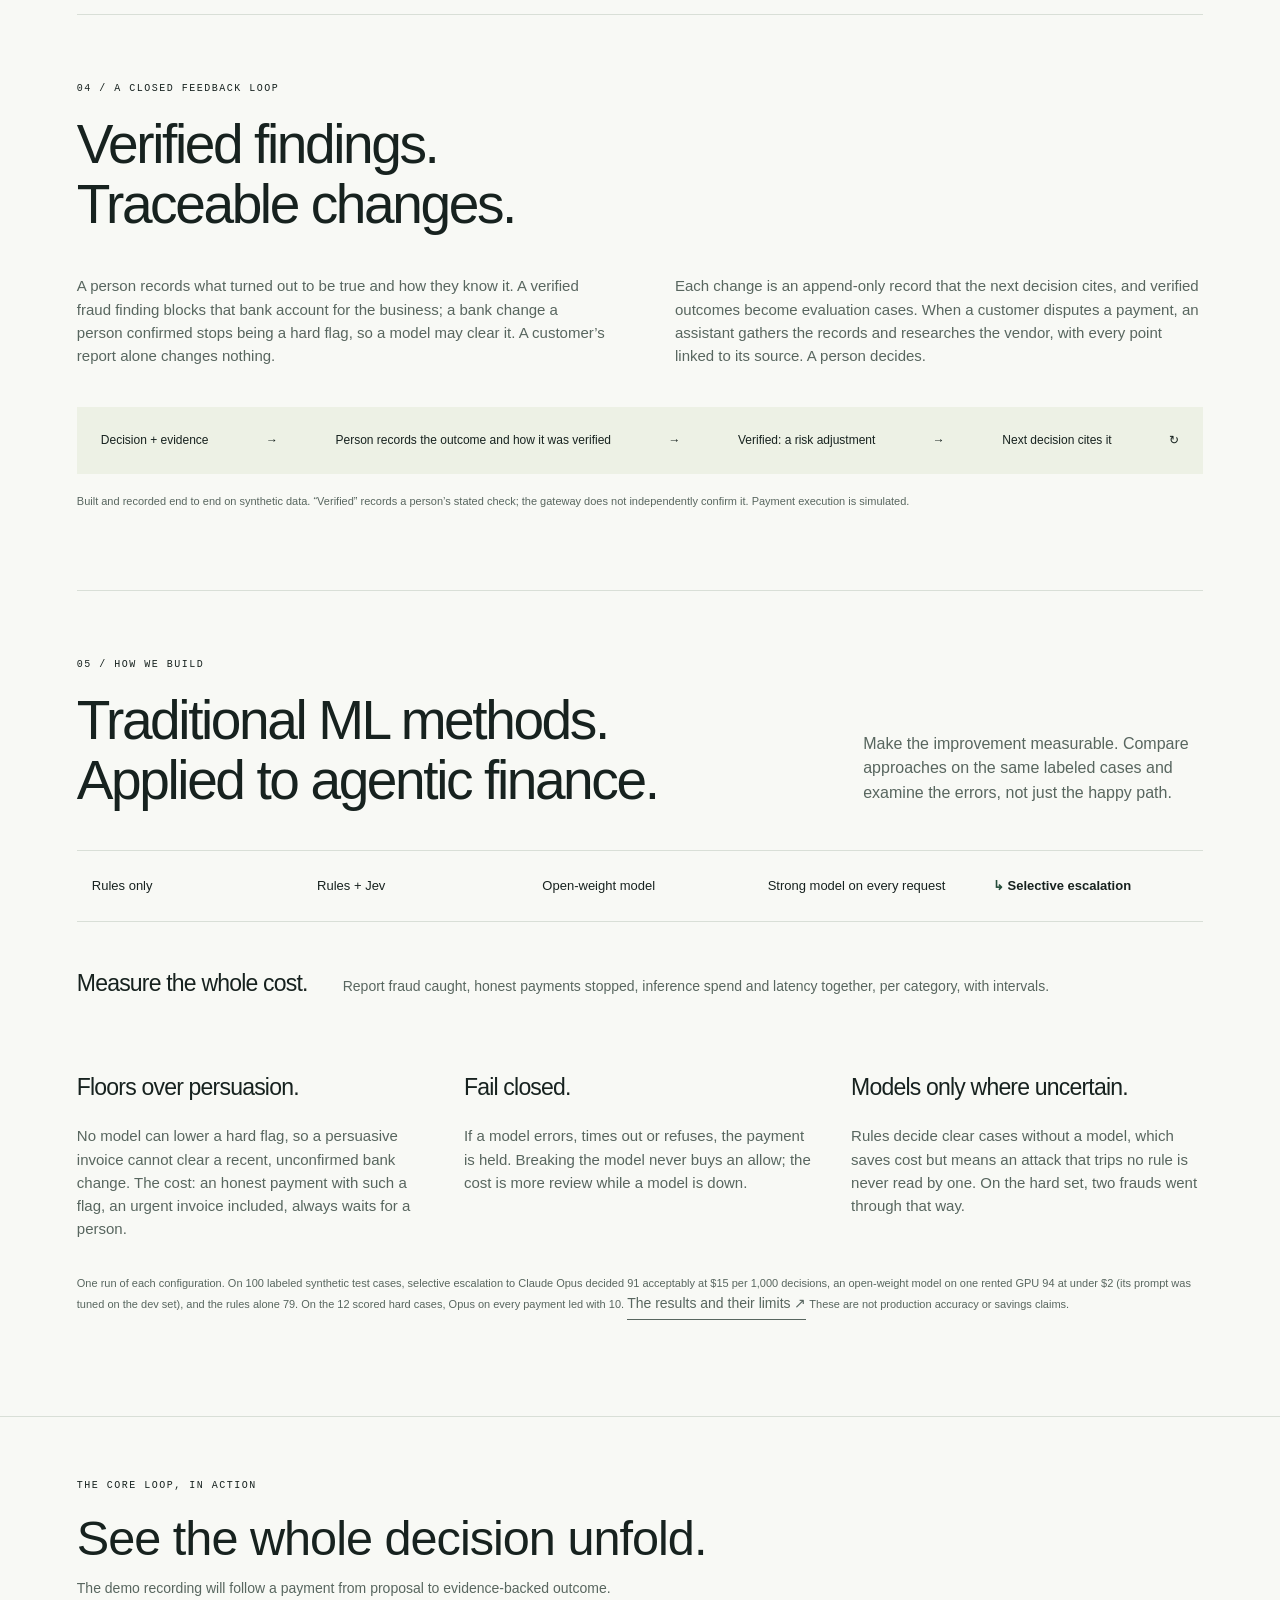
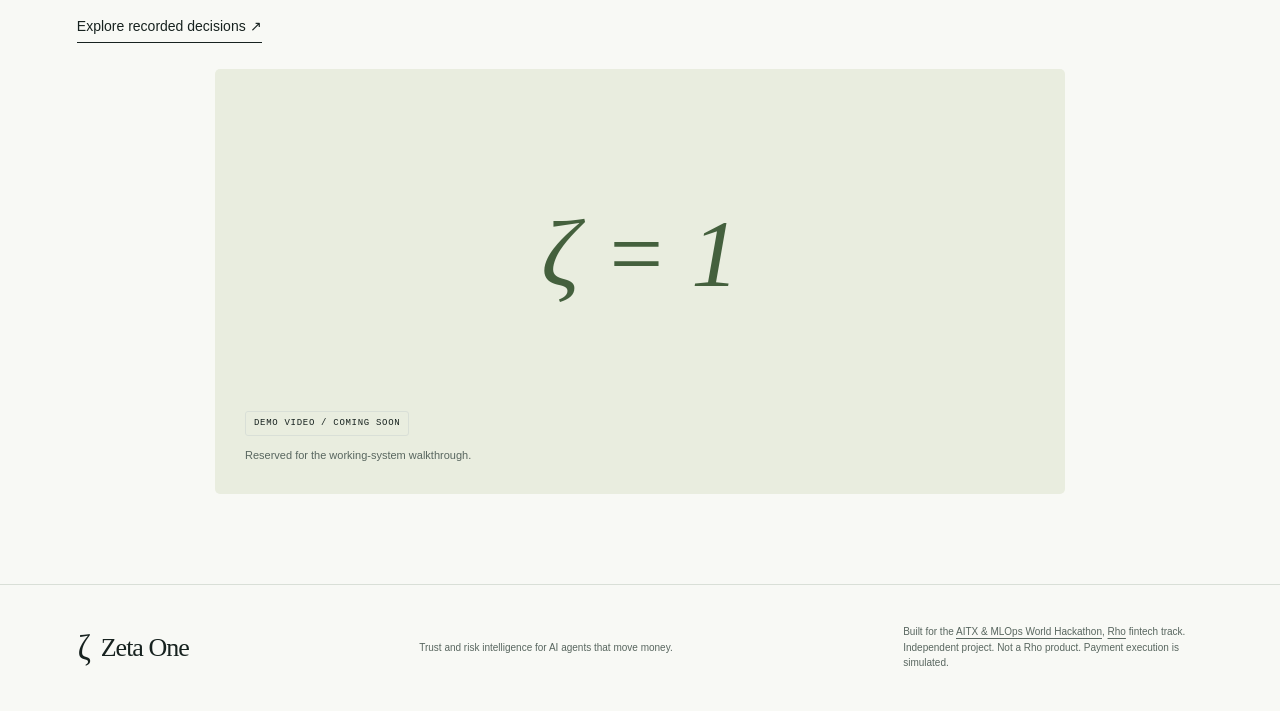
==== commit dcfb8c2b: "Add a Features section to the README and the site, and keep the two in step Both now list the decisi" ====
--- a/site/index.html
+++ b/site/index.html
@@ -9,7 +9,7 @@
 </head>
 <body>
 <a class="skip" href="#main">Skip to content</a>
-<header><a class="brand" href="#" aria-label="Zeta One home"><span class="mark">ζ</span> Zeta One<span class="brand-note">AGENT TRUST & RISK</span></a><nav aria-label="Main navigation"><a href="#approach">The approach</a><a href="#proof">The evidence</a><a href="./evaluation.html">How it is evaluated</a><a class="nav-cta" href="./workspace/">See a decision <span>↗</span></a></nav></header>
+<header><a class="brand" href="#" aria-label="Zeta One home"><span class="mark">ζ</span> Zeta One<span class="brand-note">AGENT TRUST & RISK</span></a><nav aria-label="Main navigation"><a href="#features">Features</a><a href="#approach">The approach</a><a href="#proof">The evidence</a><a href="./evaluation.html">How it is evaluated</a><a class="nav-cta" href="./workspace/">See a decision <span>↗</span></a></nav></header>
 <main id="main">
 <section class="hero">
 <div class="eyebrow"><span class="dot"></span> BUILT FOR THE NEXT ACTOR IN FINANCE</div>
@@ -37,6 +37,13 @@
 </figure>
 <p class="fine">Payment fraud is established. Agent-specific financial losses are not yet quantified by the research cited here.</p>
 </section>
+<section class="approach features" id="features"><div class="section-top"><div><div class="eyebrow">WHAT IT DOES</div><h2>Four parts.<br>One decision record.</h2></div><p>An engine that decides before money moves, an assistant that helps people work disputes, and a loop that learns only from what a person verified.</p></div>
+<div class="integration-requirements">
+<article><span class="eyebrow">01 / DECISION ENGINE</span><h3>Check every payment before it moves.</h3><p>Each signed payment proposal is checked for identity, then authorization, then risk: rules first, Jev next, a language model only where needed. Code enforces the hard limits and returns allow, challenge or block with an evidence record.</p></article>
+<article><span class="eyebrow">02 / CASE REVIEW ASSISTANT</span><h3>Help people work fraud disputes.</h3><p>When a customer disputes a payment, code gathers the decision, the payee’s payment history and the bank-change timeline; a separate call researches the vendor on the web from public facts only. Every fact in the case file cites a record or URL, and a local model answers questions. There is no verdict field: a person records the finding.</p></article>
+<article><span class="eyebrow">03 / FEEDBACK LOOP</span><h3>Verified findings change the next decision.</h3><p>A finding a person verified becomes a scoped, revocable risk adjustment that the next payment cites. A customer’s report alone changes nothing.</p></article>
+<article><span class="eyebrow">04 / PAYMENT WORKSPACE</span><h3>Investigate payments in any order.</h3><p>An inbox of synthetic payments: open one, read its invoice and evidence, and review held payments. This site shows recorded engine runs; run it locally for fresh decisions.</p><a class="text-link" href="./workspace/">Open the workspace ↗</a></article>
+</div><p class="fine">Built and run end to end on synthetic data. Payment execution is simulated.</p></section>
 <section class="demo-section" id="demo">
 <div class="section-top"><div><div class="eyebrow">01 / DECISIONS, EXPLAINED</div><h2>A familiar vendor.<br>A different destination.</h2></div><p>One example: a trusted agent proposes a permitted payment, but a recent bank-detail change warrants verification.</p></div>
 <div class="console">
@@ -84,5 +91,5 @@
 <div class="evaluation-section"><div class="section-top"><div><div class="eyebrow">05 / HOW WE BUILD</div><h2>Traditional ML methods.<br>Applied to agentic finance.</h2></div><p>Make the improvement measurable. Compare approaches on the same labeled cases and examine the errors, not just the happy path.</p></div><div class="comparison"><span>Rules only</span><span>Rules + Jev</span><span>Open-weight model</span><span>Strong model on every request</span><span class="selected">Selective escalation</span></div><div class="eval-summary"><h3>Measure the whole cost.</h3><p>Report fraud caught, honest payments stopped, inference spend and latency together, per category, with intervals.</p></div><div class="eval-principles" aria-label="Trade-offs we chose"><div><h3>Floors over persuasion.</h3><p>No model can lower a hard flag, so a persuasive invoice cannot clear a recent, unconfirmed bank change. The cost: an honest payment with such a flag, an urgent invoice included, always waits for a person.</p></div><div><h3>Fail closed.</h3><p>If a model errors, times out or refuses, the payment is held. Breaking the model never buys an allow; the cost is more review while a model is down.</p></div><div><h3>Models only where uncertain.</h3><p>Rules decide clear cases without a model, which saves cost but means an attack that trips no rule is never read by one. On the hard set, two frauds went through that way.</p></div></div><p class="fine">One run of each configuration. On 100 labeled synthetic test cases, selective escalation to Claude Opus decided 91 acceptably at $15 per 1,000 decisions, an open-weight model on one rented GPU 94 at under $2 (its prompt was tuned on the dev set), and the rules alone 79. On the 12 scored hard cases, Opus on every payment led with 10. <a class="text-link" href="./evaluation.html#results">The results and their limits ↗</a> These are not production accuracy or savings claims.</p></div>
 </section>
 <section class="film" id="film"><div><div class="eyebrow">THE CORE LOOP, IN ACTION</div><h2>See the whole decision unfold.</h2><p>The demo recording will follow a payment from proposal to evidence-backed outcome.</p><a class="text-link" href="./workspace/">Explore recorded decisions ↗</a></div><div class="video-placeholder"><span class="film-mark">ζ = 1</span><div><span class="label">DEMO VIDEO / COMING SOON</span><p>Reserved for the working-system walkthrough.</p></div></div></section>
-</main><footer><a class="brand" href="#"><span class="mark">ζ</span> Zeta One</a><p>Trust and risk intelligence for AI agents that move money.</p><div>Built for the <a class="inline-link" href="https://luma.com/aitx-mlops-techweek-hack">AITX &amp; MLOps World Hackathon</a>, <a class="inline-link" href="https://www.rho.co/">Rho</a> fintech track.<br>Independent project. Not a Rho product. Payment execution is simulated.</div></footer>
+</main><footer><a class="brand" href="#"><span class="mark">ζ</span> Zeta One</a><p>Trust and risk intelligence for AI agents that move money.</p><div>Built for the <a class="inline-link" href="https://common-scooter-829.notion.site/AITX-MLOps-World-Community-Hackathon-Austin-Tech-Week-4021e636288e81e08278fd9a977d7639">AITX &amp; MLOps World Hackathon</a>, <a class="inline-link" href="https://www.rho.co/">Rho</a> fintech track.<br>Independent project. Not a Rho product. Payment execution is simulated.</div></footer>
 </body></html>
--- a/site/styles.css
+++ b/site/styles.css
@@ -244,3 +244,5 @@
 .difference-grid p{font-size:15px;color:var(--muted);max-width:76ch}
 .difference-grid .text-link{font-size:12px;display:inline-block}
 @media(max-width:800px){.difference-grid{grid-template-columns:1fr}.difference-grid article,.difference-grid article:nth-child(even){padding:25px 0;border-left:0}.difference-grid h3 br{display:none}}
+.features .integration-requirements{grid-template-columns:repeat(2,minmax(0,1fr))}
+@media(max-width:800px){.features .integration-requirements{grid-template-columns:1fr}}
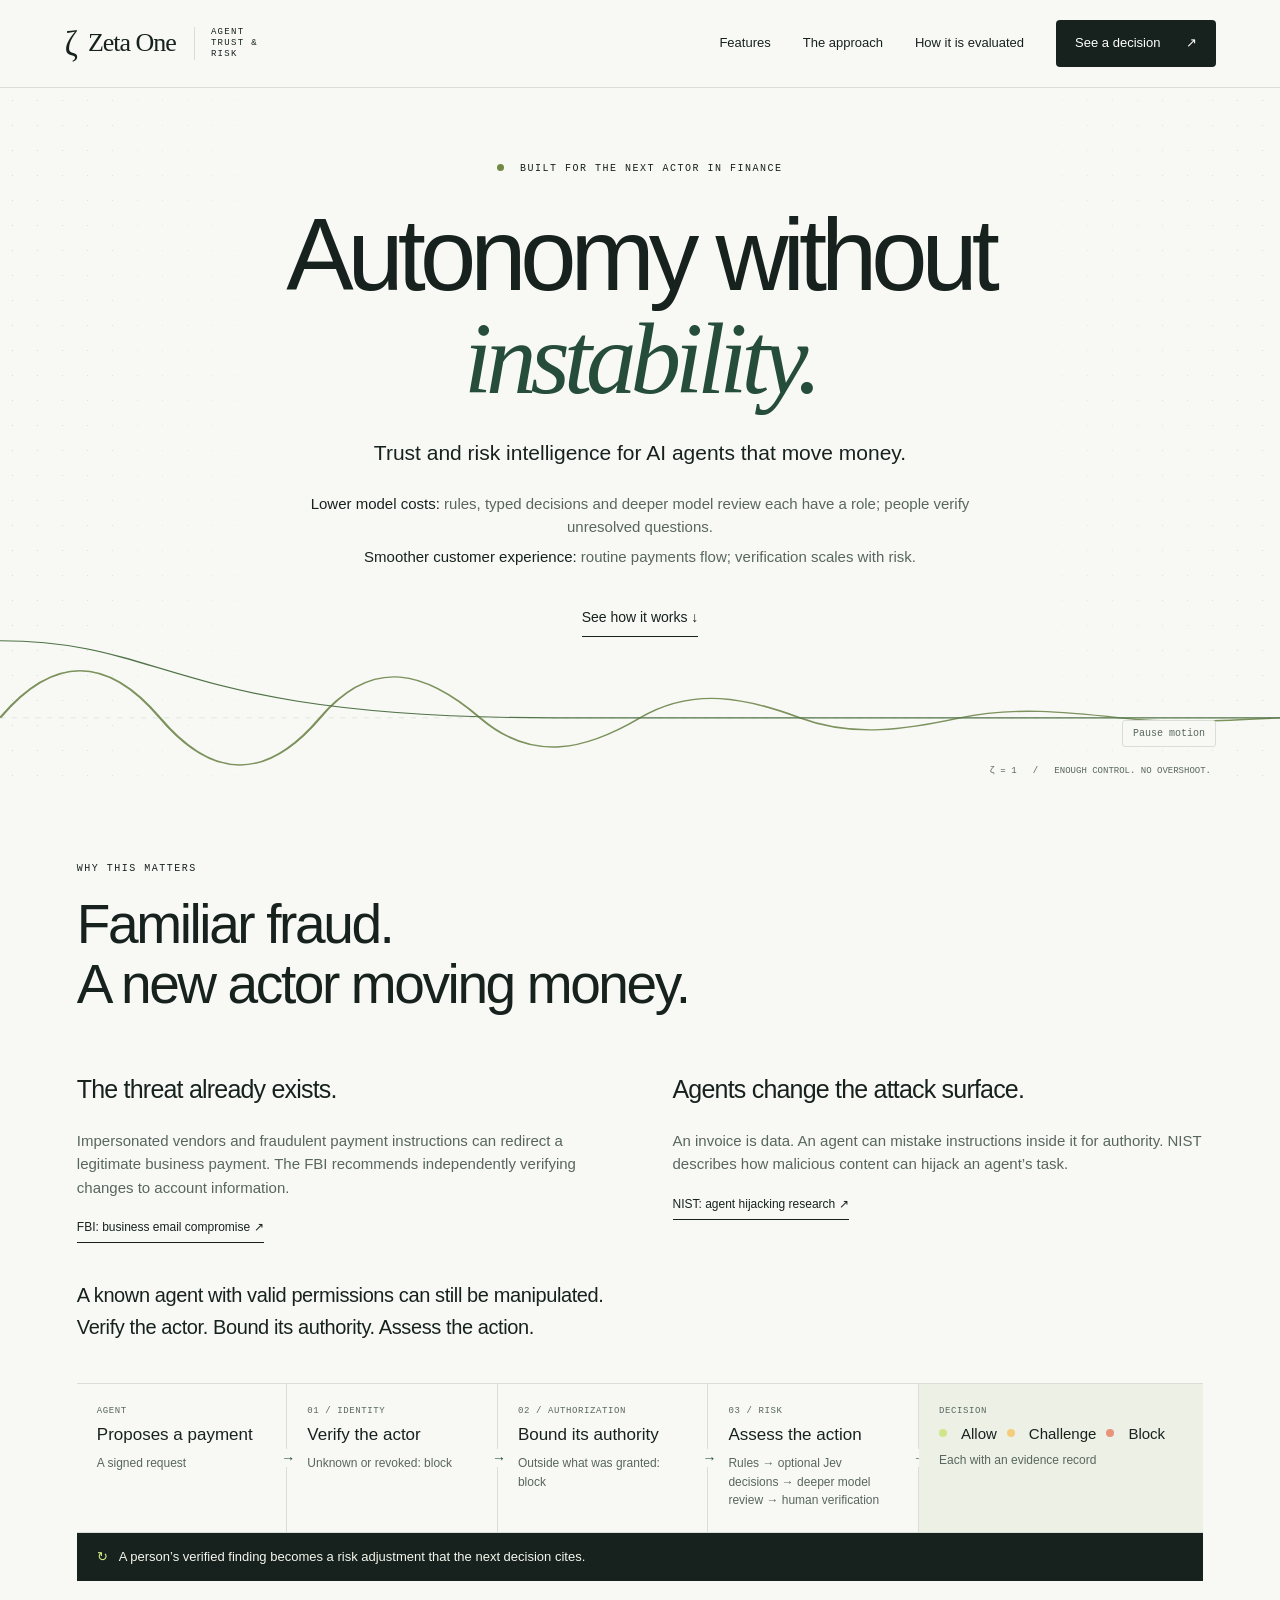
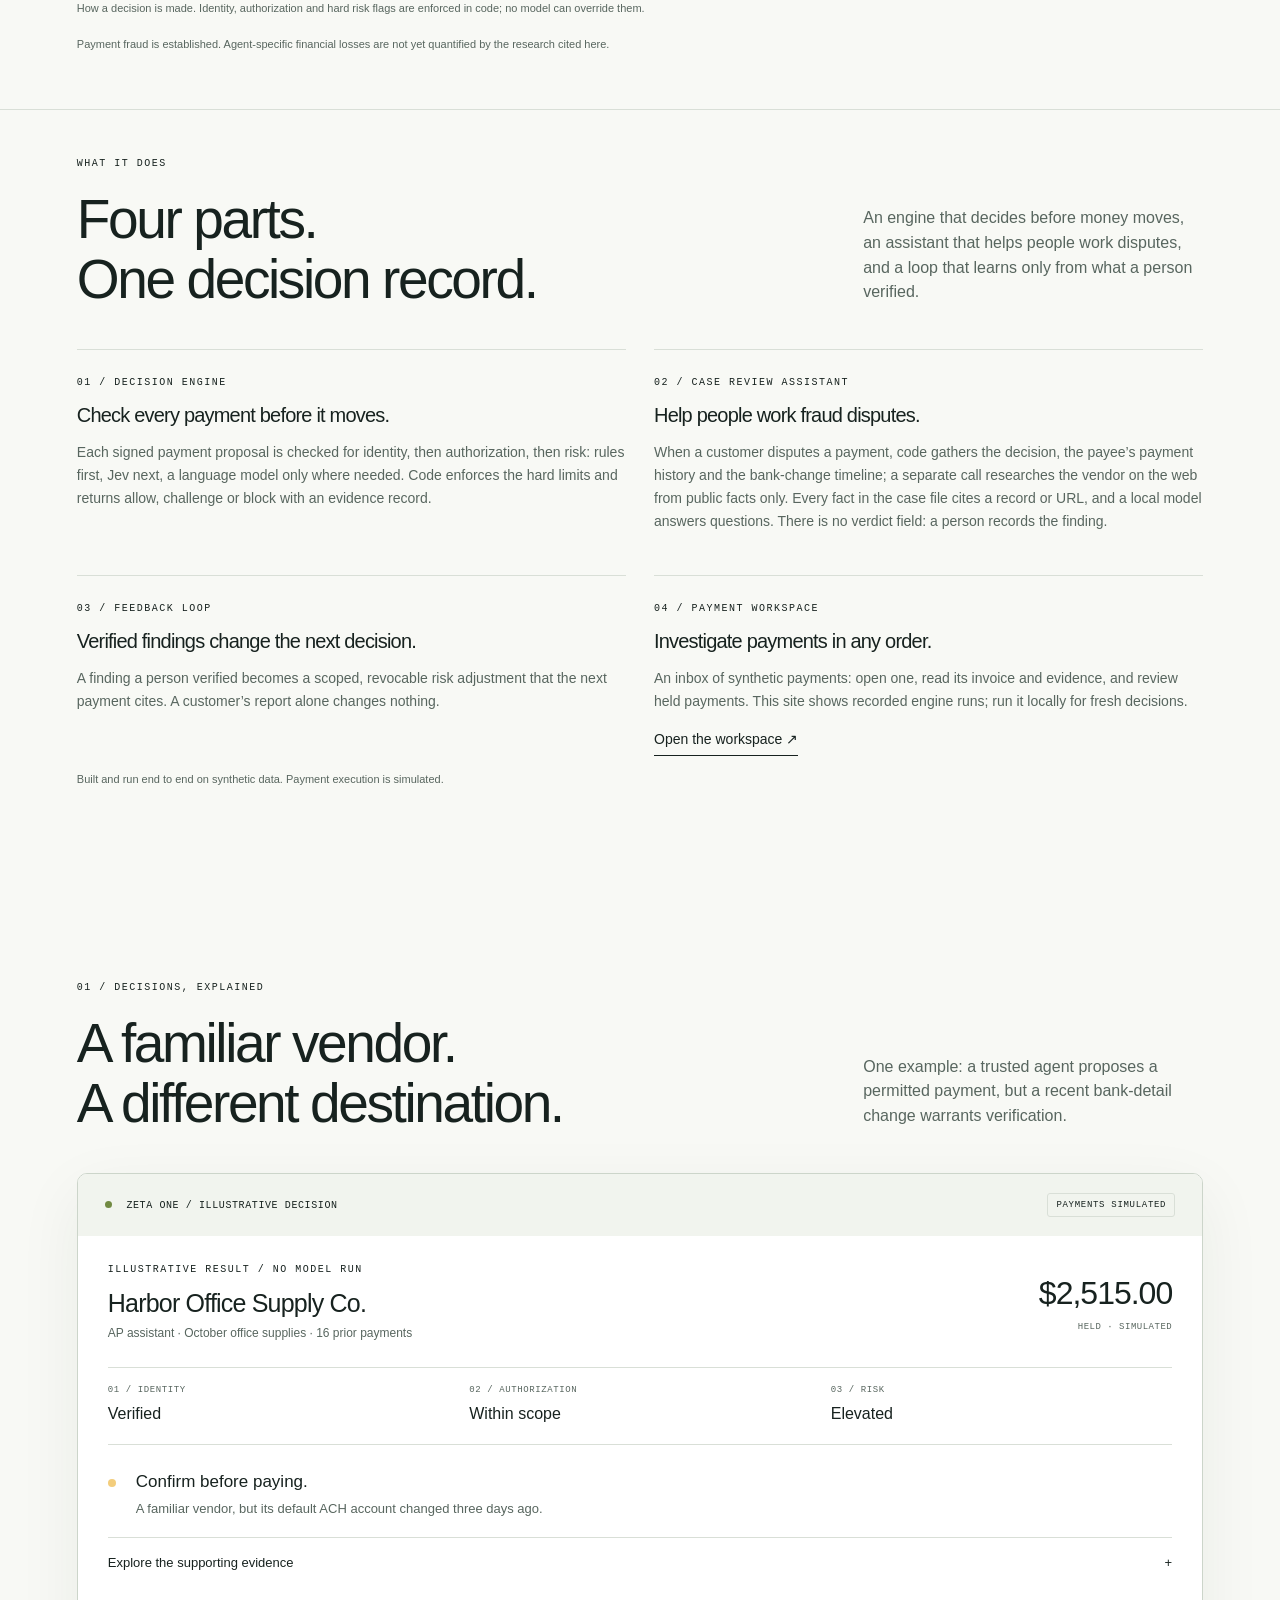
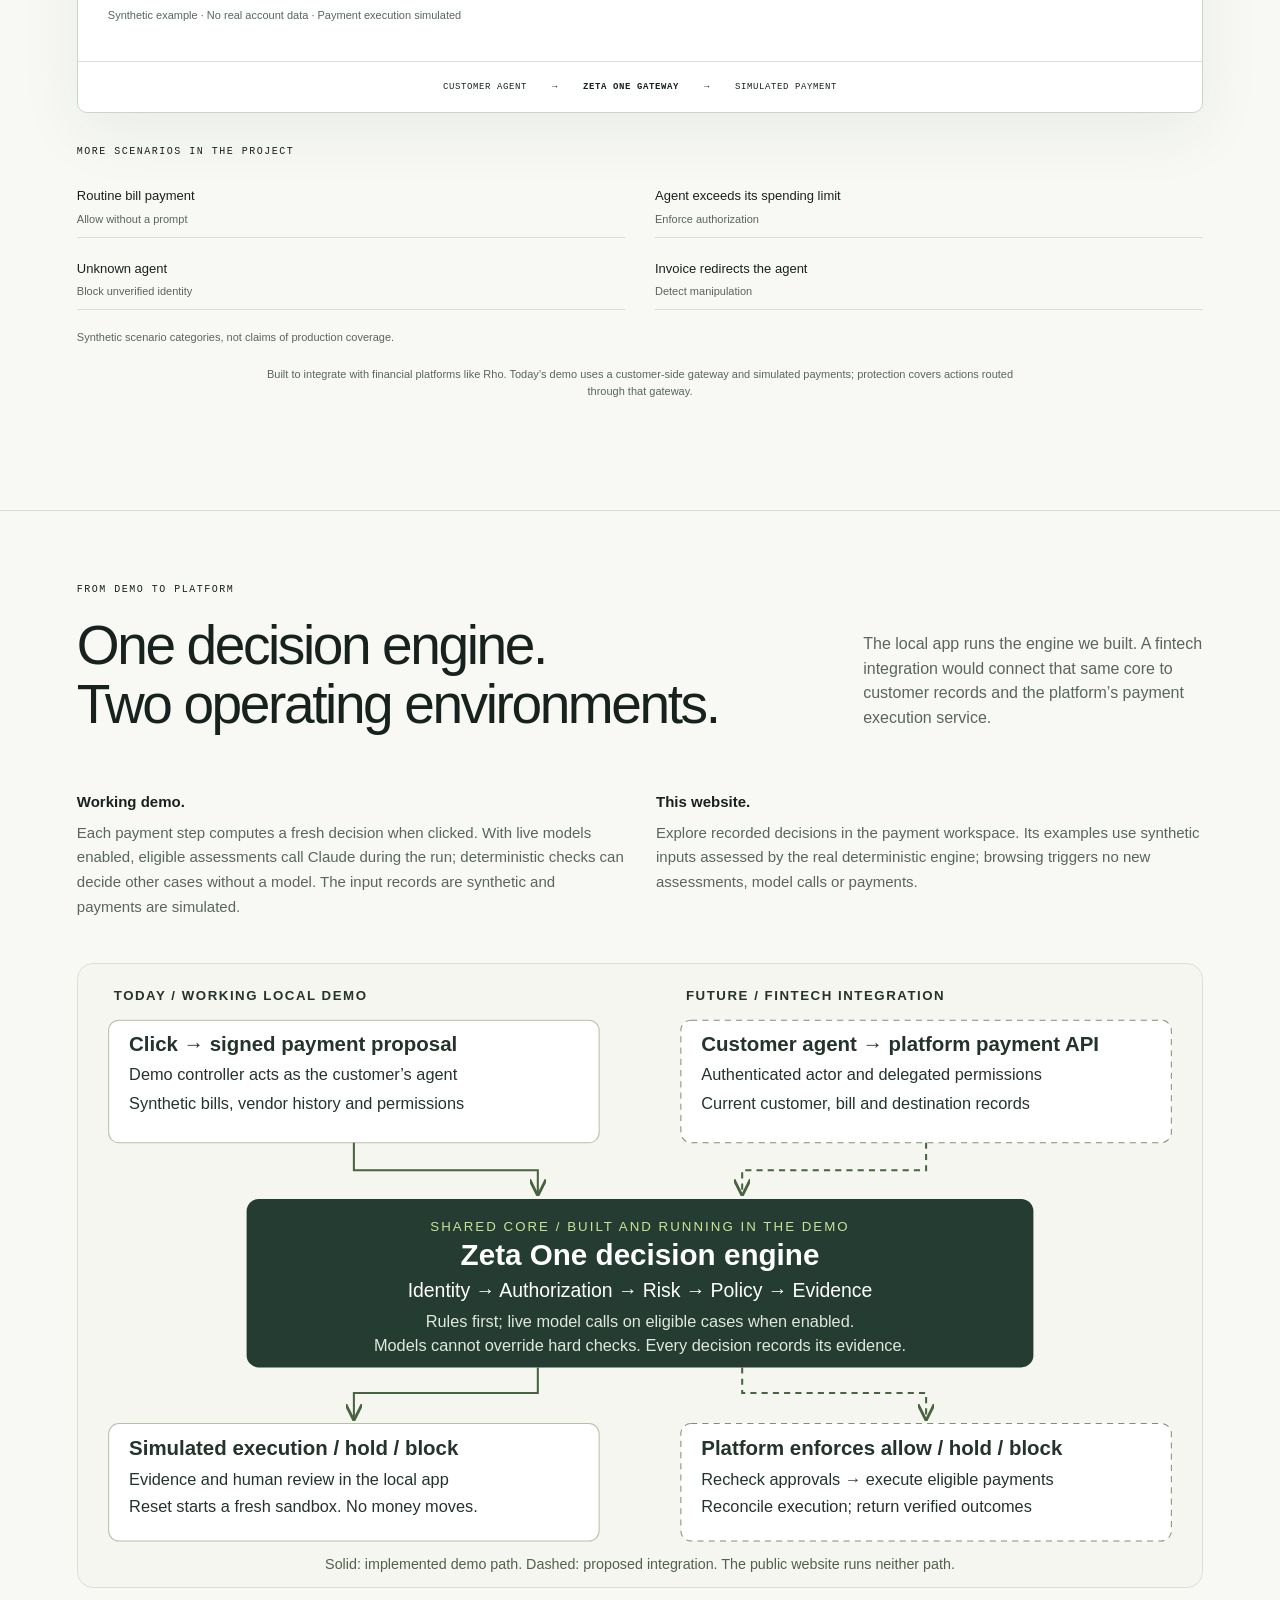
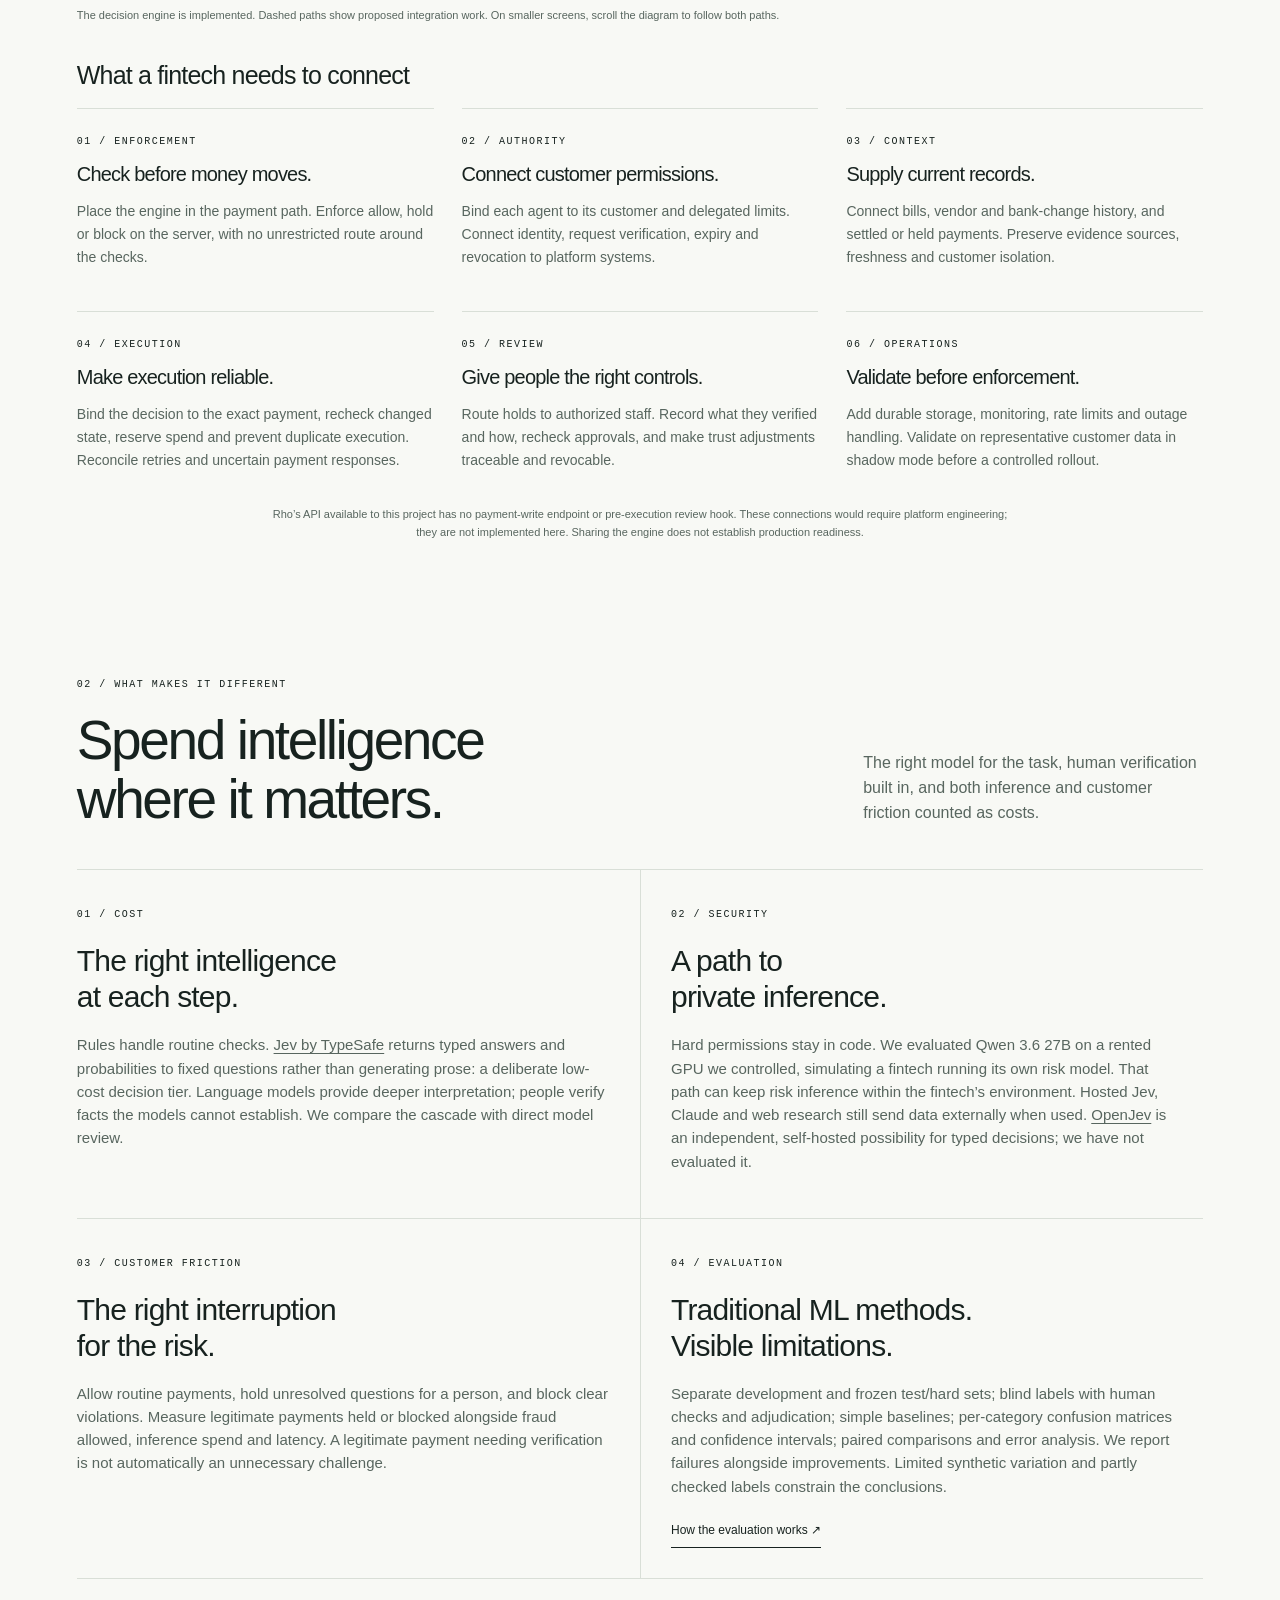
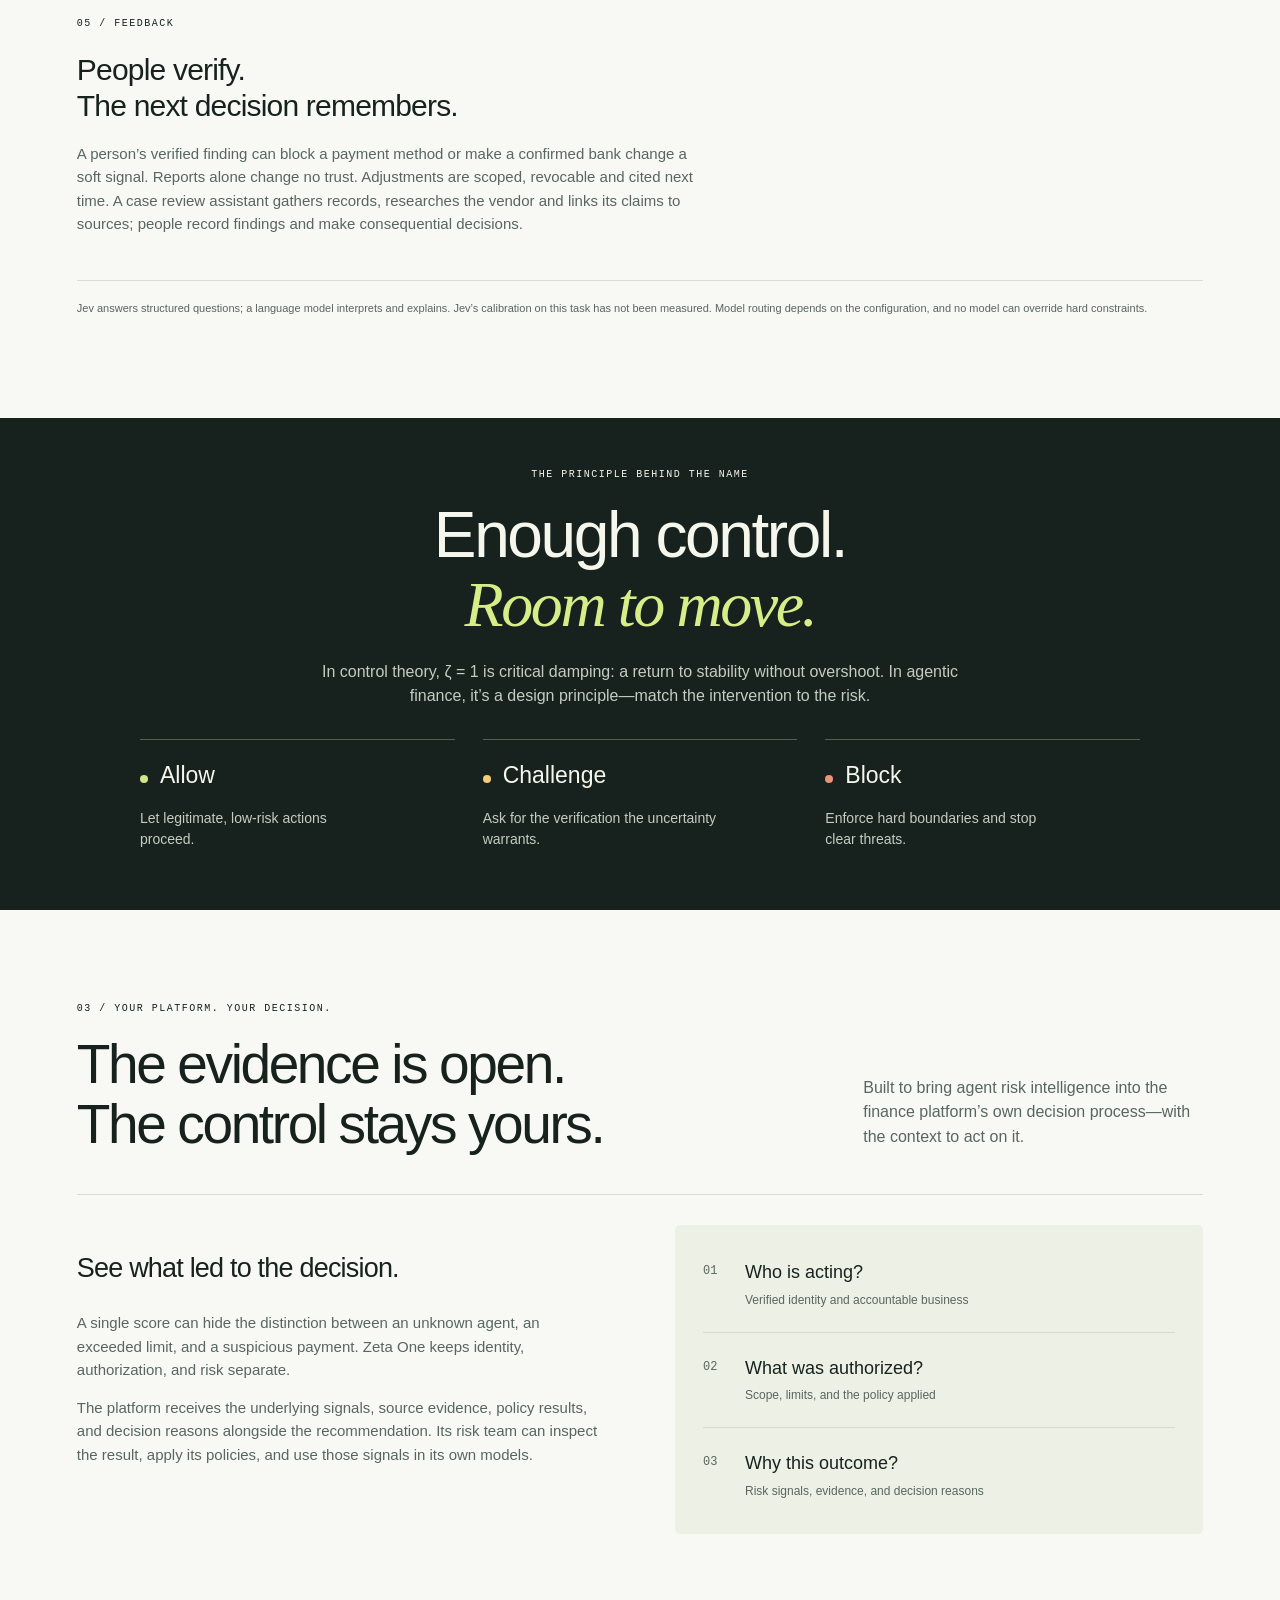
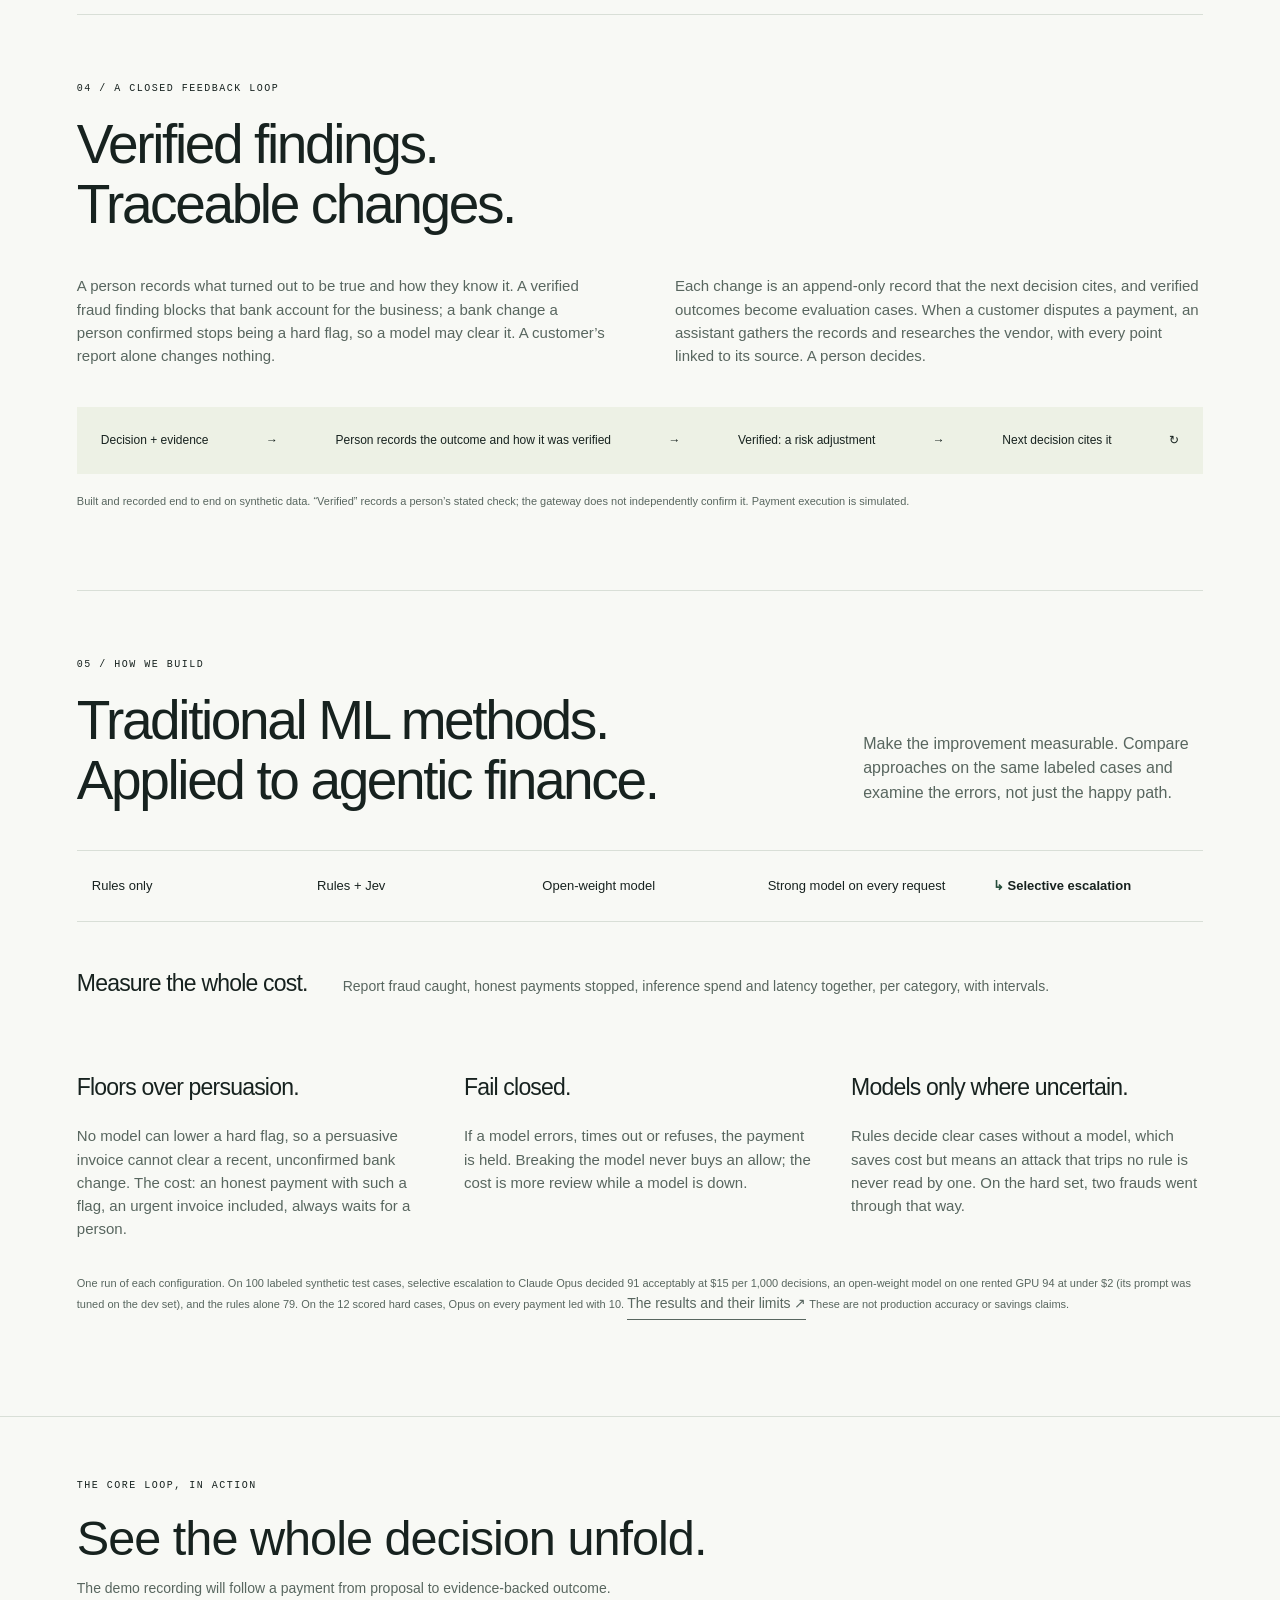
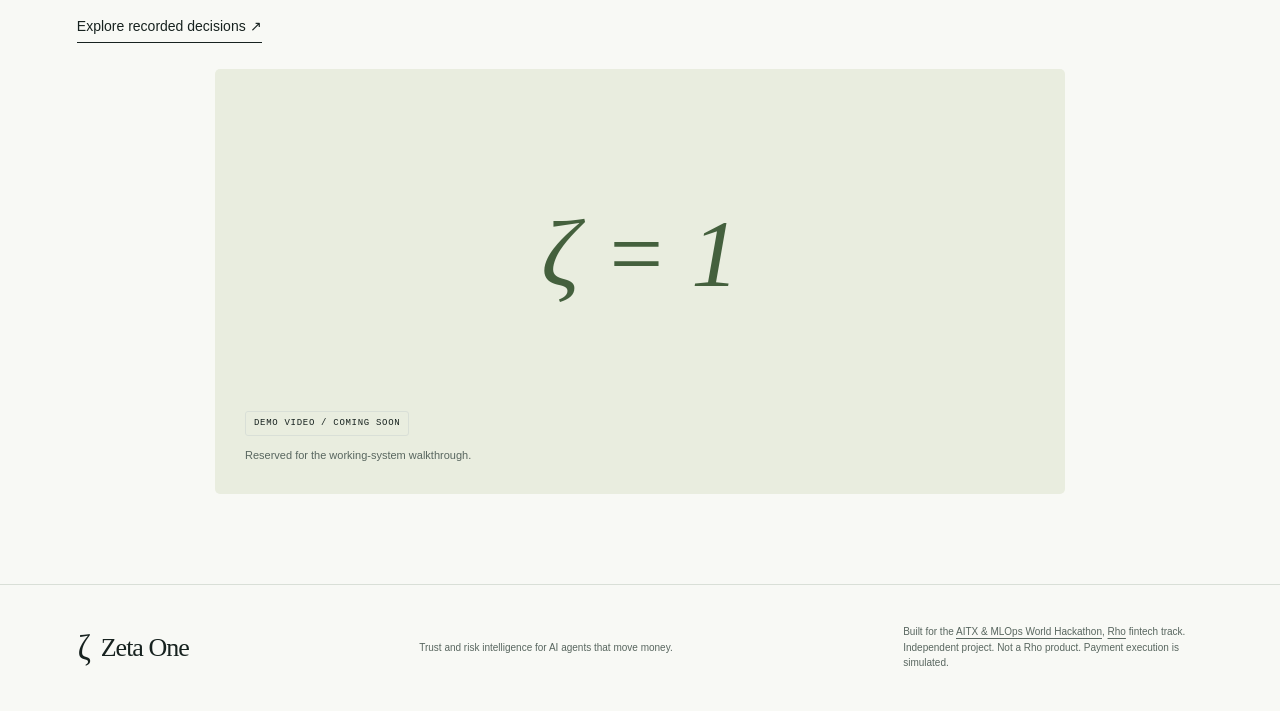
==== commit 71ad2b55: "Drop the evidence link from the site's top navigation Co-Authored-By: Claude Opus 5.5 <noreply@anthr" ====
--- a/site/index.html
+++ b/site/index.html
@@ -9,7 +9,7 @@
 </head>
 <body>
 <a class="skip" href="#main">Skip to content</a>
-<header><a class="brand" href="#" aria-label="Zeta One home"><span class="mark">ζ</span> Zeta One<span class="brand-note">AGENT TRUST & RISK</span></a><nav aria-label="Main navigation"><a href="#features">Features</a><a href="#approach">The approach</a><a href="#proof">The evidence</a><a href="./evaluation.html">How it is evaluated</a><a class="nav-cta" href="./workspace/">See a decision <span>↗</span></a></nav></header>
+<header><a class="brand" href="#" aria-label="Zeta One home"><span class="mark">ζ</span> Zeta One<span class="brand-note">AGENT TRUST & RISK</span></a><nav aria-label="Main navigation"><a href="#features">Features</a><a href="#approach">The approach</a><a href="./evaluation.html">How it is evaluated</a><a class="nav-cta" href="./workspace/">See a decision <span>↗</span></a></nav></header>
 <main id="main">
 <section class="hero">
 <div class="eyebrow"><span class="dot"></span> BUILT FOR THE NEXT ACTOR IN FINANCE</div>
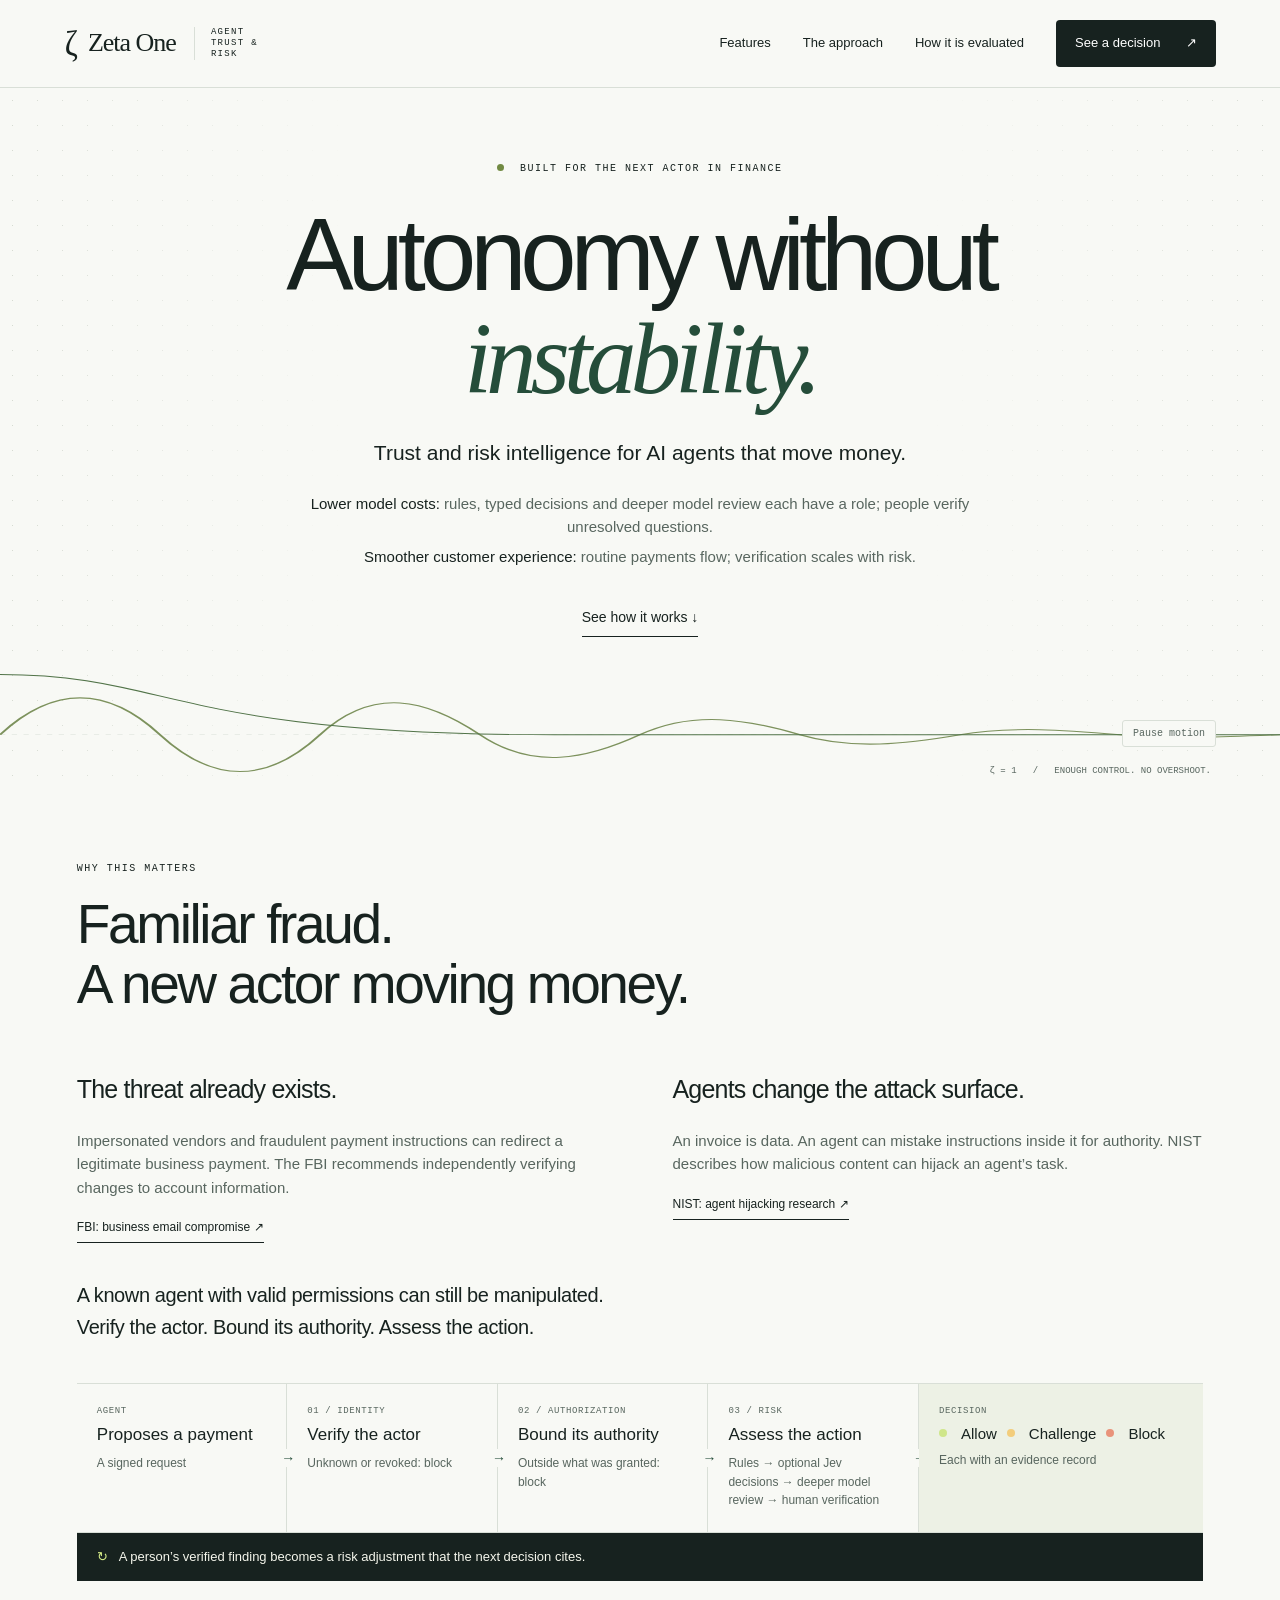
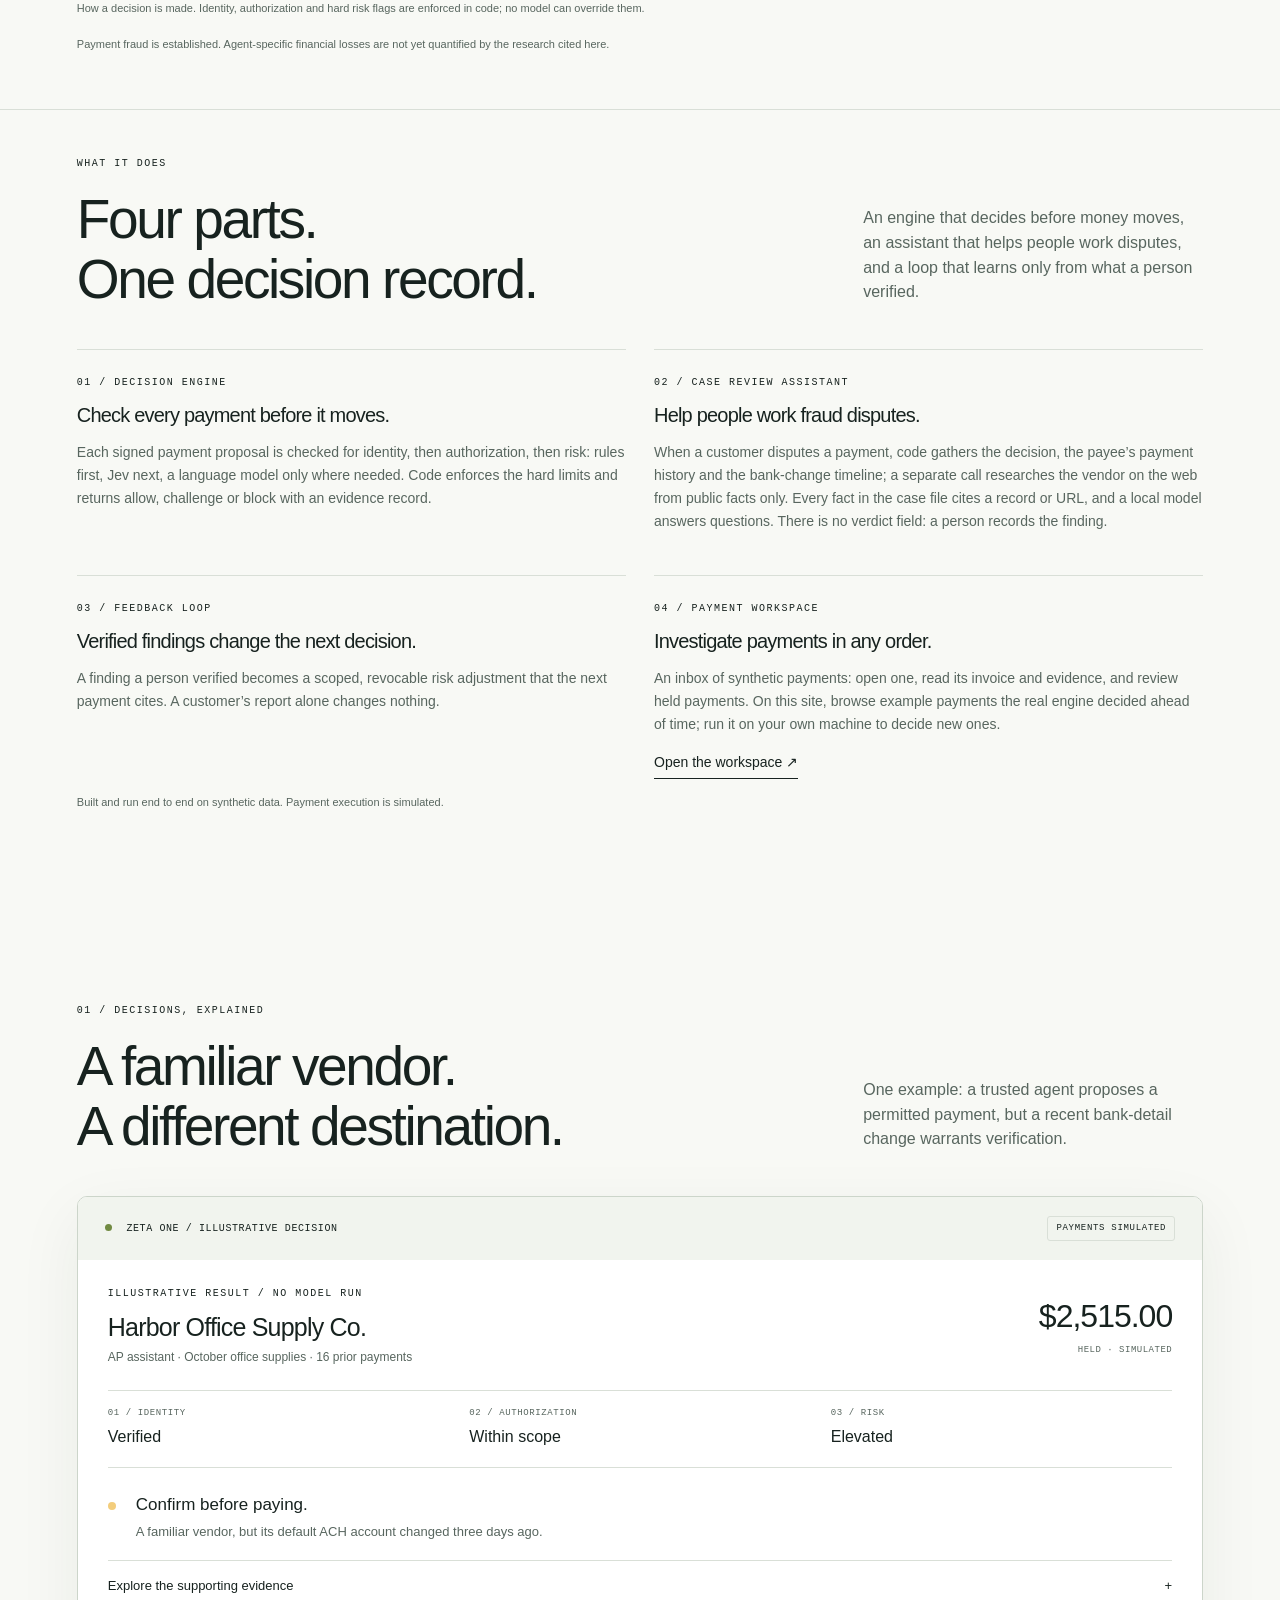
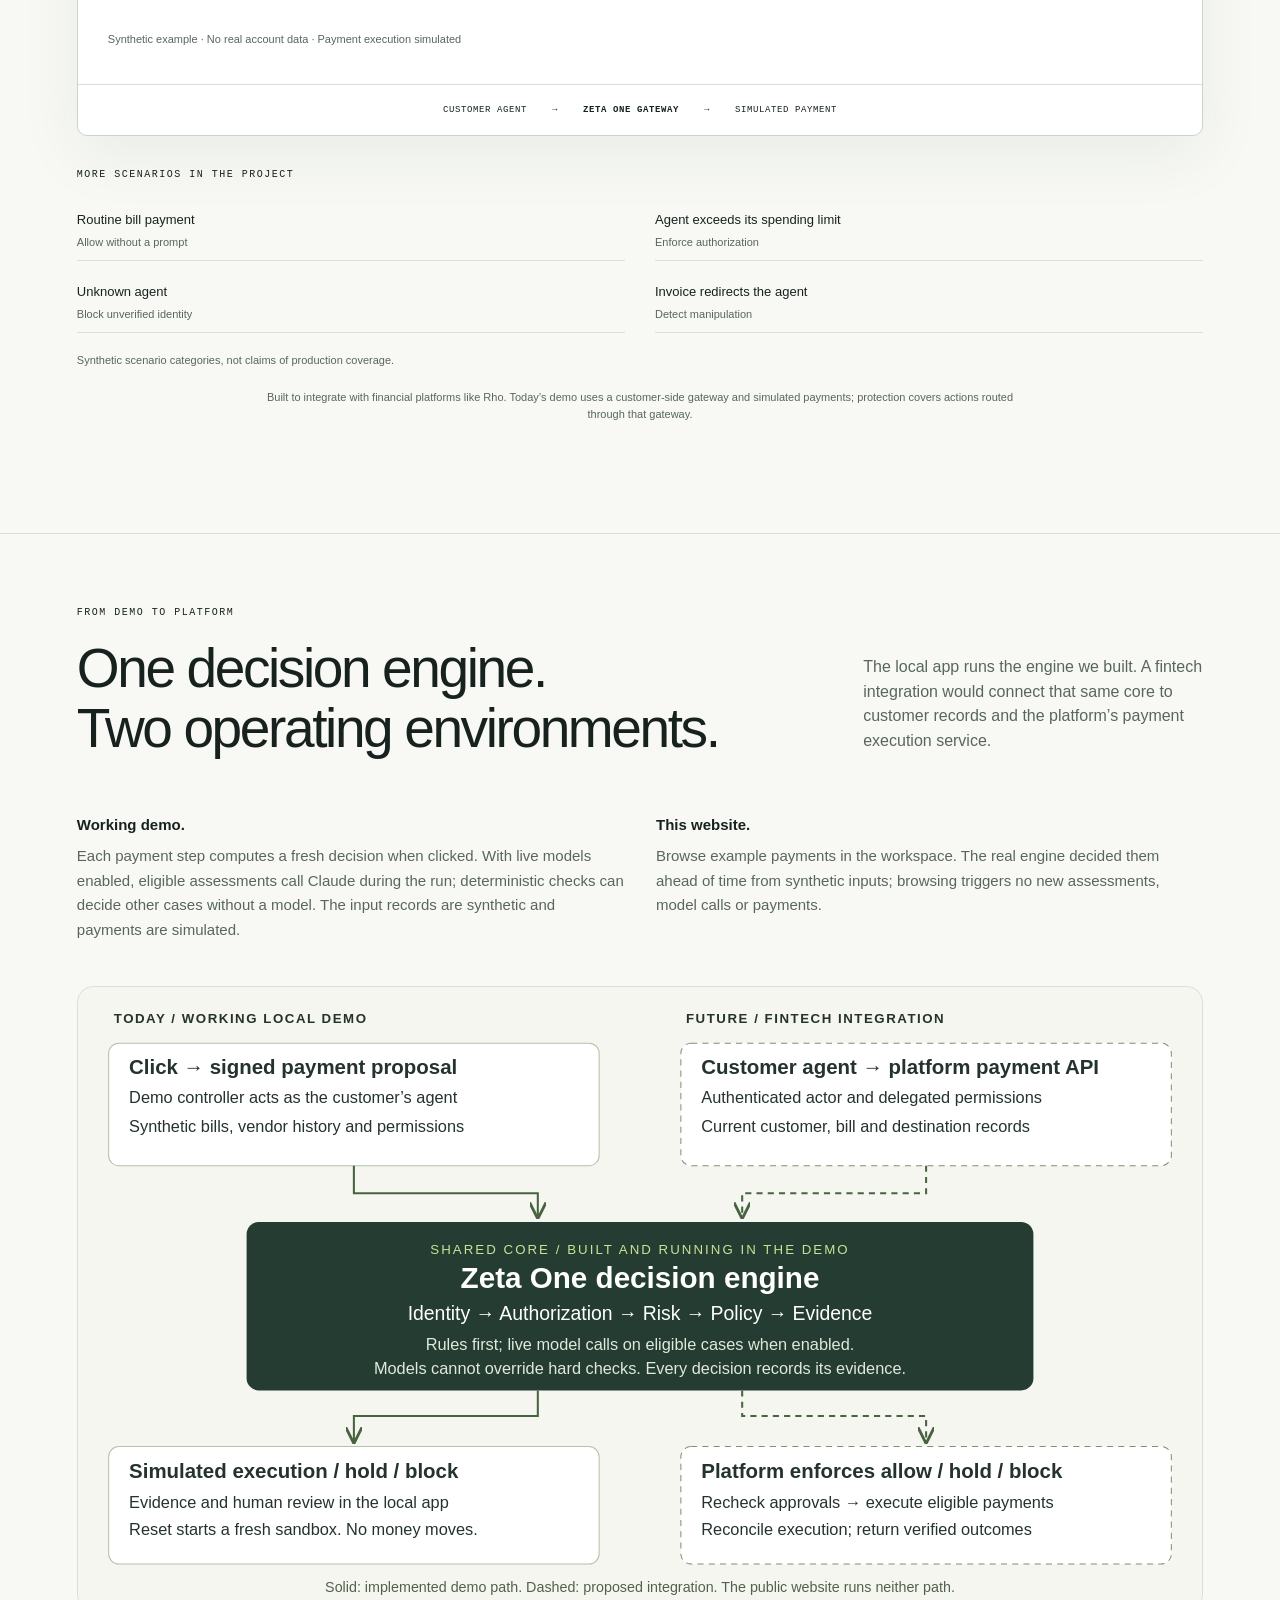
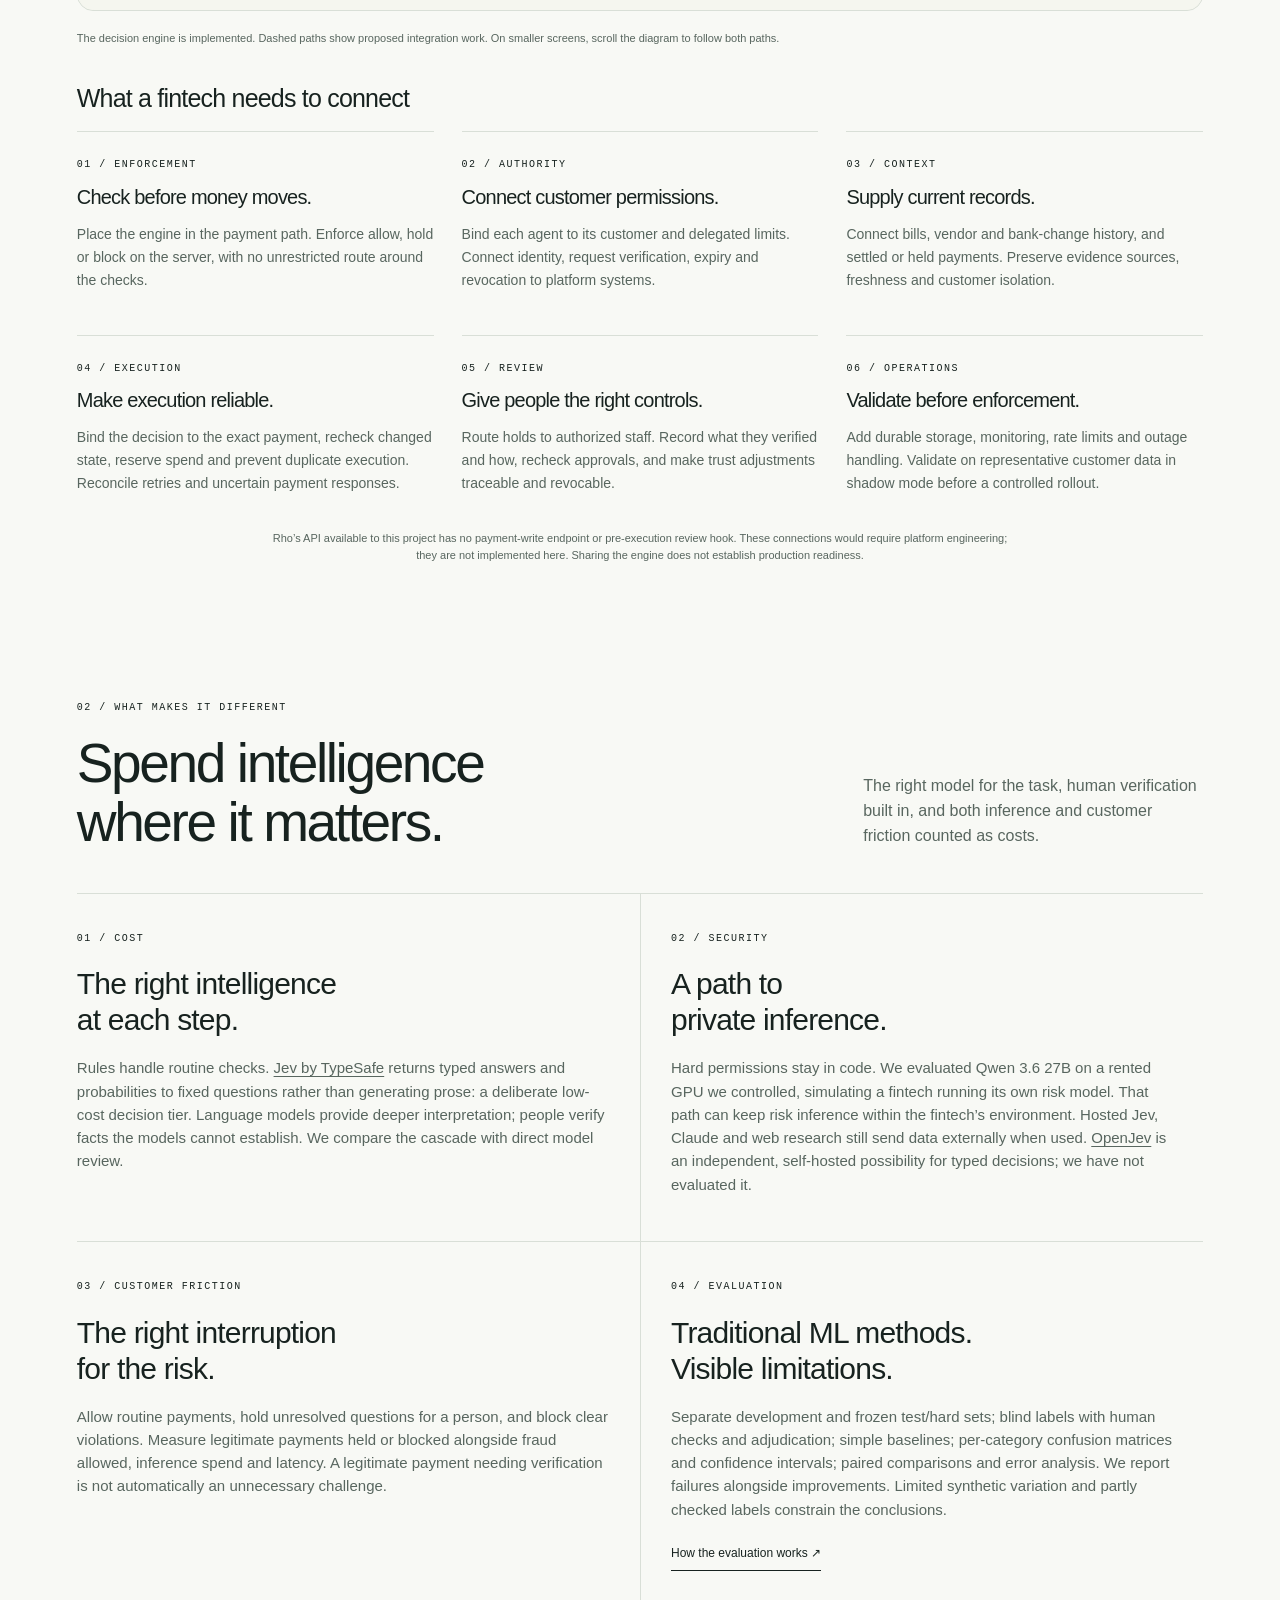
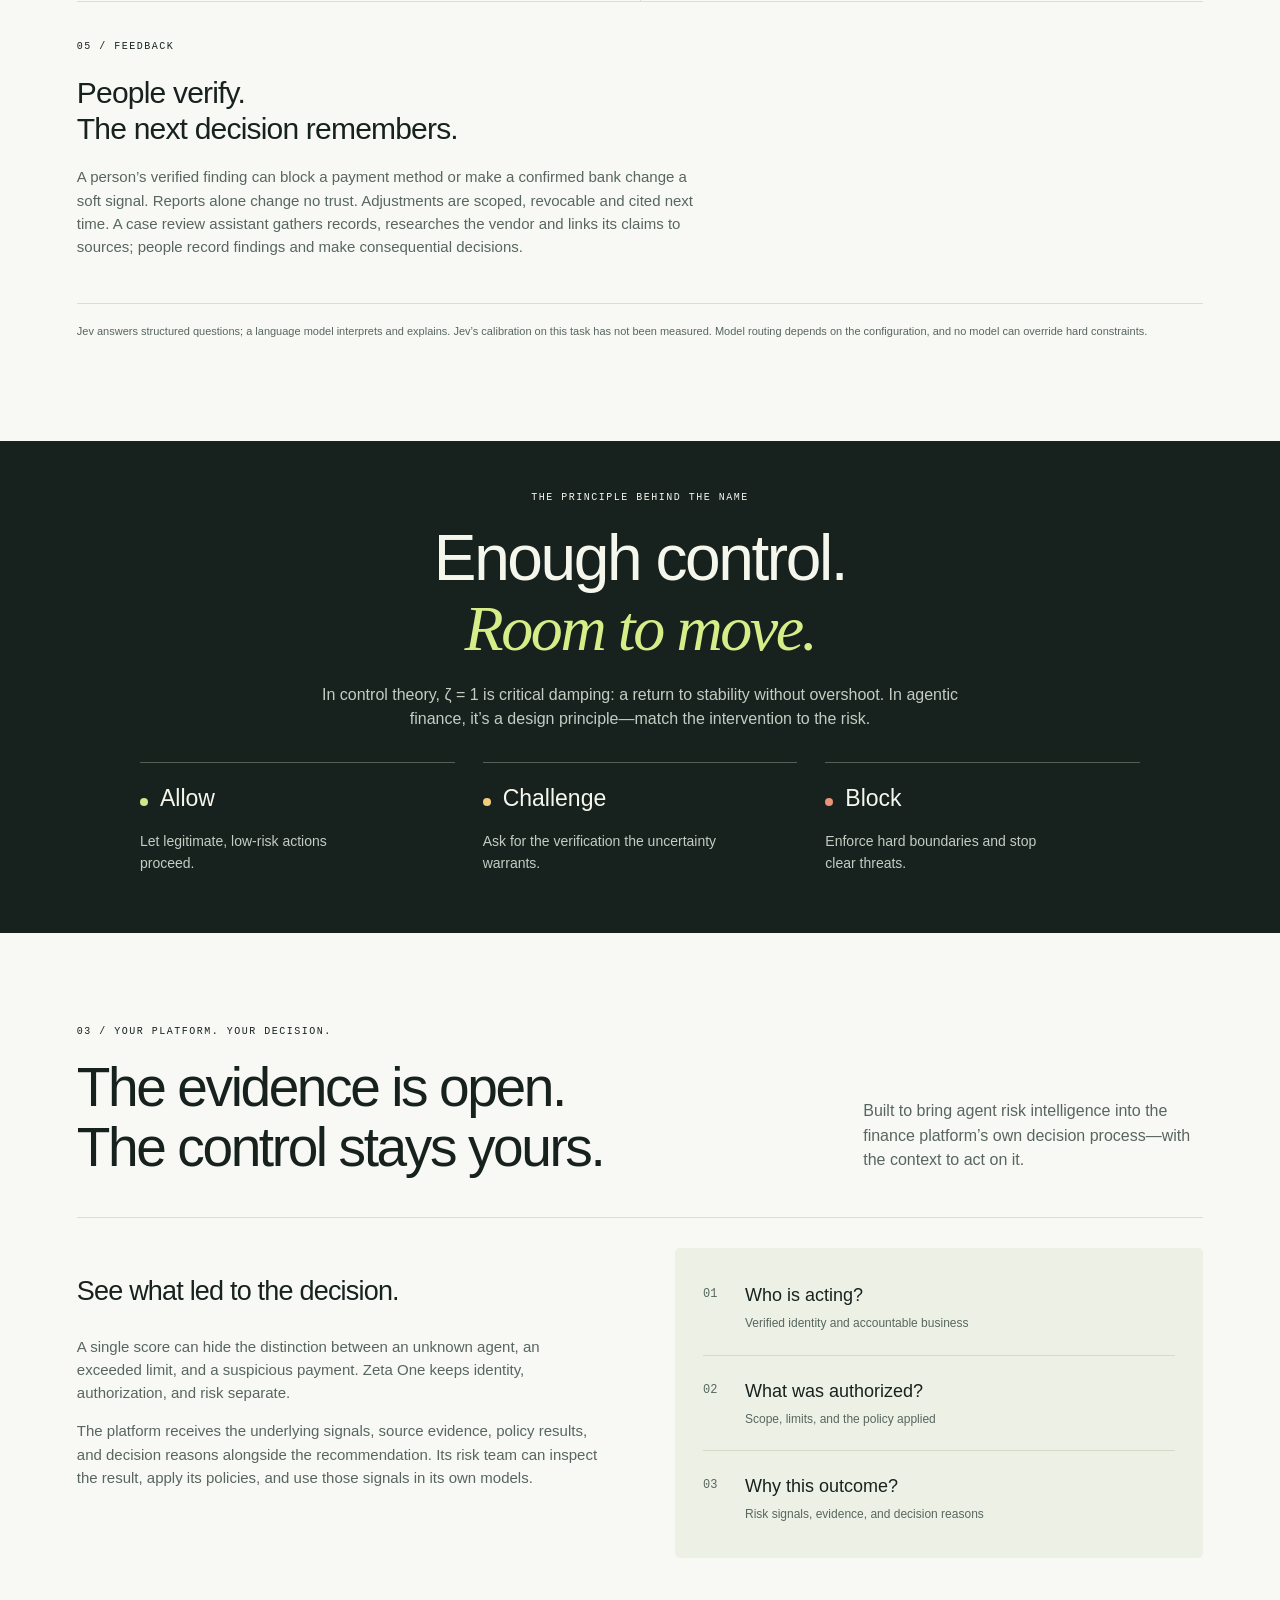
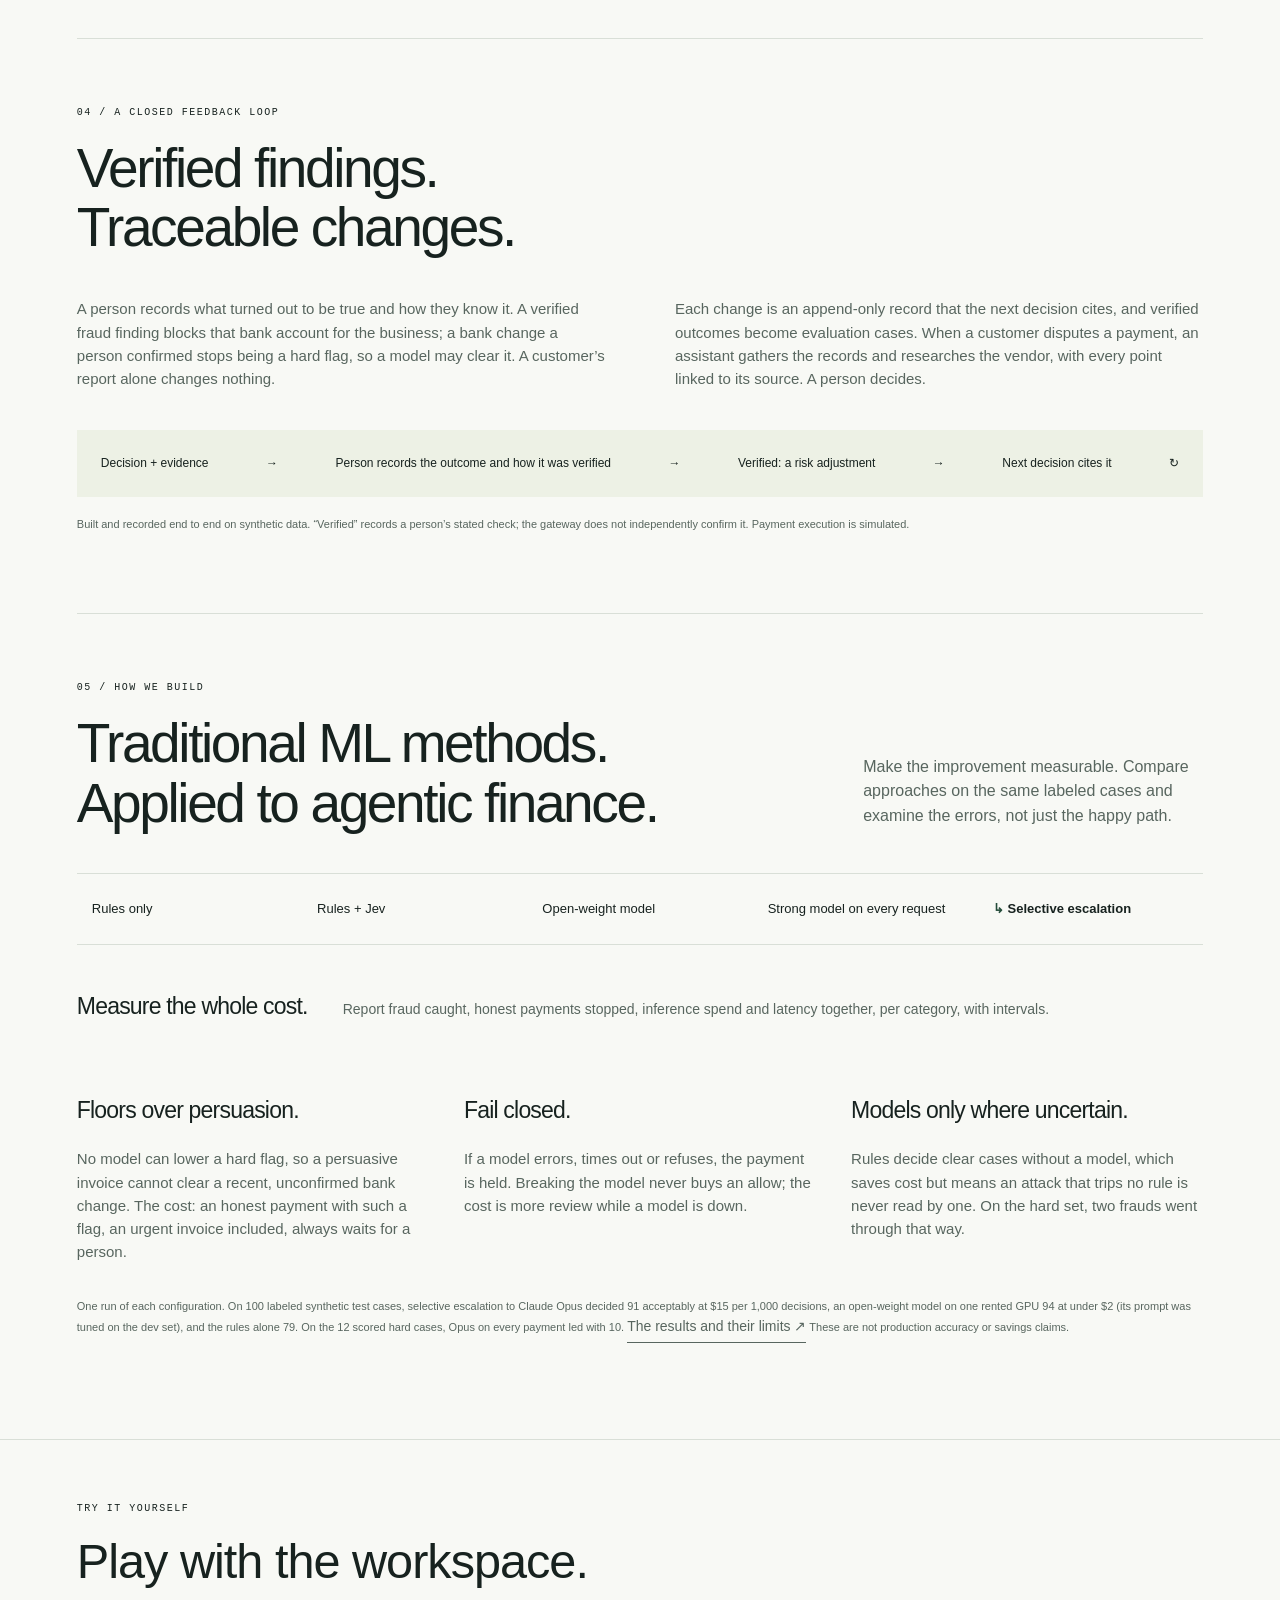
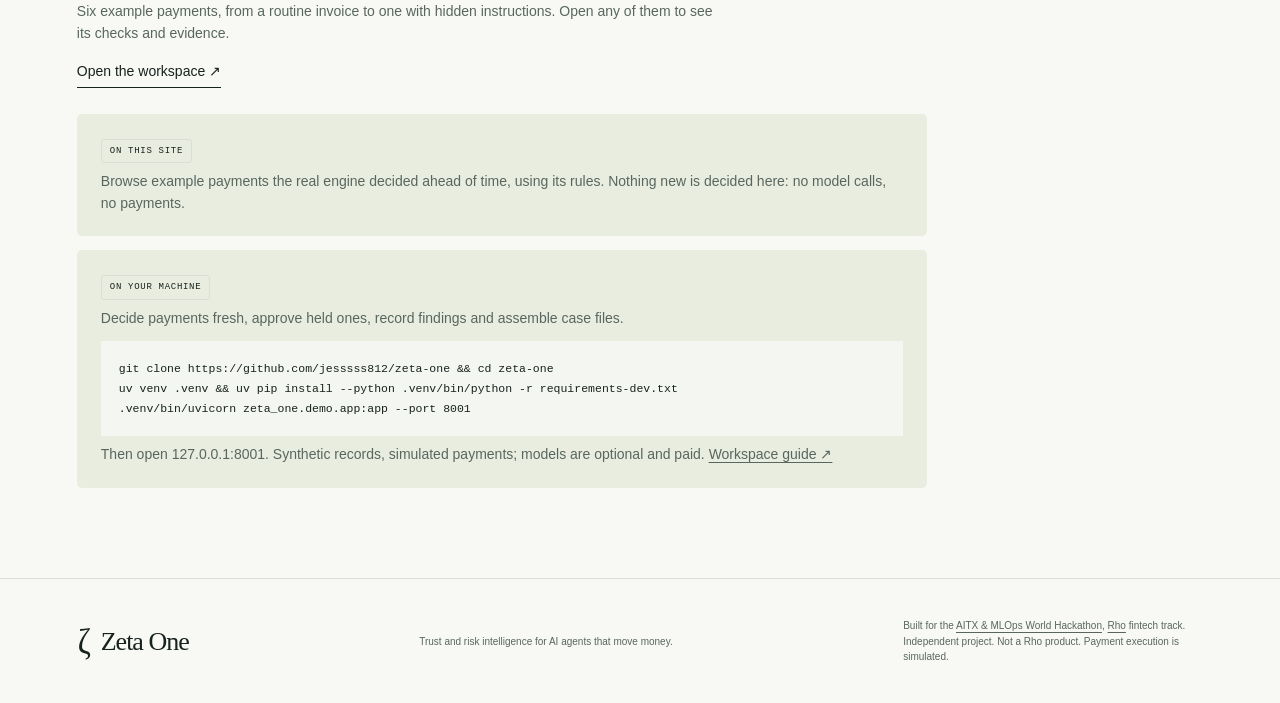
==== commit 0a57c597: "Replace the site's video slot with how to try the workspace, and stop calling examples recorded The " ====
--- a/site/index.html
+++ b/site/index.html
@@ -4,6 +4,7 @@
 <meta charset="utf-8"><meta name="viewport" content="width=device-width, initial-scale=1">
 <meta name="description" content="Zeta One: trust and risk intelligence for AI agents that move money. Evidence-led decisions, selective model review and a closed feedback loop for agentic finance.">
 <title>Zeta One — Autonomy without instability</title>
+<link rel="canonical" href="https://zeta-one-site.vercel.app/">
 <link rel="stylesheet" href="./styles.css">
 <script src="./motion.js" defer></script>
 </head>
@@ -42,7 +43,7 @@
 <article><span class="eyebrow">01 / DECISION ENGINE</span><h3>Check every payment before it moves.</h3><p>Each signed payment proposal is checked for identity, then authorization, then risk: rules first, Jev next, a language model only where needed. Code enforces the hard limits and returns allow, challenge or block with an evidence record.</p></article>
 <article><span class="eyebrow">02 / CASE REVIEW ASSISTANT</span><h3>Help people work fraud disputes.</h3><p>When a customer disputes a payment, code gathers the decision, the payee’s payment history and the bank-change timeline; a separate call researches the vendor on the web from public facts only. Every fact in the case file cites a record or URL, and a local model answers questions. There is no verdict field: a person records the finding.</p></article>
 <article><span class="eyebrow">03 / FEEDBACK LOOP</span><h3>Verified findings change the next decision.</h3><p>A finding a person verified becomes a scoped, revocable risk adjustment that the next payment cites. A customer’s report alone changes nothing.</p></article>
-<article><span class="eyebrow">04 / PAYMENT WORKSPACE</span><h3>Investigate payments in any order.</h3><p>An inbox of synthetic payments: open one, read its invoice and evidence, and review held payments. This site shows recorded engine runs; run it locally for fresh decisions.</p><a class="text-link" href="./workspace/">Open the workspace ↗</a></article>
+<article><span class="eyebrow">04 / PAYMENT WORKSPACE</span><h3>Investigate payments in any order.</h3><p>An inbox of synthetic payments: open one, read its invoice and evidence, and review held payments. On this site, browse example payments the real engine decided ahead of time; run it on your own machine to decide new ones.</p><a class="text-link" href="./workspace/">Open the workspace ↗</a></article>
 </div><p class="fine">Built and run end to end on synthetic data. Payment execution is simulated.</p></section>
 <section class="demo-section" id="demo">
 <div class="section-top"><div><div class="eyebrow">01 / DECISIONS, EXPLAINED</div><h2>A familiar vendor.<br>A different destination.</h2></div><p>One example: a trusted agent proposes a permitted payment, but a recent bank-detail change warrants verification.</p></div>
@@ -62,7 +63,7 @@
 </section>
 <section class="integration-section" id="integration" aria-labelledby="integration-title">
 <div class="section-top"><div><div class="eyebrow">FROM DEMO TO PLATFORM</div><h2 id="integration-title">One decision engine.<br>Two operating environments.</h2></div><p>The local app runs the engine we built. A fintech integration would connect that same core to customer records and the platform’s payment execution service.</p></div>
-<div class="integration-status"><p><strong>Working demo.</strong> Each payment step computes a fresh decision when clicked. With live models enabled, eligible assessments call Claude during the run; deterministic checks can decide other cases without a model. The input records are synthetic and payments are simulated.</p><p><strong>This website.</strong> Explore recorded decisions in the payment workspace. Its examples use synthetic inputs assessed by the real deterministic engine; browsing triggers no new assessments, model calls or payments.</p></div>
+<div class="integration-status"><p><strong>Working demo.</strong> Each payment step computes a fresh decision when clicked. With live models enabled, eligible assessments call Claude during the run; deterministic checks can decide other cases without a model. The input records are synthetic and payments are simulated.</p><p><strong>This website.</strong> Browse example payments in the workspace. The real engine decided them ahead of time from synthetic inputs; browsing triggers no new assessments, model calls or payments.</p></div>
 <figure class="integration-figure"><div class="integration-diagram" role="region" tabindex="0" aria-label="Demo and proposed fintech integration flow; scroll horizontally on smaller screens"><img src="./integration-flow.svg" width="1100" height="610" loading="lazy" alt="Today’s signed demo proposals and a future fintech’s customer requests feed one shared Zeta One engine: identity, authorization, risk, policy and evidence. The demo simulates payment outcomes; a future platform must enforce the decision before real execution. Dashed paths are proposed integration work."></div><figcaption class="fine">The decision engine is implemented. Dashed paths show proposed integration work. On smaller screens, scroll the diagram to follow both paths.</figcaption></figure>
 <h3 class="integration-subtitle">What a fintech needs to connect</h3>
 <div class="integration-requirements">
@@ -90,6 +91,8 @@
 <div class="learning-section"><div class="eyebrow">04 / A CLOSED FEEDBACK LOOP</div><h2>Verified findings.<br>Traceable changes.</h2><div class="learning-copy"><p>A person records what turned out to be true and how they know it. A verified fraud finding blocks that bank account for the business; a bank change a person confirmed stops being a hard flag, so a model may clear it. A customer’s report alone changes nothing.</p><p>Each change is an append-only record that the next decision cites, and verified outcomes become evaluation cases. When a customer disputes a payment, an assistant gathers the records and researches the vendor, with every point linked to its source. A person decides.</p></div><div class="learning-flow" aria-label="The feedback loop"><span>Decision + evidence</span><span aria-hidden="true">→</span><span>Person records the outcome and how it was verified</span><span aria-hidden="true">→</span><span>Verified: a risk adjustment</span><span aria-hidden="true">→</span><span>Next decision cites it</span><span aria-hidden="true">↻</span></div><p class="fine">Built and recorded end to end on synthetic data. “Verified” records a person’s stated check; the gateway does not independently confirm it. Payment execution is simulated.</p></div>
 <div class="evaluation-section"><div class="section-top"><div><div class="eyebrow">05 / HOW WE BUILD</div><h2>Traditional ML methods.<br>Applied to agentic finance.</h2></div><p>Make the improvement measurable. Compare approaches on the same labeled cases and examine the errors, not just the happy path.</p></div><div class="comparison"><span>Rules only</span><span>Rules + Jev</span><span>Open-weight model</span><span>Strong model on every request</span><span class="selected">Selective escalation</span></div><div class="eval-summary"><h3>Measure the whole cost.</h3><p>Report fraud caught, honest payments stopped, inference spend and latency together, per category, with intervals.</p></div><div class="eval-principles" aria-label="Trade-offs we chose"><div><h3>Floors over persuasion.</h3><p>No model can lower a hard flag, so a persuasive invoice cannot clear a recent, unconfirmed bank change. The cost: an honest payment with such a flag, an urgent invoice included, always waits for a person.</p></div><div><h3>Fail closed.</h3><p>If a model errors, times out or refuses, the payment is held. Breaking the model never buys an allow; the cost is more review while a model is down.</p></div><div><h3>Models only where uncertain.</h3><p>Rules decide clear cases without a model, which saves cost but means an attack that trips no rule is never read by one. On the hard set, two frauds went through that way.</p></div></div><p class="fine">One run of each configuration. On 100 labeled synthetic test cases, selective escalation to Claude Opus decided 91 acceptably at $15 per 1,000 decisions, an open-weight model on one rented GPU 94 at under $2 (its prompt was tuned on the dev set), and the rules alone 79. On the 12 scored hard cases, Opus on every payment led with 10. <a class="text-link" href="./evaluation.html#results">The results and their limits ↗</a> These are not production accuracy or savings claims.</p></div>
 </section>
-<section class="film" id="film"><div><div class="eyebrow">THE CORE LOOP, IN ACTION</div><h2>See the whole decision unfold.</h2><p>The demo recording will follow a payment from proposal to evidence-backed outcome.</p><a class="text-link" href="./workspace/">Explore recorded decisions ↗</a></div><div class="video-placeholder"><span class="film-mark">ζ = 1</span><div><span class="label">DEMO VIDEO / COMING SOON</span><p>Reserved for the working-system walkthrough.</p></div></div></section>
+<section class="film" id="try"><div><div class="eyebrow">TRY IT YOURSELF</div><h2>Play with the workspace.</h2><p>Six example payments, from a routine invoice to one with hidden instructions. Open any of them to see its checks and evidence.</p><a class="text-link" href="./workspace/">Open the workspace ↗</a></div><div class="try-ways"><div class="try-way"><span class="label">ON THIS SITE</span><p>Browse example payments the real engine decided ahead of time, using its rules. Nothing new is decided here: no model calls, no payments.</p></div><div class="try-way"><span class="label">ON YOUR MACHINE</span><p>Decide payments fresh, approve held ones, record findings and assemble case files.</p><pre>git clone https://github.com/jesssss812/zeta-one &amp;&amp; cd zeta-one
+uv venv .venv &amp;&amp; uv pip install --python .venv/bin/python -r requirements-dev.txt
+.venv/bin/uvicorn zeta_one.demo.app:app --port 8001</pre><p>Then open 127.0.0.1:8001. Synthetic records, simulated payments; models are optional and paid. <a class="inline-link" href="https://github.com/jesssss812/zeta-one/blob/main/docs/reference/payment-workspace.md">Workspace guide ↗</a></p></div></div></section>
 </main><footer><a class="brand" href="#"><span class="mark">ζ</span> Zeta One</a><p>Trust and risk intelligence for AI agents that move money.</p><div>Built for the <a class="inline-link" href="https://common-scooter-829.notion.site/AITX-MLOps-World-Community-Hackathon-Austin-Tech-Week-4021e636288e81e08278fd9a977d7639">AITX &amp; MLOps World Hackathon</a>, <a class="inline-link" href="https://www.rho.co/">Rho</a> fintech track.<br>Independent project. Not a Rho product. Payment execution is simulated.</div></footer>
 </body></html>
--- a/site/styles.css
+++ b/site/styles.css
@@ -120,9 +120,10 @@
 .feedback{border-left:1px solid var(--line);padding-left:40px}
 .film{display:grid;grid-template-columns:1fr 1.3fr;gap:60px;border-top:1px solid var(--line)}
 .film p{max-width:350px;color:var(--muted);font-size:14px}
-.video-placeholder{aspect-ratio:16/10;border-radius:5px;background:#e9eddf;display:flex;flex-direction:column;justify-content:space-between;padding:30px;position:relative;overflow:hidden}
-.film-mark{font:italic 95px Georgia,serif;color:#44603d;align-self:center;margin:auto}
-.video-placeholder p{font-size:11px;margin-bottom:0}
+.try-ways{display:grid;gap:14px;align-content:start}
+.try-way{border-radius:5px;background:#e9eddf;padding:22px 24px}
+.try-way p{max-width:none;margin:8px 0 0}
+.try-way pre{margin:12px 0 0;max-height:none;font-size:11.5px;background:#f4f6f1}
 footer{border-top:1px solid var(--line);padding:35px 6%;display:flex;align-items:center;gap:40px;justify-content:space-between}
 footer p,footer>div{font-size:10px;max-width:300px;color:var(--muted)}
 @media(max-width:800px){header{padding:0 5%;height:72px}
@@ -158,7 +159,6 @@
 .metrics strong{font-size:11px}
 .stage-panel{padding:25px}
 .check{grid-template-columns:20px 1fr auto}
-.video-placeholder{aspect-ratio:16/10}
 }
 @media(prefers-reduced-motion:reduce){html{scroll-behavior:auto}
 *{transition:none!important;animation:none!important}
@@ -214,13 +214,12 @@
 @media(max-width:420px){.payment-summary{flex-direction:column;gap:12px}.payment-total span{text-align:left}}
 @media(prefers-reduced-motion:reduce){.curve .ghost{animation:none!important}.motion-toggle{display:none}}
 
-.why-section{max-width:1500px;padding:65px 6% 45px;margin:auto;border-bottom:1px solid var(--line)}.why-grid{display:grid;grid-template-columns:1fr 1fr;gap:65px;margin-top:35px}.why-grid h3{font-size:25px}.why-grid p{font-size:15px;color:var(--muted)}.why-grid .text-link{font-size:12px}.why-thesis{margin-top:40px;font-size:20px;line-height:1.6;letter-spacing:-.4px}.why-thesis strong{font-weight:500}.other-cases{padding:24px 0 0}.other-cases ul{list-style:none;display:grid;grid-template-columns:repeat(2,1fr);gap:12px 30px;padding:0}.other-cases li{font-size:13px;border-bottom:1px solid var(--line);padding:9px 0}.other-cases li span{display:block;color:var(--muted);font-size:11px;margin-top:4px}.principle{padding-top:48px;padding-bottom:45px}.principle h2{font-size:clamp(40px,5vw,65px)}.principle>p{margin:20px auto;max-width:670px}.outcomes{margin-top:30px;gap:28px}.outcomes>div{padding-top:18px}.eval-summary{display:flex;align-items:baseline;gap:35px;margin:25px 0}.eval-summary h3{font-size:23px;white-space:nowrap}.eval-summary p{font-size:14px;color:var(--muted)}.film{grid-template-columns:1fr;padding-top:60px;gap:30px}.film h2{font-size:clamp(21px,3.8vw,54px);letter-spacing:-1px;white-space:nowrap}.film>div:first-child>p{max-width:650px}.film .video-placeholder{max-width:850px;width:100%;aspect-ratio:16/8}.reveal-pending{opacity:0;transform:translateY(14px)}
+.why-section{max-width:1500px;padding:65px 6% 45px;margin:auto;border-bottom:1px solid var(--line)}.why-grid{display:grid;grid-template-columns:1fr 1fr;gap:65px;margin-top:35px}.why-grid h3{font-size:25px}.why-grid p{font-size:15px;color:var(--muted)}.why-grid .text-link{font-size:12px}.why-thesis{margin-top:40px;font-size:20px;line-height:1.6;letter-spacing:-.4px}.why-thesis strong{font-weight:500}.other-cases{padding:24px 0 0}.other-cases ul{list-style:none;display:grid;grid-template-columns:repeat(2,1fr);gap:12px 30px;padding:0}.other-cases li{font-size:13px;border-bottom:1px solid var(--line);padding:9px 0}.other-cases li span{display:block;color:var(--muted);font-size:11px;margin-top:4px}.principle{padding-top:48px;padding-bottom:45px}.principle h2{font-size:clamp(40px,5vw,65px)}.principle>p{margin:20px auto;max-width:670px}.outcomes{margin-top:30px;gap:28px}.outcomes>div{padding-top:18px}.eval-summary{display:flex;align-items:baseline;gap:35px;margin:25px 0}.eval-summary h3{font-size:23px;white-space:nowrap}.eval-summary p{font-size:14px;color:var(--muted)}.film{grid-template-columns:1fr;padding-top:60px;gap:30px}.film h2{font-size:clamp(21px,3.8vw,54px);letter-spacing:-1px;white-space:nowrap}.film>div:first-child>p{max-width:650px}.film .try-ways{max-width:850px;width:100%}.reveal-pending{opacity:0;transform:translateY(14px)}
 @media(max-width:800px){.why-section{padding:45px 5% 30px}.why-grid{grid-template-columns:1fr;gap:20px;margin-top:20px}.why-thesis{font-size:18px}.principle{padding:40px 6%}.outcomes{gap:18px}.eval-summary{display:block}.film{padding-top:45px}.other-cases ul{gap:10px 20px}}
 @media(prefers-reduced-motion:reduce){.reveal-pending{opacity:1;transform:none}}
 @media print{.reveal-pending{opacity:1;transform:none}}
 
-.film .video-placeholder{margin-inline:auto}
-.curve{height:160px}.curve .ghost{stroke:#7d925d;stroke-width:2.4;transform-origin:50% 51.7857%}
+.film .curve{height:160px}.curve .ghost{stroke:#7d925d;stroke-width:2.4;transform-origin:50% 51.7857%}
 .decision-flow{margin:40px 0 0}.flow-steps{list-style:none;margin:0;padding:0;display:grid;grid-template-columns:repeat(4,1fr) 1.35fr;border-block:1px solid var(--line)}.flow-steps li{position:relative;padding:22px 26px 22px 20px;border-right:1px solid var(--line);display:flex;flex-direction:column;gap:6px}.flow-steps li:last-child{border-right:0}.flow-steps li:not(:last-child)::after{content:'→';position:absolute;right:-9px;top:50%;transform:translateY(-50%);background:var(--paper);color:var(--green);font-size:14px;line-height:1;padding:2px 0}.flow-steps span{font:9px monospace;letter-spacing:.6px;color:var(--muted)}.flow-steps strong{font-size:17px;font-weight:500}.flow-steps small{font-size:12px;color:var(--muted)}.flow-out{background:#edf1e5}.flow-out strong{font-size:15px;display:flex;flex-wrap:wrap;align-items:center;gap:4px 10px}.flow-out .outcome-dot{margin-right:4px}.flow-loop{margin:0;padding:14px 20px;background:var(--ink);color:#f5f6ec;font-size:13px}.flow-loop span{color:var(--accent);margin-right:8px}
 @media(max-width:800px){.flow-steps{grid-template-columns:1fr}.flow-steps li{border-right:0;border-bottom:1px solid var(--line);padding:16px 4px}.flow-out{padding-inline:14px!important}.flow-steps li:not(:last-child)::after{content:'↓';right:auto;left:50%;top:auto;bottom:-9px;transform:translateX(-50%)}}
 
